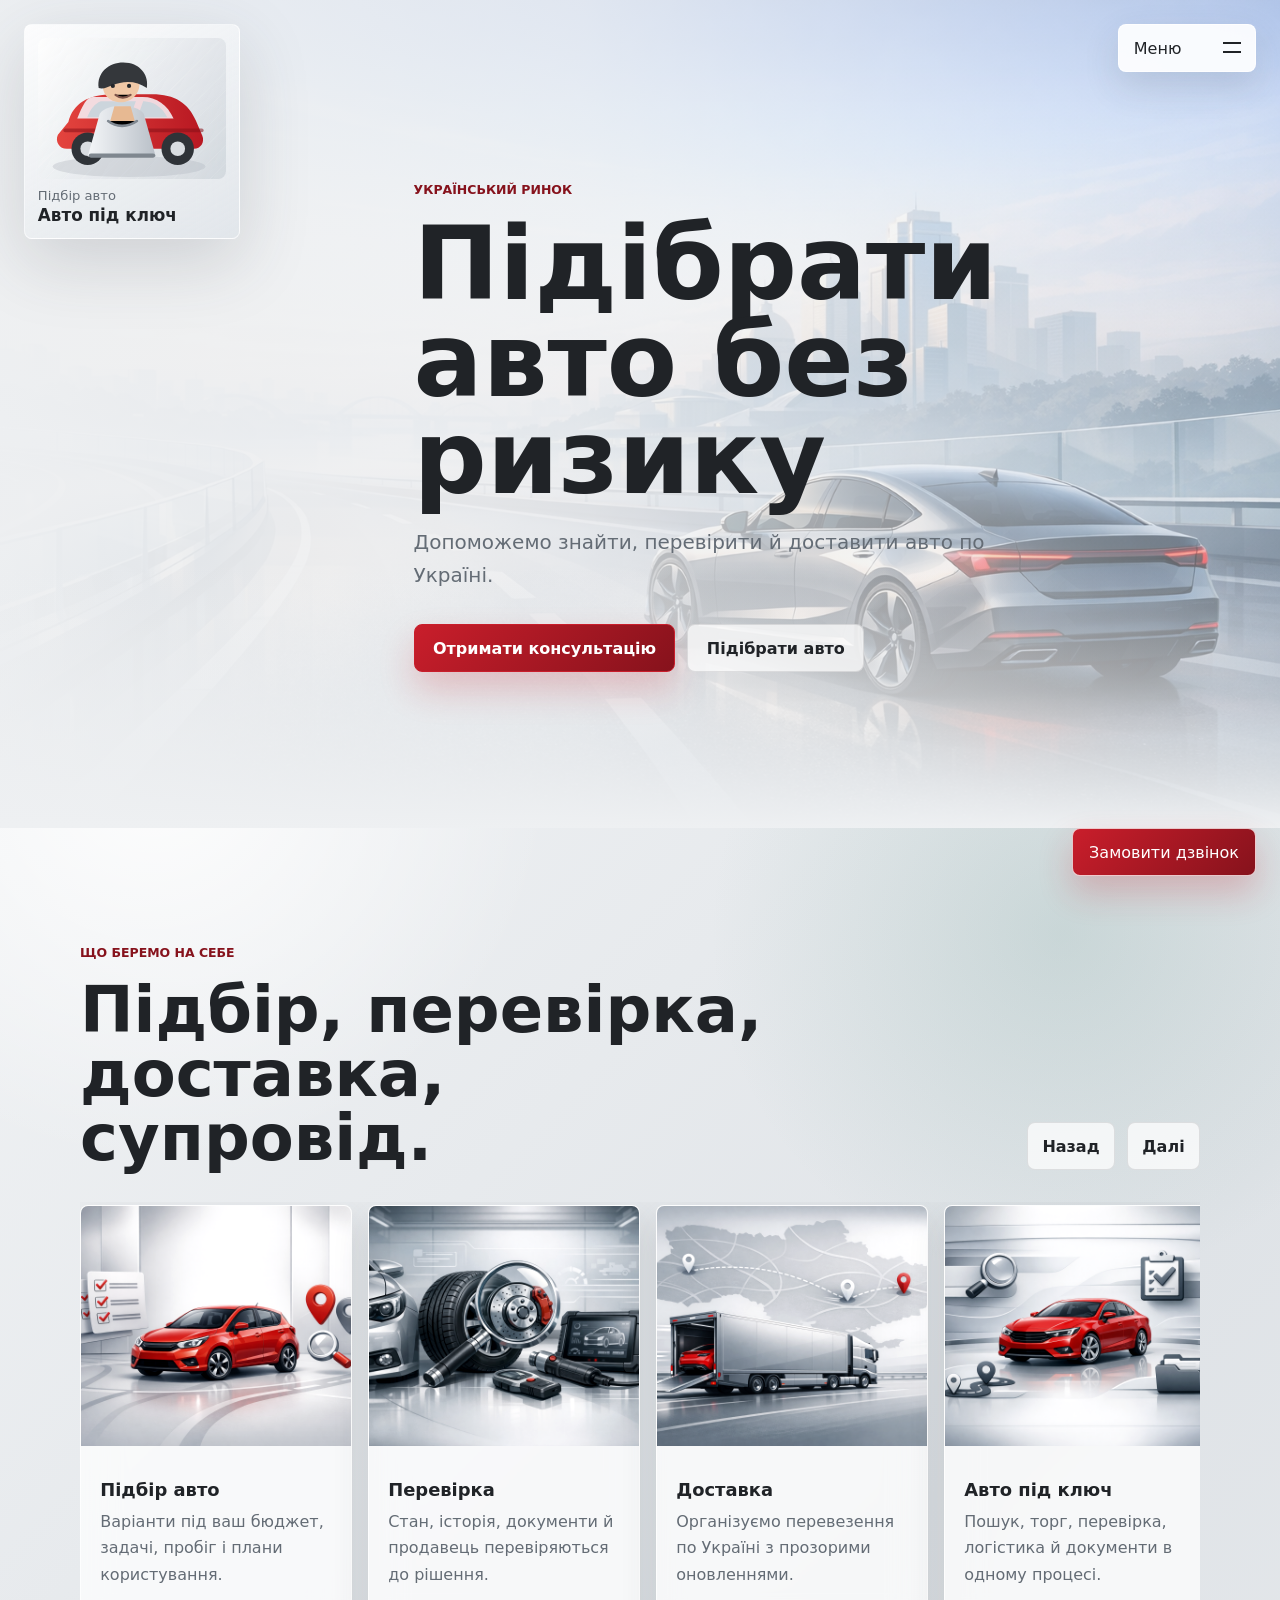
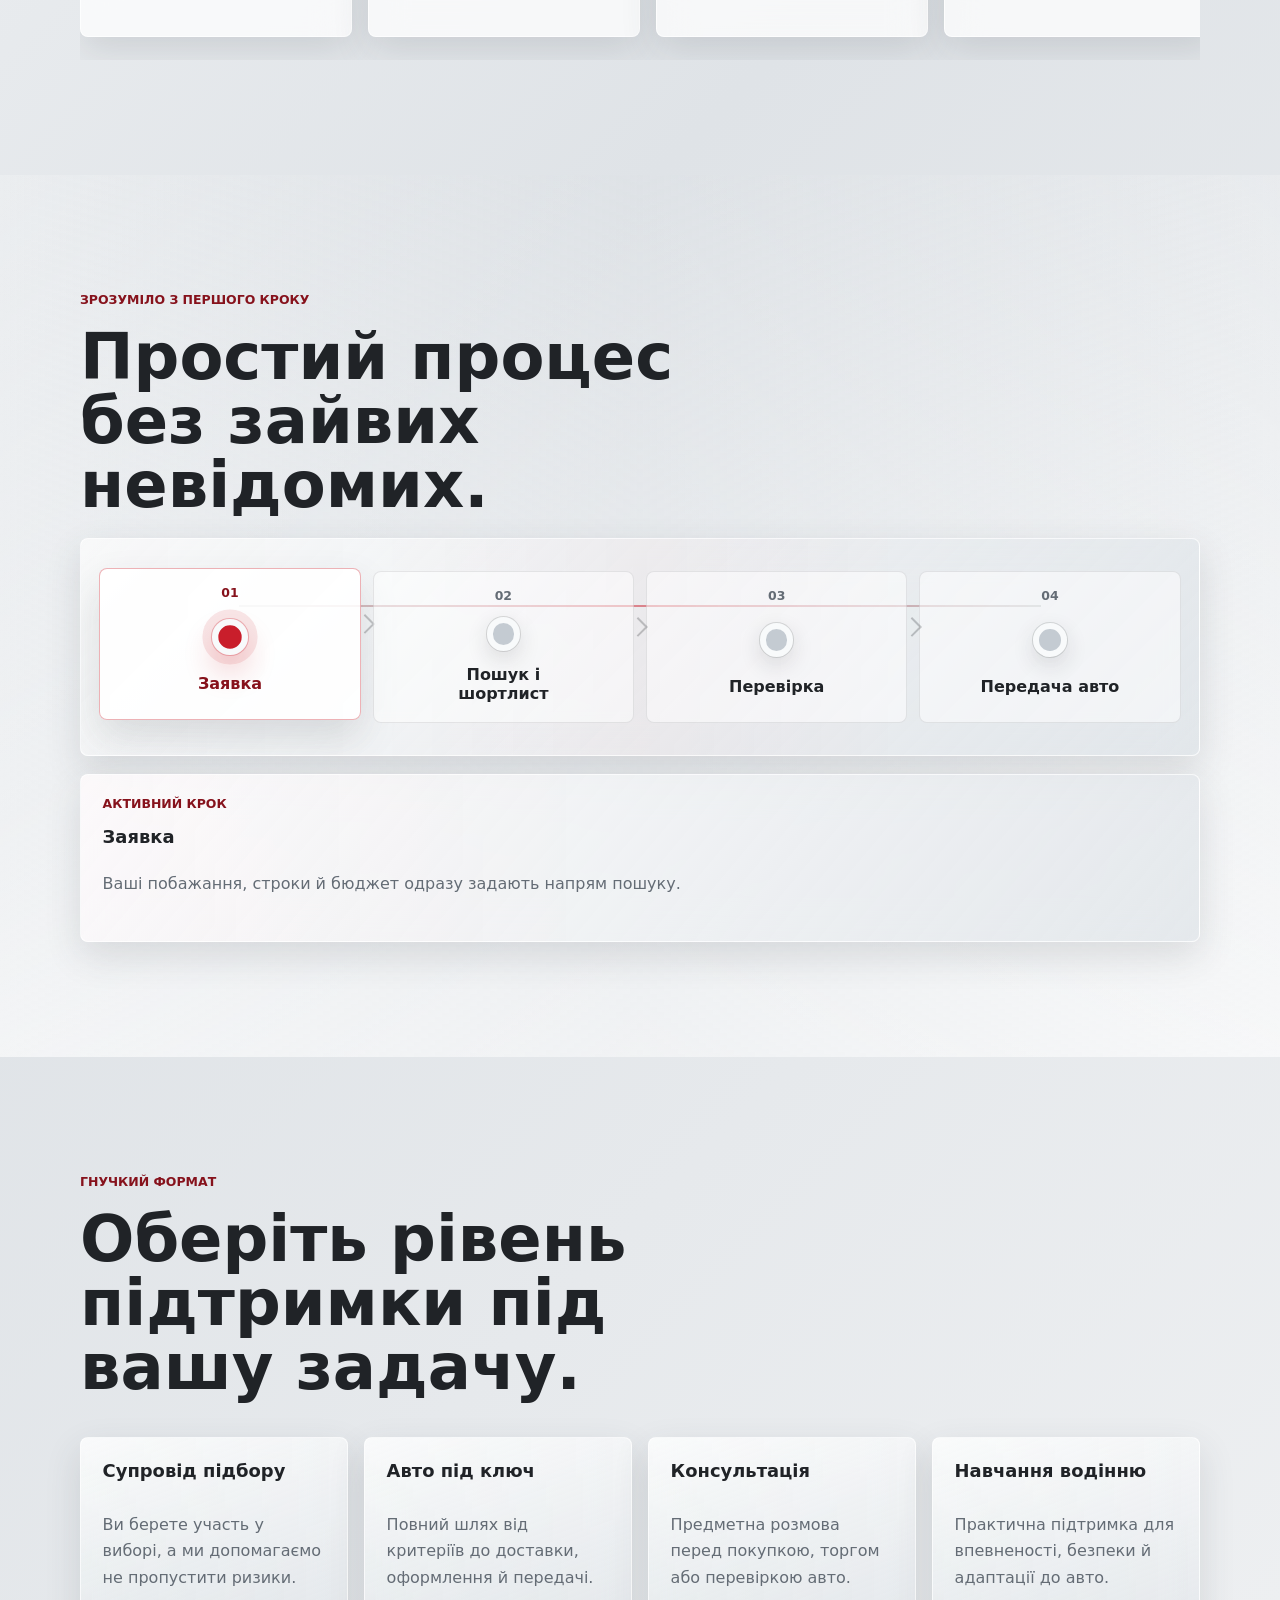
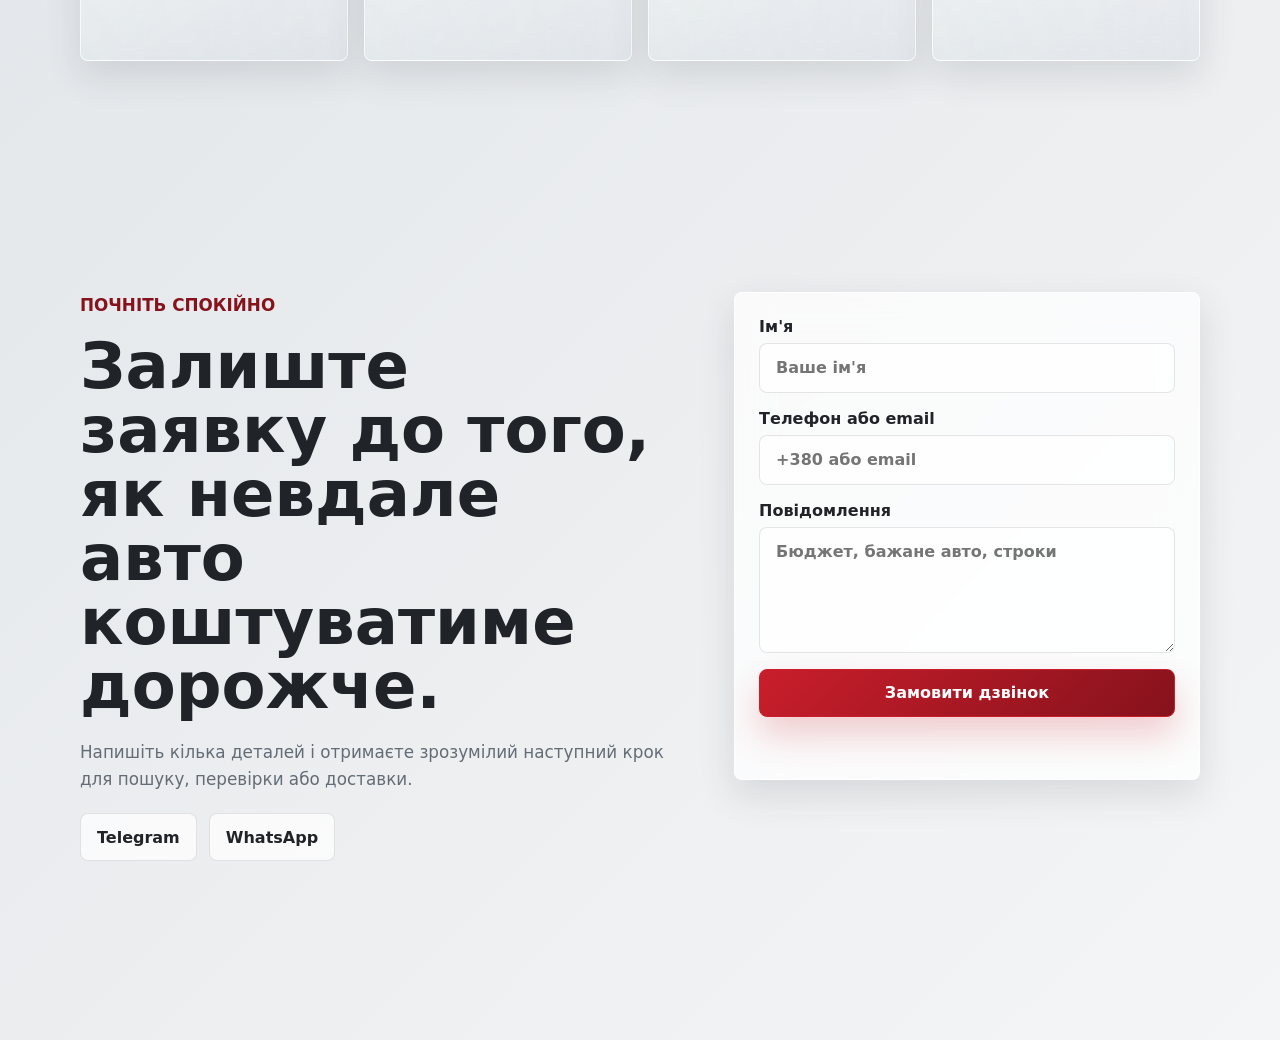
==== index.html @ 9ed70c47 "s1-images | Replaced all linked images on rendered images." ====
<!DOCTYPE html>
<html lang="uk">
  <head>
    <meta charset="UTF-8" />
    <meta name="viewport" content="width=device-width, initial-scale=1.0" />
    <title>Підбір авто під ключ</title>
    <link rel="stylesheet" href="styles.css" />
  </head>
  <body>
    <a class="skip-link" href="#main">До основного вмісту</a>

    <header class="corner-header" aria-label="Шапка сайту">
      <aside class="avatar-block" aria-label="Асистент з підбору авто">
        <div class="avatar-scene" aria-hidden="true">
          <svg viewBox="0 0 360 270" role="img" aria-label="Ілюстрований асистент із червоним авто">
            <defs>
              <linearGradient id="car-red" x1="0" x2="1">
                <stop offset="0%" stop-color="#e4443e" />
                <stop offset="100%" stop-color="#b81822" />
              </linearGradient>
              <linearGradient id="coat" x1="0" x2="1">
                <stop offset="0%" stop-color="#f4f6f8" />
                <stop offset="100%" stop-color="#b9c0c8" />
              </linearGradient>
            </defs>
            <ellipse cx="174" cy="238" rx="146" ry="20" fill="#aeb5bc" opacity=".35" />
            <path
              d="M58 153c9-35 37-53 87-53h73c44 0 69 17 84 51l12 28c5 12-3 25-16 25H55c-14 0-23-14-17-27l20-24Z"
              fill="url(#car-red)"
            />
            <path d="M105 105h95c27 0 47 15 59 41H75c10-25 18-41 30-41Z" fill="#f8fbff" opacity=".84" />
            <path d="M120 113h67l-11 31H94c6-16 14-26 26-31Z" fill="#ccd5dc" />
            <path d="M202 113c20 1 35 11 45 31h-57l11-31Z" fill="#ccd5dc" />
            <path d="M52 169h261" stroke="#881018" stroke-width="7" stroke-linecap="round" opacity=".55" />
            <circle cx="95" cy="204" r="31" fill="#2f3338" />
            <circle cx="95" cy="204" r="14" fill="#d9dde1" />
            <circle cx="267" cy="204" r="31" fill="#2f3338" />
            <circle cx="267" cy="204" r="14" fill="#d9dde1" />
            <path d="M125 74c7-28 51-32 65-8 10 18 0 43-23 48-25 6-49-13-42-40Z" fill="#f0c8a6" />
            <path
              d="M116 88c-5-33 26-54 58-48 24 5 38 25 34 48-19-14-44-15-67-5-6 2-16 8-25 5Z"
              fill="#34373b"
            />
            <path d="M118 137c14-20 69-20 84 0l23 82H95l23-82Z" fill="url(#coat)" />
            <path d="M146 123h31l8 28c-15 10-32 10-47 0l8-28Z" fill="#e7b992" />
            <path d="M134 151c15 12 37 13 55 0" stroke="#818992" stroke-width="5" stroke-linecap="round" />
            <path d="M101 217h119" stroke="#7f878f" stroke-width="8" stroke-linecap="round" />
            <circle cx="143" cy="84" r="4" fill="#23262a" />
            <circle cx="174" cy="84" r="4" fill="#23262a" />
            <path d="M148 101c9 7 19 7 29 0" stroke="#7e554a" stroke-width="4" stroke-linecap="round" />
          </svg>
        </div>
        <div class="avatar-copy">
          <span>Підбір авто</span>
          <strong>Авто під ключ</strong>
        </div>
      </aside>

      <nav class="corner-menu" aria-label="Навігація розділами">
        <button class="menu-toggle" type="button" aria-expanded="false" aria-controls="anchor-menu">
          <span>Меню</span>
          <span class="menu-icon" aria-hidden="true"></span>
        </button>
        <div class="menu-panel" id="anchor-menu">
          <a href="#home">Головна</a>
          <a href="#services">Послуги</a>
          <a href="#process">Процес</a>
          <a href="#options">Формати</a>
          <a href="#contact">Контакти</a>
        </div>
      </nav>
    </header>

    <main id="main">
      <section class="hero-section" id="home" aria-labelledby="hero-title">
        <div class="hero-image" aria-hidden="true"></div>
        <div class="section-inner hero-content">
          <p class="eyebrow">Український ринок</p>
          <h1 id="hero-title">Підібрати авто без ризику</h1>
          <p class="hero-subtext">
            Допоможемо знайти, перевірити й доставити авто по Україні.
          </p>
          <div class="hero-actions" aria-label="Основні дії">
            <a class="button button-primary" href="#contact">Отримати консультацію</a>
            <a class="button button-secondary" href="#services">Підібрати авто</a>
          </div>
        </div>
      </section>

      <section class="section-block services-section" id="services" aria-labelledby="services-title">
        <div class="section-inner section-heading-row">
          <div>
            <p class="eyebrow">Що беремо на себе</p>
            <h2 id="services-title">Підбір, перевірка, доставка, супровід.</h2>
          </div>
          <div class="carousel-actions" aria-label="Керування каруселлю послуг">
            <button class="icon-button" type="button" data-carousel="prev" aria-label="Попередня послуга">Назад</button>
            <button class="icon-button" type="button" data-carousel="next" aria-label="Наступна послуга">Далі</button>
          </div>
        </div>
        <div class="section-inner carousel-shell">
          <div class="services-carousel" tabindex="0" aria-label="Карусель послуг">
            <article class="service-card">
              <img
                src="assets/service-selection.png"
                alt="Стилізована ілюстрація підбору авто"
                loading="lazy"
              />
              <div>
                <h3>Підбір авто</h3>
                <p>Варіанти під ваш бюджет, задачі, пробіг і плани користування.</p>
              </div>
            </article>
            <article class="service-card">
              <img
                src="assets/service-inspection.png"
                alt="Стилізована ілюстрація перевірки авто"
                loading="lazy"
              />
              <div>
                <h3>Перевірка</h3>
                <p>Стан, історія, документи й продавець перевіряються до рішення.</p>
              </div>
            </article>
            <article class="service-card">
              <img
                src="assets/service-delivery.png"
                alt="Стилізована ілюстрація доставки авто"
                loading="lazy"
              />
              <div>
                <h3>Доставка</h3>
                <p>Організуємо перевезення по Україні з прозорими оновленнями.</p>
              </div>
            </article>
            <article class="service-card">
              <img
                src="assets/service-turnkey.png"
                alt="Стилізована ілюстрація послуги авто під ключ"
                loading="lazy"
              />
              <div>
                <h3>Авто під ключ</h3>
                <p>Пошук, торг, перевірка, логістика й документи в одному процесі.</p>
              </div>
            </article>
          </div>
        </div>
      </section>

      <section class="section-block process-section" id="process" aria-labelledby="process-title">
        <div class="section-inner">
          <p class="eyebrow">Зрозуміло з першого кроку</p>
          <h2 id="process-title">Простий процес без зайвих невідомих.</h2>
          <div class="service-flow process-flow" aria-label="Інтерактивні кроки процесу">
            <div class="flow-track" role="list">
              <button
                class="flow-step is-active"
                type="button"
                role="listitem"
                aria-pressed="true"
                data-step-title="Заявка"
                data-step-text="Ваші побажання, строки й бюджет одразу задають напрям пошуку."
              >
                <span class="flow-number">01</span>
                <span class="flow-node" aria-hidden="true"></span>
                <span class="flow-title">Заявка</span>
              </button>
              <button
                class="flow-step"
                type="button"
                role="listitem"
                aria-pressed="false"
                data-step-title="Пошук і шортлист"
                data-step-text="Відсіюємо слабкі варіанти до того, як вони заберуть ваш час."
              >
                <span class="flow-number">02</span>
                <span class="flow-node" aria-hidden="true"></span>
                <span class="flow-title">Пошук і шортлист</span>
              </button>
              <button
                class="flow-step"
                type="button"
                role="listitem"
                aria-pressed="false"
                data-step-title="Перевірка"
                data-step-text="Авто, документи, продавець і ризики перевіряються до покупки."
              >
                <span class="flow-number">03</span>
                <span class="flow-node" aria-hidden="true"></span>
                <span class="flow-title">Перевірка</span>
              </button>
              <button
                class="flow-step"
                type="button"
                role="listitem"
                aria-pressed="false"
                data-step-title="Передача авто"
                data-step-text="Доставка, оплата й документи доводяться до спокійної передачі авто."
              >
                <span class="flow-number">04</span>
                <span class="flow-node" aria-hidden="true"></span>
                <span class="flow-title">Передача авто</span>
              </button>
            </div>
            <article class="flow-detail" aria-live="polite">
              <span class="detail-kicker">Активний крок</span>
              <h3>Заявка</h3>
              <p>Ваші побажання, строки й бюджет одразу задають напрям пошуку.</p>
            </article>
          </div>
        </div>
      </section>

      <section class="section-block options-section" id="options" aria-labelledby="options-title">
        <div class="section-inner">
          <div class="section-heading">
            <p class="eyebrow">Гнучкий формат</p>
            <h2 id="options-title">Оберіть рівень підтримки під вашу задачу.</h2>
          </div>
          <div class="options-grid">
            <article class="option-block">
              <h3>Супровід підбору</h3>
              <p>Ви берете участь у виборі, а ми допомагаємо не пропустити ризики.</p>
            </article>
            <article class="option-block">
              <h3>Авто під ключ</h3>
              <p>Повний шлях від критеріїв до доставки, оформлення й передачі.</p>
            </article>
            <article class="option-block">
              <h3>Консультація</h3>
              <p>Предметна розмова перед покупкою, торгом або перевіркою авто.</p>
            </article>
            <article class="option-block">
              <h3>Навчання водінню</h3>
              <p>Практична підтримка для впевненості, безпеки й адаптації до авто.</p>
            </article>
          </div>
        </div>
      </section>

      <section class="section-block contact-section" id="contact" aria-labelledby="contact-title">
        <div class="section-inner contact-layout">
          <div class="contact-copy">
            <p class="eyebrow">Почніть спокійно</p>
            <h2 id="contact-title">Залиште заявку до того, як невдале авто коштуватиме дорожче.</h2>
            <p>
              Напишіть кілька деталей і отримаєте зрозумілий наступний крок для пошуку, перевірки або доставки.
            </p>
            <div class="messenger-links" aria-label="Посилання на месенджери">
              <a href="https://t.me/" target="_blank" rel="noreferrer">Telegram</a>
              <a href="https://www.whatsapp.com/" target="_blank" rel="noreferrer">WhatsApp</a>
            </div>
          </div>
          <form class="contact-form" aria-label="Форма заявки на дзвінок">
            <label>
              Ім'я
              <input type="text" name="name" autocomplete="name" placeholder="Ваше ім'я" required />
            </label>
            <label>
              Телефон або email
              <input type="text" name="contact" autocomplete="email" placeholder="+380 або email" required />
            </label>
            <label>
              Повідомлення
              <textarea name="message" rows="5" placeholder="Бюджет, бажане авто, строки"></textarea>
            </label>
            <button class="button button-primary" type="submit">Замовити дзвінок</button>
            <p class="form-status" role="status" aria-live="polite"></p>
          </form>
        </div>
      </section>
    </main>

    <a class="sticky-cta" href="#contact">Замовити дзвінок</a>

    <script src="script.js"></script>
  </body>
</html>
---- styles.css ----
:root {
  color-scheme: light;
  --bg: #eef0f2;
  --bg-bright: #fbfcfd;
  --ink: #202327;
  --muted: #646c75;
  --line: rgba(41, 45, 50, 0.12);
  --glass: rgba(255, 255, 255, 0.72);
  --glass-strong: rgba(255, 255, 255, 0.9);
  --metal: #c4cbd2;
  --accent: #c91e2b;
  --accent-dark: #86121c;
  --cool: #6b9b93;
  --shadow: 0 22px 70px rgba(56, 63, 70, 0.18);
  --soft-shadow: 0 14px 36px rgba(56, 63, 70, 0.14);
  --radius: 8px;
  font-family: Inter, ui-sans-serif, system-ui, -apple-system, BlinkMacSystemFont, "Segoe UI", sans-serif;
}

* {
  box-sizing: border-box;
}

html {
  scroll-behavior: smooth;
}

body {
  min-width: 320px;
  margin: 0;
  color: var(--ink);
  background:
    radial-gradient(circle at 12% 18%, rgba(255, 255, 255, 0.9), transparent 25rem),
    radial-gradient(circle at 83% 22%, rgba(107, 155, 147, 0.22), transparent 22rem),
    linear-gradient(135deg, #f8f9fa 0%, #dfe3e7 44%, #f4f5f6 100%);
  overflow-x: hidden;
}

body::before {
  position: fixed;
  inset: 0;
  z-index: -1;
  pointer-events: none;
  content: "";
  background-image:
    linear-gradient(rgba(255, 255, 255, 0.42) 1px, transparent 1px),
    linear-gradient(90deg, rgba(255, 255, 255, 0.42) 1px, transparent 1px);
  background-size: 58px 58px;
  mask-image: linear-gradient(to bottom, rgba(0, 0, 0, 0.32), transparent 70%);
}

img,
svg {
  display: block;
  max-width: 100%;
}

a {
  color: inherit;
  text-decoration: none;
}

button,
input,
textarea {
  font: inherit;
}

.skip-link {
  position: fixed;
  top: 1rem;
  left: 1rem;
  z-index: 20;
  transform: translateY(-160%);
  border-radius: var(--radius);
  padding: 0.7rem 1rem;
  background: var(--ink);
  color: #fff;
}

.skip-link:focus {
  transform: translateY(0);
}

.corner-header,
.sticky-cta {
  position: fixed;
  z-index: 10;
}

.corner-header {
  top: 0;
  right: 0;
  left: 0;
  height: 0;
  pointer-events: none;
}

.avatar-block {
  position: absolute;
  left: clamp(0.7rem, 2vw, 1.5rem);
  top: clamp(0.8rem, 2.2vw, 1.5rem);
  width: min(13.5rem, 30vw);
  border: 1px solid rgba(255, 255, 255, 0.64);
  border-radius: var(--radius);
  padding: 0.8rem;
  background: linear-gradient(150deg, rgba(255, 255, 255, 0.82), rgba(218, 224, 230, 0.64));
  box-shadow: var(--shadow);
  backdrop-filter: blur(18px);
  animation: avatar-float 5s ease-in-out infinite;
  pointer-events: auto;
}

.avatar-scene {
  overflow: hidden;
  border-radius: var(--radius);
  background:
    linear-gradient(120deg, rgba(255, 255, 255, 0.6), rgba(189, 197, 205, 0.48)),
    repeating-linear-gradient(135deg, rgba(255, 255, 255, 0.28) 0 1px, transparent 1px 13px);
}

.avatar-scene svg {
  width: 100%;
  transform: translateY(4px);
  transition: transform 0.28s ease;
}

.avatar-block:hover .avatar-scene svg {
  transform: translateY(0) scale(1.02);
}

.avatar-copy {
  display: grid;
  gap: 0.2rem;
  margin-top: 0.55rem;
  letter-spacing: 0;
}

.avatar-copy span {
  color: var(--muted);
  font-size: 0.82rem;
}

.avatar-copy strong {
  font-size: 1.05rem;
  line-height: 1.15;
}

.corner-menu {
  position: absolute;
  top: clamp(0.8rem, 2.2vw, 1.5rem);
  right: clamp(0.8rem, 2.2vw, 1.5rem);
  pointer-events: auto;
}

.menu-toggle,
.menu-panel,
.sticky-cta {
  border: 1px solid rgba(255, 255, 255, 0.76);
  border-radius: var(--radius);
  background: var(--glass-strong);
  box-shadow: var(--soft-shadow);
  backdrop-filter: blur(18px);
}

.menu-toggle {
  display: flex;
  align-items: center;
  justify-content: space-between;
  width: 8.6rem;
  min-height: 3rem;
  padding: 0 0.9rem;
  color: var(--ink);
  cursor: pointer;
}

.menu-icon {
  position: relative;
  width: 1.1rem;
  height: 0.7rem;
}

.menu-icon::before,
.menu-icon::after {
  position: absolute;
  left: 0;
  width: 100%;
  height: 2px;
  content: "";
  background: var(--ink);
  transition: transform 0.2s ease, top 0.2s ease;
}

.menu-icon::before {
  top: 0;
}

.menu-icon::after {
  top: 0.55rem;
}

.corner-menu.is-open .menu-icon::before {
  top: 0.28rem;
  transform: rotate(42deg);
}

.corner-menu.is-open .menu-icon::after {
  top: 0.28rem;
  transform: rotate(-42deg);
}

.menu-panel {
  position: absolute;
  top: calc(100% + 0.55rem);
  right: 0;
  display: grid;
  width: 12rem;
  padding: 0.45rem;
  opacity: 0;
  pointer-events: none;
  transform: translateY(-0.7rem);
  transition: opacity 0.22s ease, transform 0.22s ease;
}

.corner-menu.is-open .menu-panel {
  opacity: 1;
  pointer-events: auto;
  transform: translateY(0);
}

.menu-panel a {
  border-radius: 6px;
  padding: 0.75rem 0.85rem;
  color: var(--muted);
  transition: background 0.2s ease, color 0.2s ease;
}

.menu-panel a:hover,
.menu-panel a:focus-visible {
  background: rgba(201, 30, 43, 0.1);
  color: var(--accent-dark);
  outline: 0;
}

main {
  position: relative;
}

.section-inner {
  width: min(1120px, calc(100% - 2rem));
  margin: 0 auto;
}

.hero-section {
  scroll-margin-top: 6rem;
}

.section-block {
  scroll-margin-top: 15rem;
}

.hero-section {
  position: relative;
  display: grid;
  min-height: 92vh;
  align-items: center;
  padding: 9.5rem 0 8rem;
  overflow: hidden;
}

.hero-image {
  position: absolute;
  inset: 0;
  z-index: -1;
  background:
    linear-gradient(90deg, rgba(238, 240, 242, 0.98) 0%, rgba(238, 240, 242, 0.84) 45%, rgba(238, 240, 242, 0.35) 100%),
    url("assets/hero-car-service.png") center right / cover;
}

.hero-image::after {
  position: absolute;
  inset: auto 0 0;
  height: 32%;
  content: "";
  background: linear-gradient(to bottom, transparent, var(--bg));
}

.hero-content {
  max-width: 760px;
  padding-left: clamp(0rem, 12vw, 10rem);
}

.eyebrow {
  margin: 0 0 0.9rem;
  color: var(--accent-dark);
  font-size: 0.78rem;
  font-weight: 800;
  letter-spacing: 0;
  text-transform: uppercase;
}

h1,
h2,
h3,
p {
  margin-top: 0;
}

h1 {
  max-width: 11ch;
  margin-bottom: 1.2rem;
  font-size: 6.4rem;
  line-height: 0.95;
  letter-spacing: 0;
}

h2 {
  max-width: 16ch;
  margin-bottom: 1.3rem;
  font-size: 4rem;
  line-height: 1;
  letter-spacing: 0;
}

h3 {
  margin-bottom: 0.55rem;
  font-size: 1.12rem;
  line-height: 1.2;
  letter-spacing: 0;
}

p {
  color: var(--muted);
  line-height: 1.65;
}

.hero-subtext {
  max-width: 42rem;
  margin-bottom: 2rem;
  font-size: 1.25rem;
}

.hero-actions,
.messenger-links {
  display: flex;
  flex-wrap: wrap;
  gap: 0.75rem;
}

.button,
.icon-button,
.messenger-links a {
  display: inline-flex;
  align-items: center;
  justify-content: center;
  min-height: 3rem;
  border-radius: var(--radius);
  font-weight: 800;
  transition: transform 0.2s ease, box-shadow 0.2s ease, border-color 0.2s ease, background 0.2s ease;
}

.button {
  padding: 0.85rem 1.15rem;
}

.button:hover,
.icon-button:hover,
.messenger-links a:hover {
  transform: translateY(-2px);
}

.button-primary {
  border: 1px solid var(--accent);
  background: linear-gradient(135deg, var(--accent), var(--accent-dark));
  color: #fff;
  box-shadow: 0 18px 35px rgba(201, 30, 43, 0.22);
}

.button-secondary,
.icon-button,
.messenger-links a {
  border: 1px solid rgba(41, 45, 50, 0.12);
  background: rgba(255, 255, 255, 0.72);
  color: var(--ink);
}

.section-block {
  padding: clamp(4.5rem, 9vw, 8rem) 0;
}

.section-heading-row {
  display: flex;
  align-items: end;
  justify-content: space-between;
  gap: 2rem;
  margin-bottom: 2rem;
}

.section-heading {
  margin-bottom: 2rem;
}

.section-heading-row h2,
.section-heading h2 {
  margin-bottom: 0;
}

.carousel-actions {
  display: flex;
  flex: 0 0 auto;
  flex-wrap: wrap;
  gap: 0.75rem;
}

.icon-button {
  min-width: 4.4rem;
  padding: 0 0.9rem;
  cursor: pointer;
}

.carousel-shell {
  position: relative;
}

.services-carousel {
  display: grid;
  grid-auto-columns: minmax(17rem, 24rem);
  grid-auto-flow: column;
  gap: 1rem;
  overflow-x: auto;
  padding: 0.2rem 0 1.4rem;
  scroll-padding: 1rem;
  scroll-snap-type: x mandatory;
  scrollbar-color: var(--accent) rgba(41, 45, 50, 0.08);
}

.service-card,
.process-step,
.option-block,
.flow-detail,
.contact-form {
  border: 1px solid rgba(255, 255, 255, 0.72);
  border-radius: var(--radius);
  background: var(--glass);
  box-shadow: var(--soft-shadow);
  backdrop-filter: blur(18px);
}

.service-card {
  display: grid;
  min-height: 27rem;
  overflow: hidden;
  scroll-snap-align: start;
}

.service-card img {
  width: 100%;
  height: 15rem;
  object-fit: cover;
  filter: saturate(0.86) contrast(1.04);
}

.service-card div {
  padding: 1.2rem;
}

.service-flow {
  display: grid;
  gap: 1.1rem;
}

.flow-track {
  position: relative;
  display: grid;
  grid-template-columns: repeat(4, minmax(0, 1fr));
  gap: 0.75rem;
  padding: 2rem 1.15rem;
  border: 1px solid rgba(255, 255, 255, 0.72);
  border-radius: var(--radius);
  background:
    linear-gradient(135deg, rgba(255, 255, 255, 0.78), rgba(213, 220, 226, 0.54)),
    linear-gradient(90deg, rgba(32, 35, 39, 0.06), transparent 26%, rgba(201, 30, 43, 0.08), transparent 74%);
  box-shadow: var(--soft-shadow);
  backdrop-filter: blur(18px);
  overflow: hidden;
}

.flow-track::before {
  position: absolute;
  top: 4.12rem;
  left: calc(12.5% + 1.15rem);
  right: calc(12.5% + 1.15rem);
  height: 2px;
  content: "";
  background: linear-gradient(90deg, rgba(32, 35, 39, 0.18), rgba(201, 30, 43, 0.5), rgba(32, 35, 39, 0.18));
}

.flow-step {
  position: relative;
  display: grid;
  justify-items: center;
  gap: 0.7rem;
  min-height: 9.5rem;
  border: 1px solid rgba(41, 45, 50, 0.1);
  border-radius: var(--radius);
  padding: 1rem 0.65rem;
  color: var(--ink);
  background: rgba(255, 255, 255, 0.52);
  cursor: pointer;
  transition: transform 0.2s ease, border-color 0.2s ease, background 0.2s ease, box-shadow 0.2s ease;
}

.flow-step::after {
  position: absolute;
  top: 3rem;
  right: -0.78rem;
  z-index: 2;
  width: 0.76rem;
  height: 0.76rem;
  content: "";
  border-top: 2px solid rgba(32, 35, 39, 0.24);
  border-right: 2px solid rgba(32, 35, 39, 0.24);
  transform: rotate(45deg);
  background: transparent;
}

.flow-step:last-child::after {
  display: none;
}

.flow-step:hover,
.flow-step:focus-visible,
.flow-step.is-active {
  transform: translateY(-3px);
  border-color: rgba(201, 30, 43, 0.34);
  background: rgba(255, 255, 255, 0.86);
  box-shadow: 0 18px 38px rgba(56, 63, 70, 0.15);
  outline: 0;
}

.flow-number {
  color: var(--muted);
  font-size: 0.78rem;
  font-weight: 900;
}

.flow-node {
  position: relative;
  z-index: 1;
  width: 2.1rem;
  height: 2.1rem;
  border: 6px solid #f8fafb;
  border-radius: 50%;
  background: var(--metal);
  box-shadow: 0 0 0 1px rgba(32, 35, 39, 0.14), 0 8px 22px rgba(32, 35, 39, 0.14);
  transition: background 0.2s ease, box-shadow 0.2s ease, transform 0.2s ease;
}

.flow-step.is-active .flow-number,
.flow-step.is-active .flow-title {
  color: var(--accent-dark);
}

.flow-step.is-active .flow-node {
  background: var(--accent);
  box-shadow: 0 0 0 1px rgba(201, 30, 43, 0.28), 0 0 0 9px rgba(201, 30, 43, 0.11), 0 16px 28px rgba(201, 30, 43, 0.22);
  transform: scale(1.06);
}

.flow-title {
  max-width: 10rem;
  font-weight: 900;
  line-height: 1.2;
  text-align: center;
}

.flow-detail {
  display: grid;
  gap: 0.55rem;
  min-height: 10.5rem;
  padding: 1.35rem;
  background:
    linear-gradient(130deg, rgba(255, 255, 255, 0.86), rgba(221, 226, 231, 0.66)),
    linear-gradient(90deg, rgba(201, 30, 43, 0.1), transparent 48%);
  transition: opacity 0.16s ease, transform 0.16s ease;
}

.flow-detail.is-changing {
  opacity: 0.72;
  transform: translateY(3px);
}

.detail-kicker {
  color: var(--accent-dark);
  font-size: 0.78rem;
  font-weight: 900;
  text-transform: uppercase;
}

.process-section {
  background:
    linear-gradient(180deg, rgba(255, 255, 255, 0.22), rgba(255, 255, 255, 0.62)),
    linear-gradient(90deg, transparent, rgba(196, 203, 210, 0.36), transparent);
}

.process-grid,
.options-grid {
  display: grid;
  grid-template-columns: repeat(4, minmax(0, 1fr));
  gap: 1rem;
  margin-top: 2.4rem;
}

.process-step,
.option-block {
  min-height: 14rem;
  padding: 1.35rem;
}

.process-step {
  position: relative;
  overflow: hidden;
}

.process-step::before {
  position: absolute;
  inset: 0 auto 0 0;
  width: 4px;
  content: "";
  background: linear-gradient(var(--accent), transparent);
}

.process-step span {
  display: inline-flex;
  margin-bottom: 2.8rem;
  color: var(--accent-dark);
  font-size: 0.85rem;
  font-weight: 900;
}

.option-block {
  background:
    linear-gradient(160deg, rgba(255, 255, 255, 0.86), rgba(221, 226, 231, 0.66)),
    linear-gradient(90deg, rgba(107, 155, 147, 0.14), transparent);
}

.option-block h3 {
  min-height: 2.7rem;
}

.contact-section {
  padding-bottom: clamp(9rem, 14vw, 12rem);
}

.contact-layout {
  display: grid;
  grid-template-columns: minmax(0, 0.95fr) minmax(18rem, 0.75fr);
  gap: clamp(1.5rem, 5vw, 4rem);
  align-items: start;
}

.contact-copy p {
  max-width: 38rem;
  font-size: 1.05rem;
}

.messenger-links {
  margin-top: 1.2rem;
}

.messenger-links a {
  padding: 0.7rem 1rem;
}

.contact-form {
  display: grid;
  gap: 1rem;
  padding: clamp(1rem, 3vw, 1.5rem);
}

.contact-form label {
  display: grid;
  gap: 0.45rem;
  color: var(--ink);
  font-weight: 800;
}

.contact-form input,
.contact-form textarea {
  width: 100%;
  border: 1px solid var(--line);
  border-radius: var(--radius);
  padding: 0.9rem 1rem;
  background: rgba(255, 255, 255, 0.78);
  color: var(--ink);
  outline: 0;
  transition: border-color 0.2s ease, box-shadow 0.2s ease;
}

.contact-form textarea {
  resize: vertical;
}

.contact-form input:focus,
.contact-form textarea:focus {
  border-color: rgba(201, 30, 43, 0.55);
  box-shadow: 0 0 0 4px rgba(201, 30, 43, 0.1);
}

.contact-form button {
  width: 100%;
  cursor: pointer;
}

.form-status {
  min-height: 1.4rem;
  margin-bottom: 0;
  color: var(--accent-dark);
  font-weight: 800;
}

.sticky-cta {
  right: clamp(0.8rem, 2.2vw, 1.5rem);
  bottom: clamp(0.8rem, 2.2vw, 1.5rem);
  display: inline-flex;
  min-height: 3rem;
  align-items: center;
  justify-content: center;
  padding: 0.78rem 1rem;
  color: #fff;
  background: linear-gradient(135deg, var(--accent), var(--accent-dark));
  box-shadow: 0 16px 34px rgba(201, 30, 43, 0.24);
}

@keyframes avatar-float {
  0%,
  100% {
    transform: translateY(0);
  }

  50% {
    transform: translateY(-7px);
  }
}

@media (max-width: 980px) {
  h1 {
    font-size: 5.1rem;
  }

  h2 {
    font-size: 3.2rem;
  }

  .avatar-block {
    width: 14.4rem;
  }

  .process-grid,
  .options-grid {
    grid-template-columns: repeat(2, minmax(0, 1fr));
  }

  .contact-layout {
    grid-template-columns: 1fr;
  }
}

@media (max-width: 720px) {
  .section-block {
    scroll-margin-top: 7rem;
  }

  h1 {
    font-size: 3.8rem;
  }

  h2 {
    font-size: 2.65rem;
  }

  .hero-subtext {
    font-size: 1.08rem;
  }

  .hero-section {
    min-height: 88vh;
    padding-top: 8rem;
  }

  .section-inner {
    width: min(100% - 1.2rem, 1120px);
  }

  .section-heading-row {
    align-items: start;
    flex-direction: column;
  }

  .services-carousel {
    grid-auto-columns: minmax(16rem, 82vw);
  }

  .hero-content {
    padding-left: 0;
  }

  .flow-track {
    grid-template-columns: 1fr;
    padding: 1rem;
  }

  .flow-track::before {
    top: 2rem;
    bottom: 2rem;
    left: 2.9rem;
    right: auto;
    width: 2px;
    height: auto;
    background: linear-gradient(rgba(32, 35, 39, 0.18), rgba(201, 30, 43, 0.5), rgba(32, 35, 39, 0.18));
  }

  .flow-step {
    grid-template-columns: auto auto 1fr;
    justify-items: start;
    min-height: 4.7rem;
    padding: 0.85rem;
  }

  .flow-step::after {
    display: none;
  }

  .flow-title {
    max-width: none;
    text-align: left;
  }

  .process-grid,
  .options-grid {
    grid-template-columns: 1fr;
  }

  .avatar-block {
    width: 5.3rem;
    padding: 0.45rem;
  }

  .avatar-scene svg {
    transform: translateY(2px);
  }

  .avatar-copy span {
    display: none;
  }

  .avatar-copy strong {
    display: none;
    font-size: 0.86rem;
  }

  .sticky-cta {
    right: 0.7rem;
    bottom: calc(0.7rem + env(safe-area-inset-bottom));
  }
}

@media (max-width: 450px) {
  h1 {
    font-size: 3rem;
  }

  h2 {
    font-size: 2.18rem;
  }

  .corner-menu {
    right: 0.55rem;
  }

  .menu-toggle {
    width: 7.8rem;
  }

  .avatar-block {
    width: 4.8rem;
    padding: 0.36rem;
  }

  .avatar-copy {
    display: none;
  }

  .hero-actions {
    align-items: stretch;
    flex-direction: column;
    max-width: 17rem;
  }
}

@media (prefers-reduced-motion: reduce) {
  *,
  *::before,
  *::after {
    scroll-behavior: auto !important;
    transition-duration: 0.01ms !important;
    animation-duration: 0.01ms !important;
    animation-iteration-count: 1 !important;
  }
}
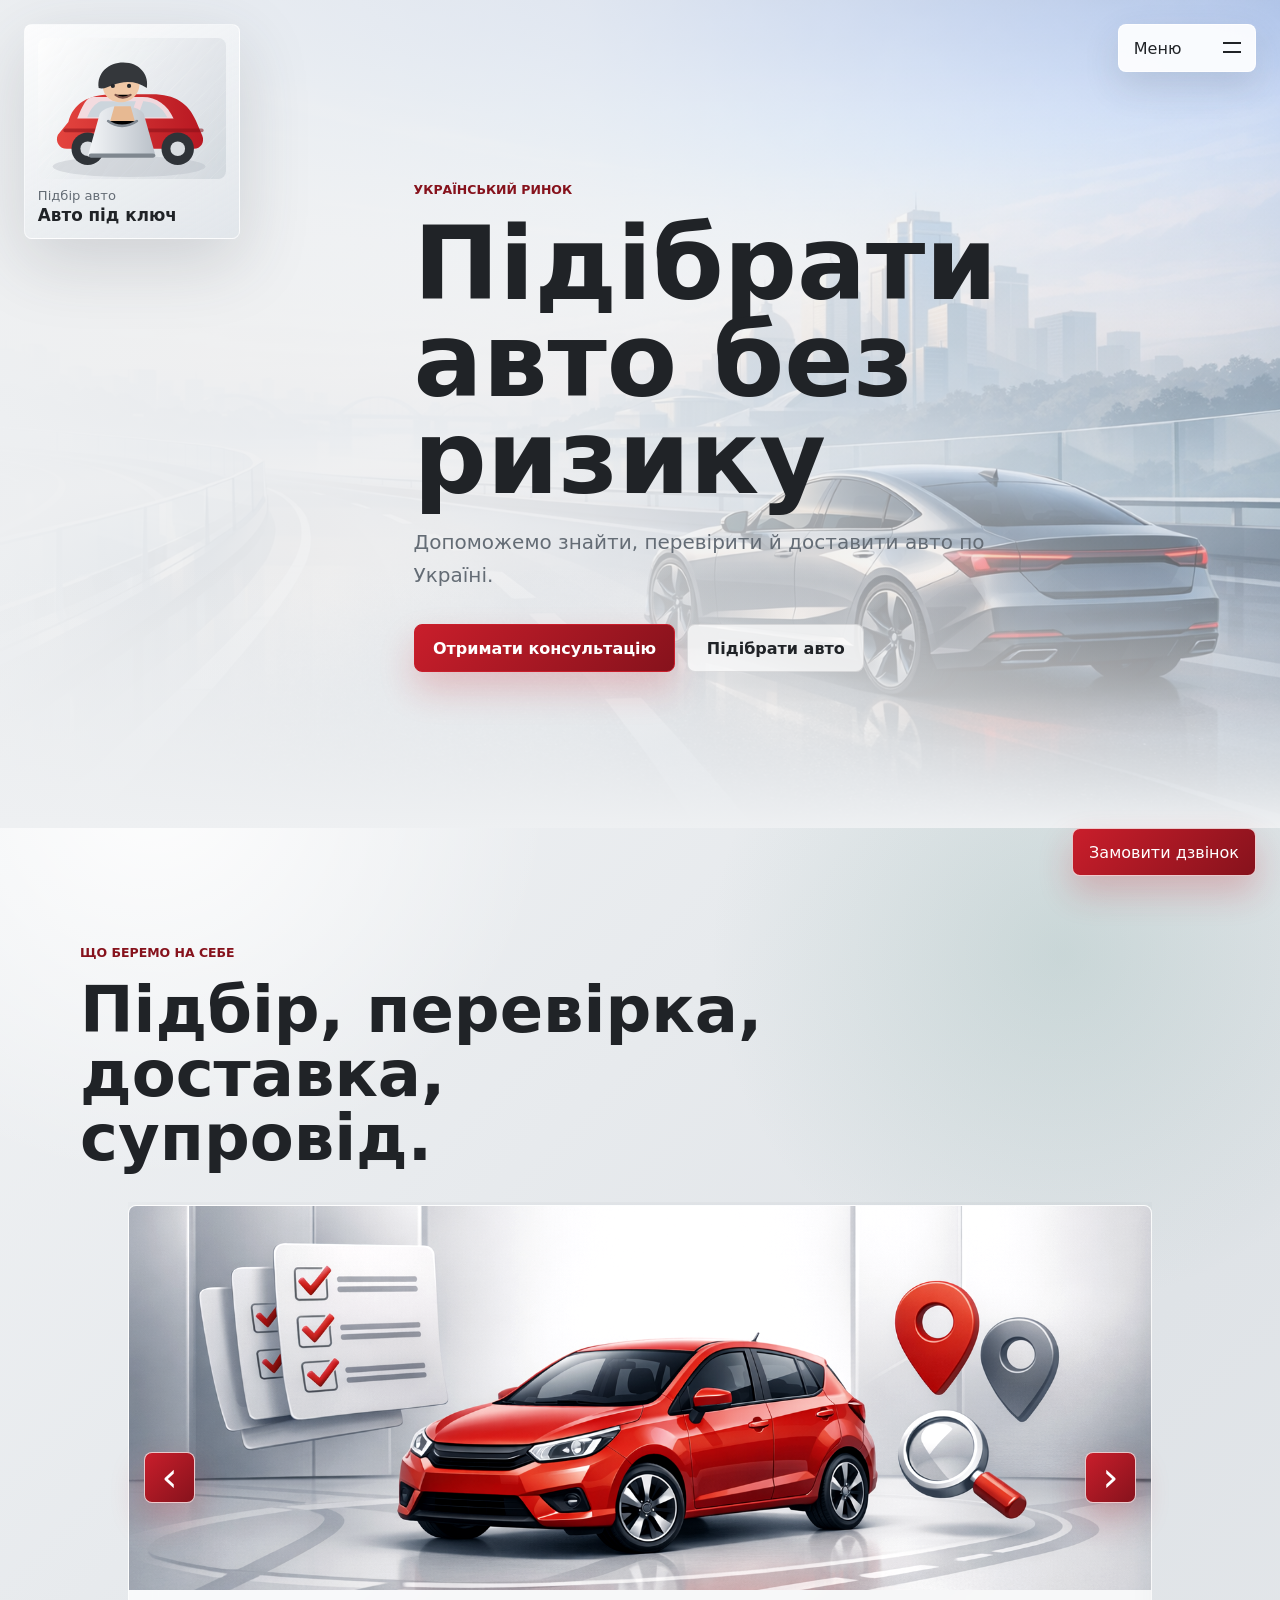
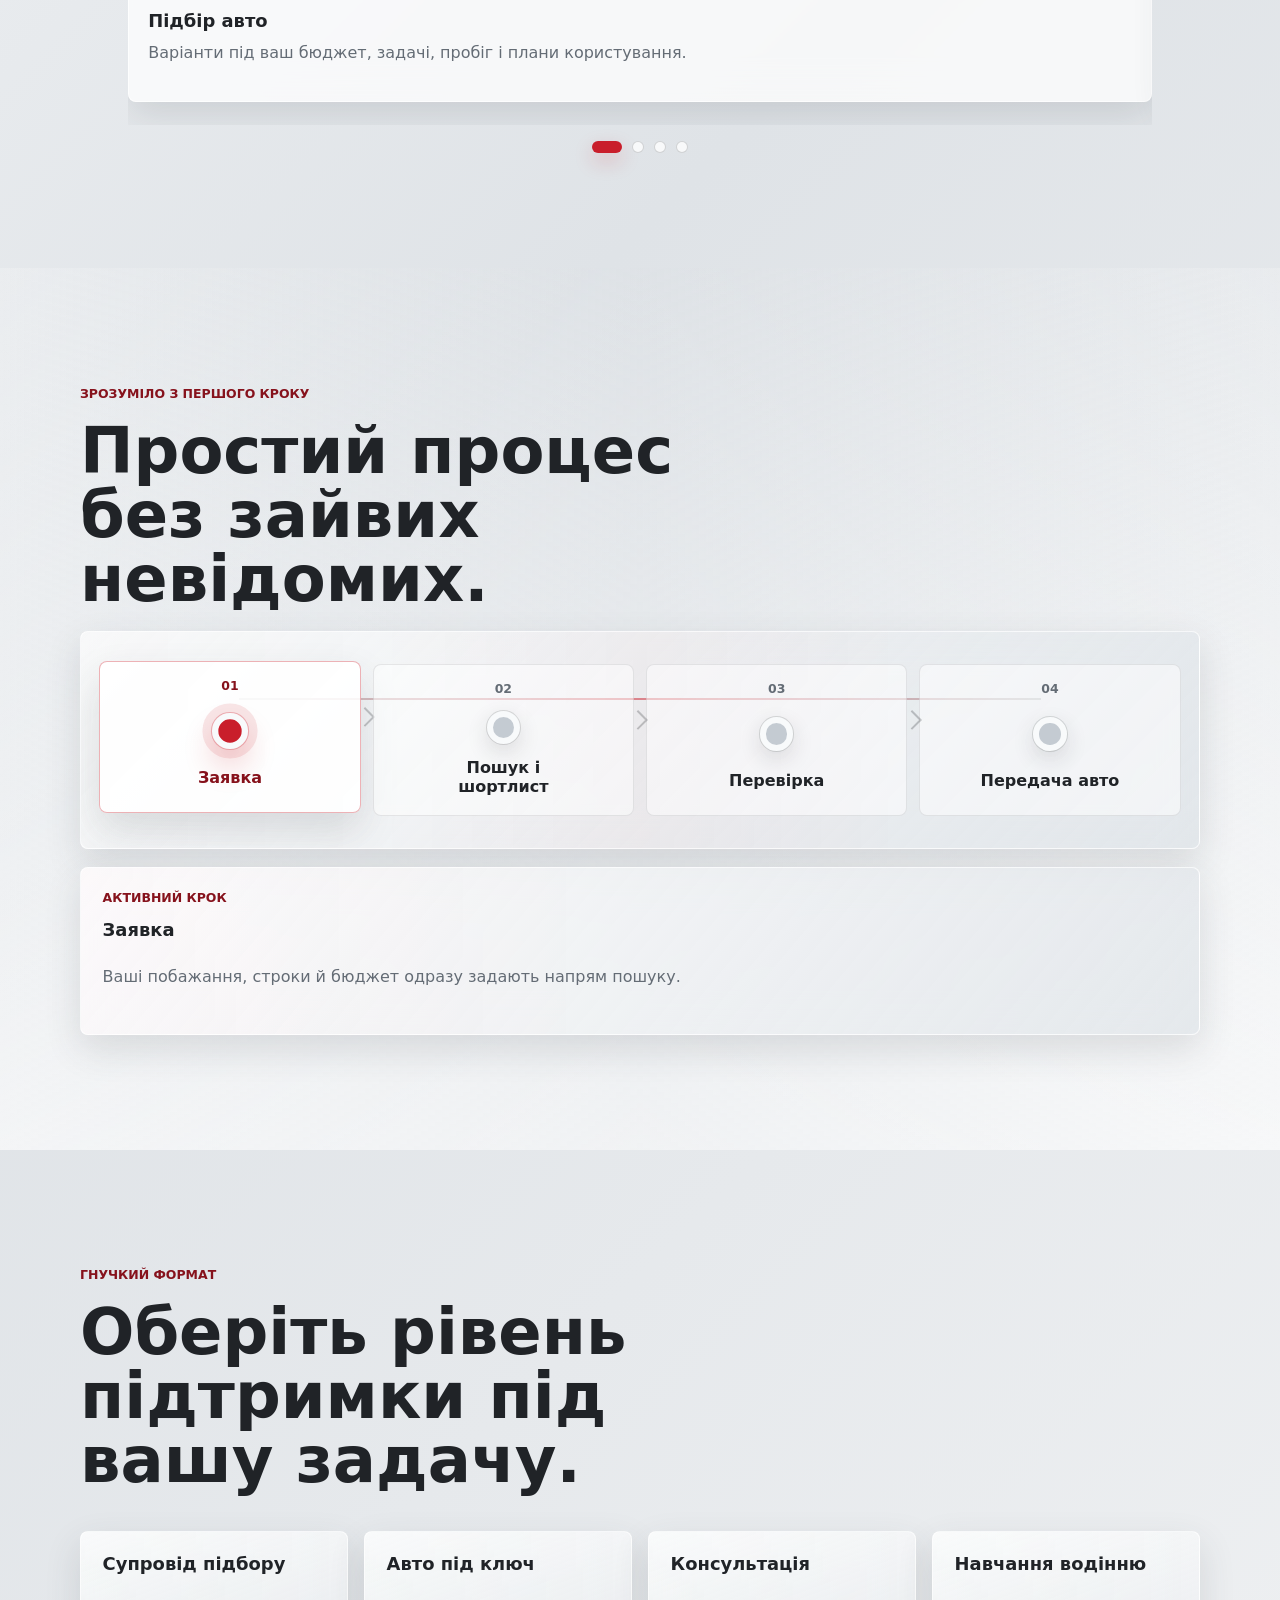
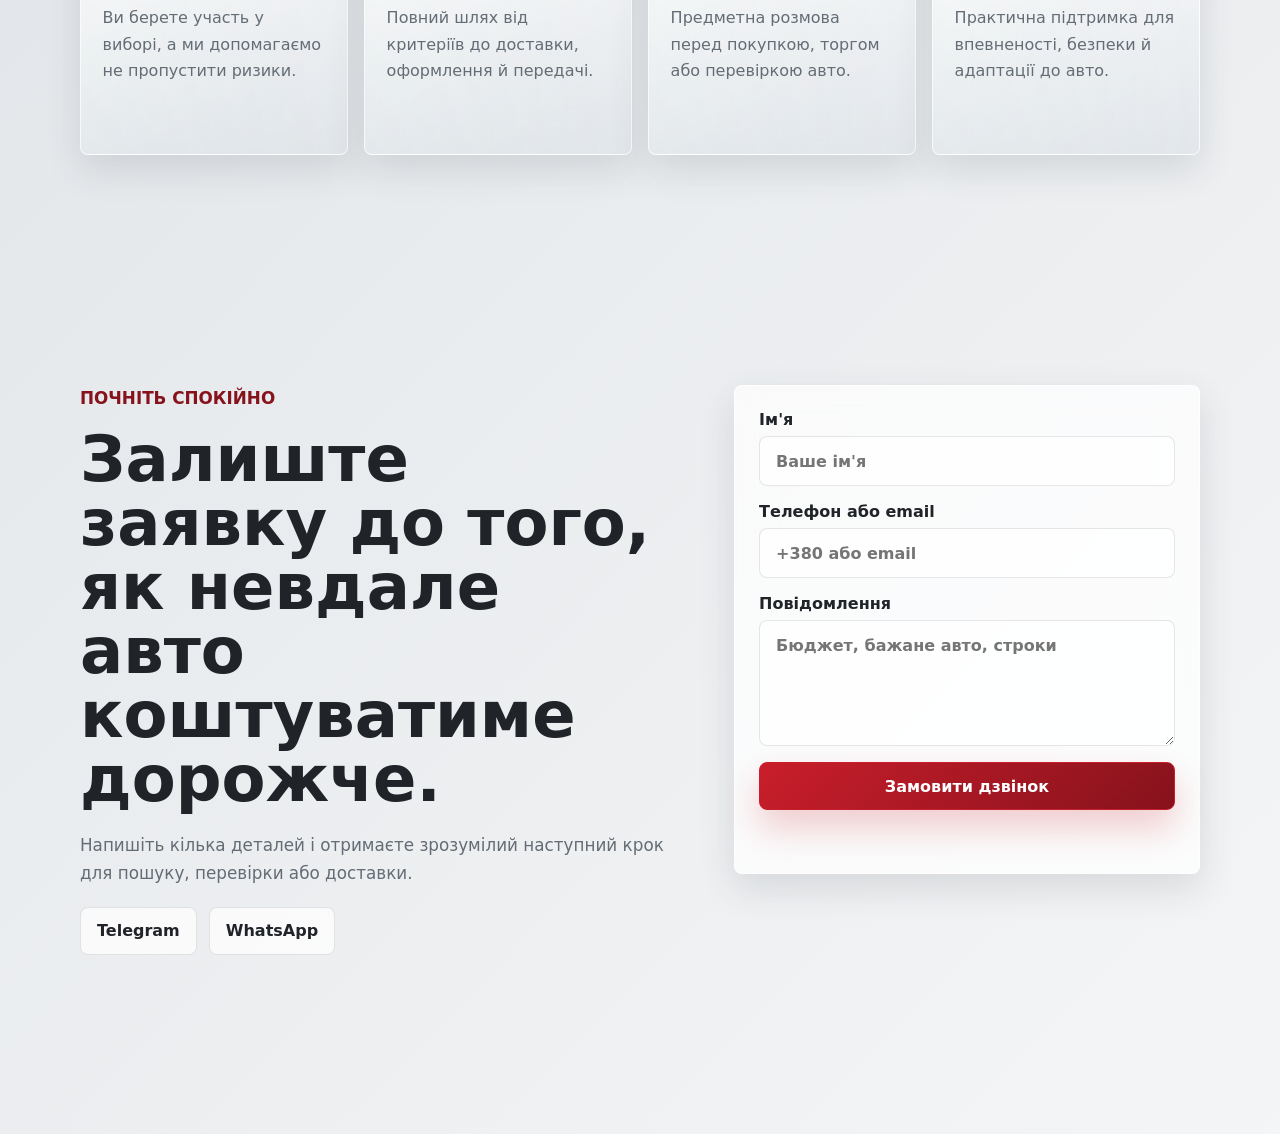
==== commit 54a8b594: "s1-content-changes | Changed services items to slider." ====
--- a/index.html
+++ b/index.html
@@ -93,10 +93,6 @@
             <p class="eyebrow">Що беремо на себе</p>
             <h2 id="services-title">Підбір, перевірка, доставка, супровід.</h2>
           </div>
-          <div class="carousel-actions" aria-label="Керування каруселлю послуг">
-            <button class="icon-button" type="button" data-carousel="prev" aria-label="Попередня послуга">Назад</button>
-            <button class="icon-button" type="button" data-carousel="next" aria-label="Наступна послуга">Далі</button>
-          </div>
         </div>
         <div class="section-inner carousel-shell">
           <div class="services-carousel" tabindex="0" aria-label="Карусель послуг">
@@ -144,6 +140,18 @@
                 <p>Пошук, торг, перевірка, логістика й документи в одному процесі.</p>
               </div>
             </article>
+          </div>
+          <button class="slider-arrow slider-arrow-prev" type="button" data-carousel="prev" aria-label="Попередній слайд">
+            <span aria-hidden="true">‹</span>
+          </button>
+          <button class="slider-arrow slider-arrow-next" type="button" data-carousel="next" aria-label="Наступний слайд">
+            <span aria-hidden="true">›</span>
+          </button>
+          <div class="slider-dots" aria-label="Навігація слайдами">
+            <button class="slider-dot is-active" type="button" data-slide="0" aria-label="Слайд 1" aria-current="true"></button>
+            <button class="slider-dot" type="button" data-slide="1" aria-label="Слайд 2"></button>
+            <button class="slider-dot" type="button" data-slide="2" aria-label="Слайд 3"></button>
+            <button class="slider-dot" type="button" data-slide="3" aria-label="Слайд 4"></button>
           </div>
         </div>
       </section>
--- a/styles.css
+++ b/styles.css
@@ -348,7 +348,6 @@
 }
 
 .button,
-.icon-button,
 .messenger-links a {
   display: inline-flex;
   align-items: center;
@@ -364,7 +363,6 @@
 }
 
 .button:hover,
-.icon-button:hover,
 .messenger-links a:hover {
   transform: translateY(-2px);
 }
@@ -377,7 +375,6 @@
 }
 
 .button-secondary,
-.icon-button,
 .messenger-links a {
   border: 1px solid rgba(41, 45, 50, 0.12);
   background: rgba(255, 255, 255, 0.72);
@@ -405,33 +402,26 @@
   margin-bottom: 0;
 }
 
-.carousel-actions {
-  display: flex;
-  flex: 0 0 auto;
-  flex-wrap: wrap;
-  gap: 0.75rem;
-}
-
-.icon-button {
-  min-width: 4.4rem;
-  padding: 0 0.9rem;
-  cursor: pointer;
-}
-
 .carousel-shell {
   position: relative;
+  max-width: 1024px;
 }
 
 .services-carousel {
   display: grid;
-  grid-auto-columns: minmax(17rem, 24rem);
+  grid-auto-columns: 100%;
   grid-auto-flow: column;
   gap: 1rem;
   overflow-x: auto;
   padding: 0.2rem 0 1.4rem;
-  scroll-padding: 1rem;
+  scroll-padding: 0;
   scroll-snap-type: x mandatory;
   scrollbar-color: var(--accent) rgba(41, 45, 50, 0.08);
+  scrollbar-width: none;
+}
+
+.services-carousel::-webkit-scrollbar {
+  display: none;
 }
 
 .service-card,
@@ -451,17 +441,84 @@
   min-height: 27rem;
   overflow: hidden;
   scroll-snap-align: start;
+  scroll-snap-stop: always;
 }
 
 .service-card img {
   width: 100%;
-  height: 15rem;
+  height: 24rem;
   object-fit: cover;
   filter: saturate(0.86) contrast(1.04);
 }
 
 .service-card div {
   padding: 1.2rem;
+}
+
+.slider-arrow {
+  position: absolute;
+  top: calc(50% - 1.6rem);
+  z-index: 2;
+  display: inline-flex;
+  width: 3.2rem;
+  height: 3.2rem;
+  align-items: center;
+  justify-content: center;
+  border: 1px solid rgba(255, 255, 255, 0.76);
+  border-radius: var(--radius);
+  background: linear-gradient(135deg, var(--accent), var(--accent-dark));
+  color: #fff;
+  box-shadow: 0 16px 34px rgba(201, 30, 43, 0.24);
+  cursor: pointer;
+  transition: transform 0.2s ease, box-shadow 0.2s ease, opacity 0.2s ease;
+}
+
+.slider-arrow:hover,
+.slider-arrow:focus-visible {
+  transform: translateY(-2px);
+  box-shadow: 0 20px 42px rgba(201, 30, 43, 0.3);
+  outline: 0;
+}
+
+.slider-arrow span {
+  display: block;
+  margin-top: -0.12rem;
+  font-size: 2.5rem;
+  line-height: 1;
+}
+
+.slider-arrow-prev {
+  left: 1rem;
+}
+
+.slider-arrow-next {
+  right: 1rem;
+}
+
+.slider-dots {
+  display: flex;
+  justify-content: center;
+  gap: 0.6rem;
+  margin-top: 1rem;
+}
+
+.slider-dot {
+  width: 0.78rem;
+  height: 0.78rem;
+  border: 1px solid rgba(32, 35, 39, 0.18);
+  border-radius: 50%;
+  padding: 0;
+  background: rgba(255, 255, 255, 0.78);
+  cursor: pointer;
+  transition: width 0.2s ease, border-color 0.2s ease, background 0.2s ease, box-shadow 0.2s ease;
+}
+
+.slider-dot.is-active {
+  width: 1.9rem;
+  border-radius: 999px;
+  border-color: rgba(201, 30, 43, 0.38);
+  background: var(--accent);
+  box-shadow: 0 8px 20px rgba(201, 30, 43, 0.22);
 }
 
 .service-flow {
@@ -798,7 +855,29 @@
   }
 
   .services-carousel {
-    grid-auto-columns: minmax(16rem, 82vw);
+    grid-auto-columns: 100%;
+  }
+
+  .service-card img {
+    height: 15rem;
+  }
+
+  .slider-arrow {
+    top: calc(50% - 2.4rem);
+    width: 2.7rem;
+    height: 2.7rem;
+  }
+
+  .slider-arrow span {
+    font-size: 2.1rem;
+  }
+
+  .slider-arrow-prev {
+    left: 0.55rem;
+  }
+
+  .slider-arrow-next {
+    right: 0.55rem;
   }
 
   .hero-content {
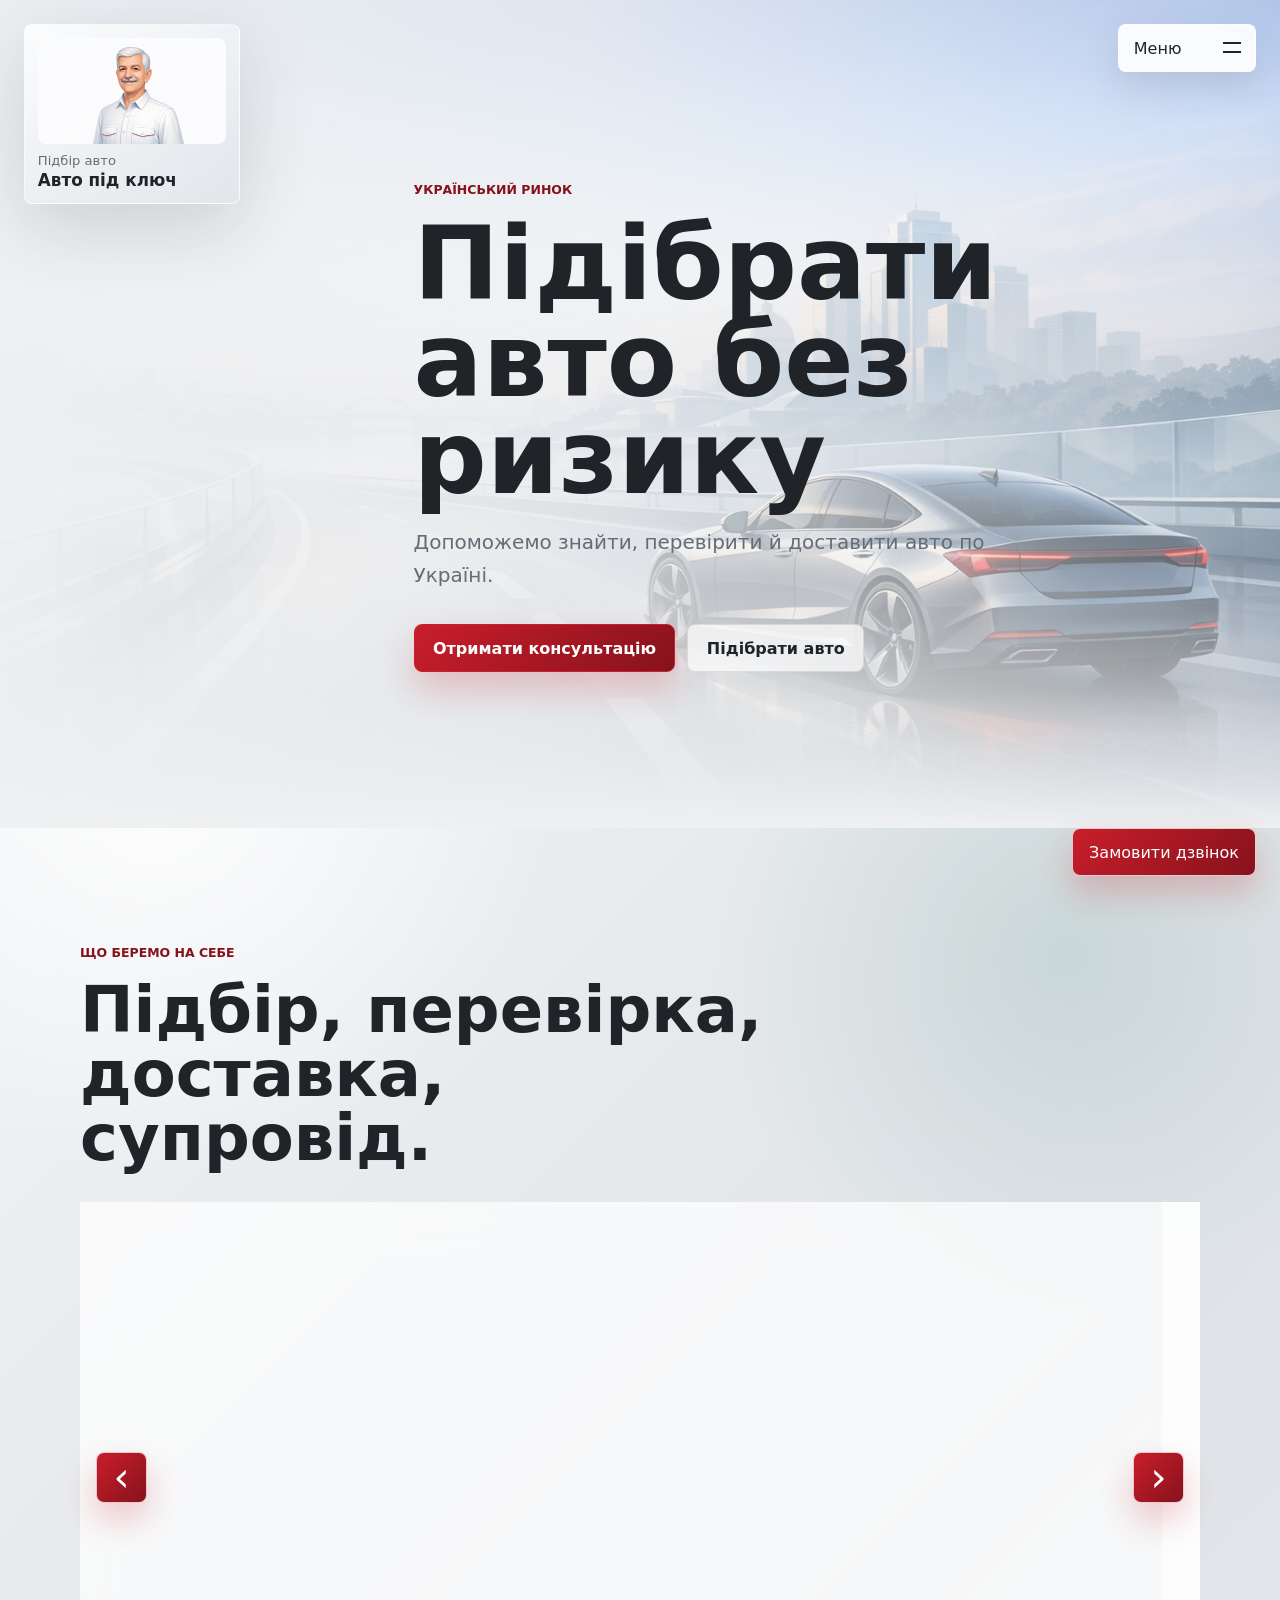
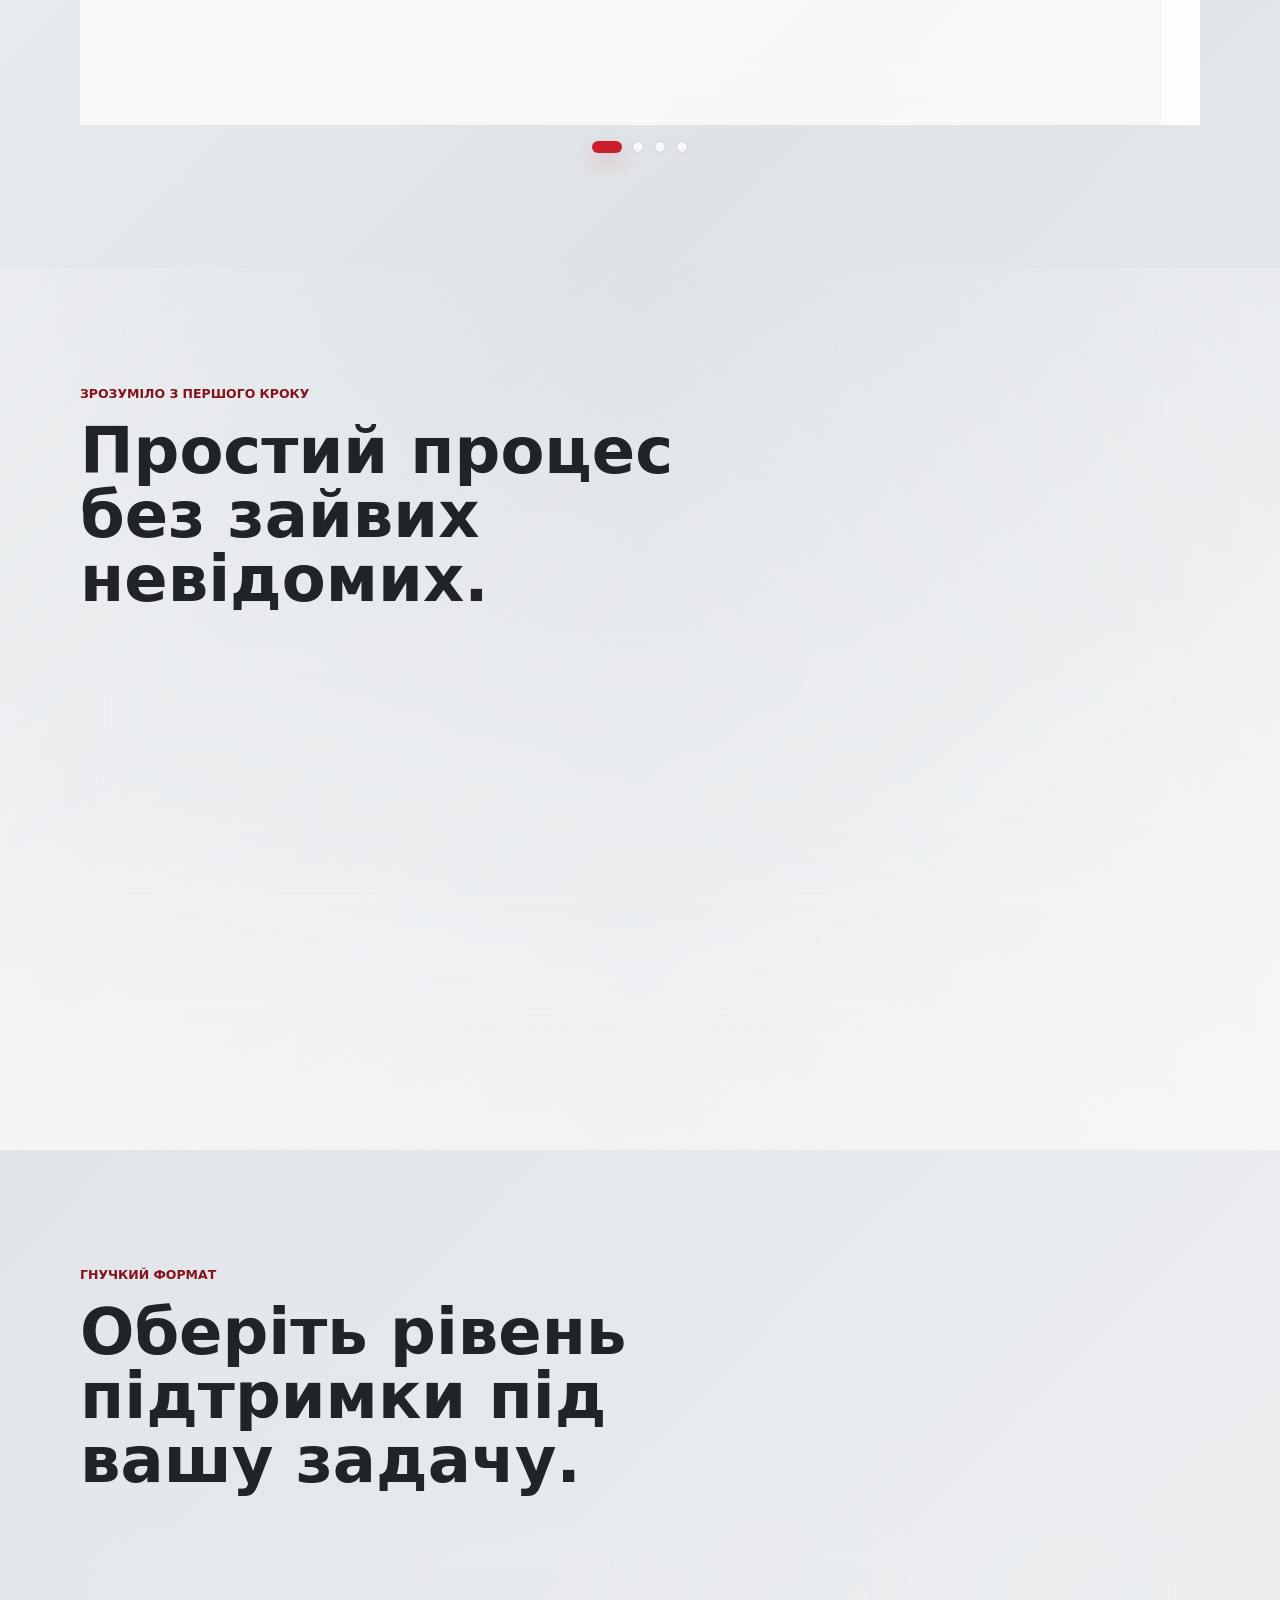
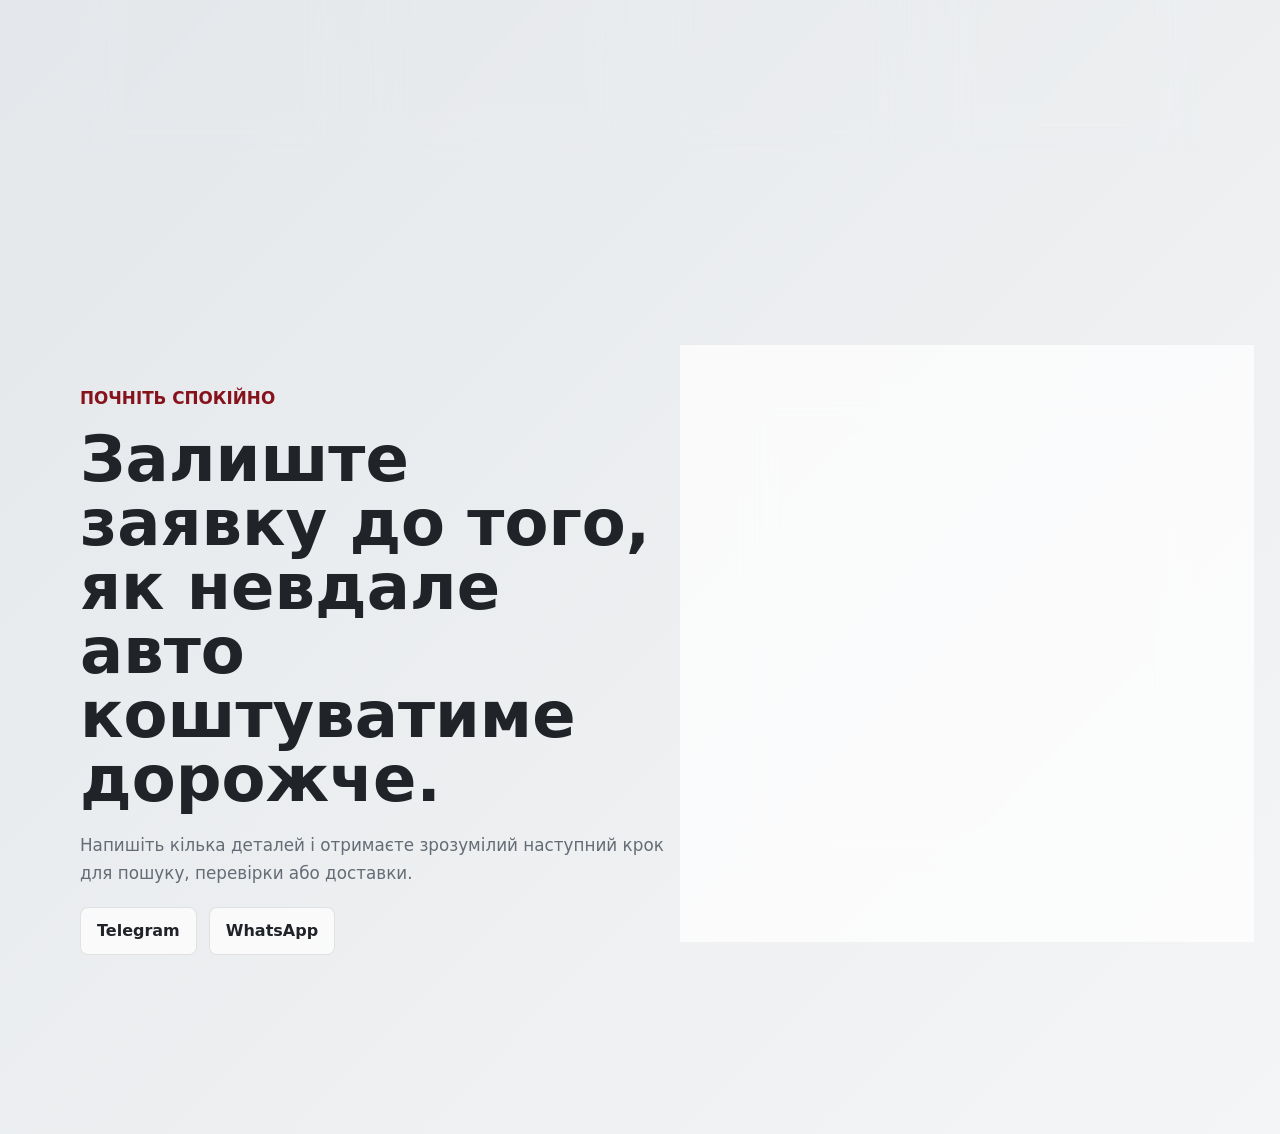
==== commit 111e94c8: "s1-content-changes | Added almost worked avatar." ====
--- a/index.html
+++ b/index.html
@@ -11,44 +11,8 @@
 
     <header class="corner-header" aria-label="Шапка сайту">
       <aside class="avatar-block" aria-label="Асистент з підбору авто">
-        <div class="avatar-scene" aria-hidden="true">
-          <svg viewBox="0 0 360 270" role="img" aria-label="Ілюстрований асистент із червоним авто">
-            <defs>
-              <linearGradient id="car-red" x1="0" x2="1">
-                <stop offset="0%" stop-color="#e4443e" />
-                <stop offset="100%" stop-color="#b81822" />
-              </linearGradient>
-              <linearGradient id="coat" x1="0" x2="1">
-                <stop offset="0%" stop-color="#f4f6f8" />
-                <stop offset="100%" stop-color="#b9c0c8" />
-              </linearGradient>
-            </defs>
-            <ellipse cx="174" cy="238" rx="146" ry="20" fill="#aeb5bc" opacity=".35" />
-            <path
-              d="M58 153c9-35 37-53 87-53h73c44 0 69 17 84 51l12 28c5 12-3 25-16 25H55c-14 0-23-14-17-27l20-24Z"
-              fill="url(#car-red)"
-            />
-            <path d="M105 105h95c27 0 47 15 59 41H75c10-25 18-41 30-41Z" fill="#f8fbff" opacity=".84" />
-            <path d="M120 113h67l-11 31H94c6-16 14-26 26-31Z" fill="#ccd5dc" />
-            <path d="M202 113c20 1 35 11 45 31h-57l11-31Z" fill="#ccd5dc" />
-            <path d="M52 169h261" stroke="#881018" stroke-width="7" stroke-linecap="round" opacity=".55" />
-            <circle cx="95" cy="204" r="31" fill="#2f3338" />
-            <circle cx="95" cy="204" r="14" fill="#d9dde1" />
-            <circle cx="267" cy="204" r="31" fill="#2f3338" />
-            <circle cx="267" cy="204" r="14" fill="#d9dde1" />
-            <path d="M125 74c7-28 51-32 65-8 10 18 0 43-23 48-25 6-49-13-42-40Z" fill="#f0c8a6" />
-            <path
-              d="M116 88c-5-33 26-54 58-48 24 5 38 25 34 48-19-14-44-15-67-5-6 2-16 8-25 5Z"
-              fill="#34373b"
-            />
-            <path d="M118 137c14-20 69-20 84 0l23 82H95l23-82Z" fill="url(#coat)" />
-            <path d="M146 123h31l8 28c-15 10-32 10-47 0l8-28Z" fill="#e7b992" />
-            <path d="M134 151c15 12 37 13 55 0" stroke="#818992" stroke-width="5" stroke-linecap="round" />
-            <path d="M101 217h119" stroke="#7f878f" stroke-width="8" stroke-linecap="round" />
-            <circle cx="143" cy="84" r="4" fill="#23262a" />
-            <circle cx="174" cy="84" r="4" fill="#23262a" />
-            <path d="M148 101c9 7 19 7 29 0" stroke="#7e554a" stroke-width="4" stroke-linecap="round" />
-          </svg>
+        <div class="avatar-scene">
+          <img class="avatar-person" src="assets/avatar/avatar-default.png" alt="Асистент з підбору авто" />
         </div>
         <div class="avatar-copy">
           <span>Підбір авто</span>
--- a/styles.css
+++ b/styles.css
@@ -112,6 +112,9 @@
 }
 
 .avatar-scene {
+  display: grid;
+  aspect-ratio: 16 / 9;
+  align-items: end;
   overflow: hidden;
   border-radius: var(--radius);
   background:
@@ -119,14 +122,31 @@
     repeating-linear-gradient(135deg, rgba(255, 255, 255, 0.28) 0 1px, transparent 1px 13px);
 }
 
-.avatar-scene svg {
+.avatar-person {
   width: 100%;
-  transform: translateY(4px);
-  transition: transform 0.28s ease;
-}
-
-.avatar-block:hover .avatar-scene svg {
+  height: 100%;
+  object-fit: cover;
+  object-position: 50% 50%;
   transform: translateY(0) scale(1.02);
+  transform-origin: 50% 20%;
+  transition: opacity 0.22s ease, transform 0.28s ease;
+}
+
+.avatar-block:hover .avatar-person {
+  transform: translateY(-1px) scale(1.04);
+}
+
+.avatar-person.is-changing {
+  opacity: 0.25;
+  transform: translateY(4px) scale(0.99);
+}
+
+.avatar-person.is-emoting {
+  animation: avatar-pop 0.5s ease;
+}
+
+.avatar-person.is-waving {
+  animation: avatar-wave 0.65s ease-in-out 2;
 }
 
 .avatar-copy {
@@ -404,7 +424,6 @@
 
 .carousel-shell {
   position: relative;
-  max-width: 1024px;
 }
 
 .services-carousel {
@@ -800,6 +819,32 @@
   }
 }
 
+@keyframes avatar-pop {
+  0%,
+  100% {
+    transform: translateY(0) scale(1.02);
+  }
+
+  45% {
+    transform: translateY(-4px) scale(1.06);
+  }
+}
+
+@keyframes avatar-wave {
+  0%,
+  100% {
+    transform: translateX(0) rotate(0deg) scale(1.02);
+  }
+
+  25% {
+    transform: translateX(-2px) rotate(-1.5deg) scale(1.03);
+  }
+
+  70% {
+    transform: translateX(2px) rotate(1.5deg) scale(1.03);
+  }
+}
+
 @media (max-width: 980px) {
   h1 {
     font-size: 5.1rem;
@@ -925,8 +970,8 @@
     padding: 0.45rem;
   }
 
-  .avatar-scene svg {
-    transform: translateY(2px);
+  .avatar-person {
+    transform: translateY(0) scale(1.02);
   }
 
   .avatar-copy span {
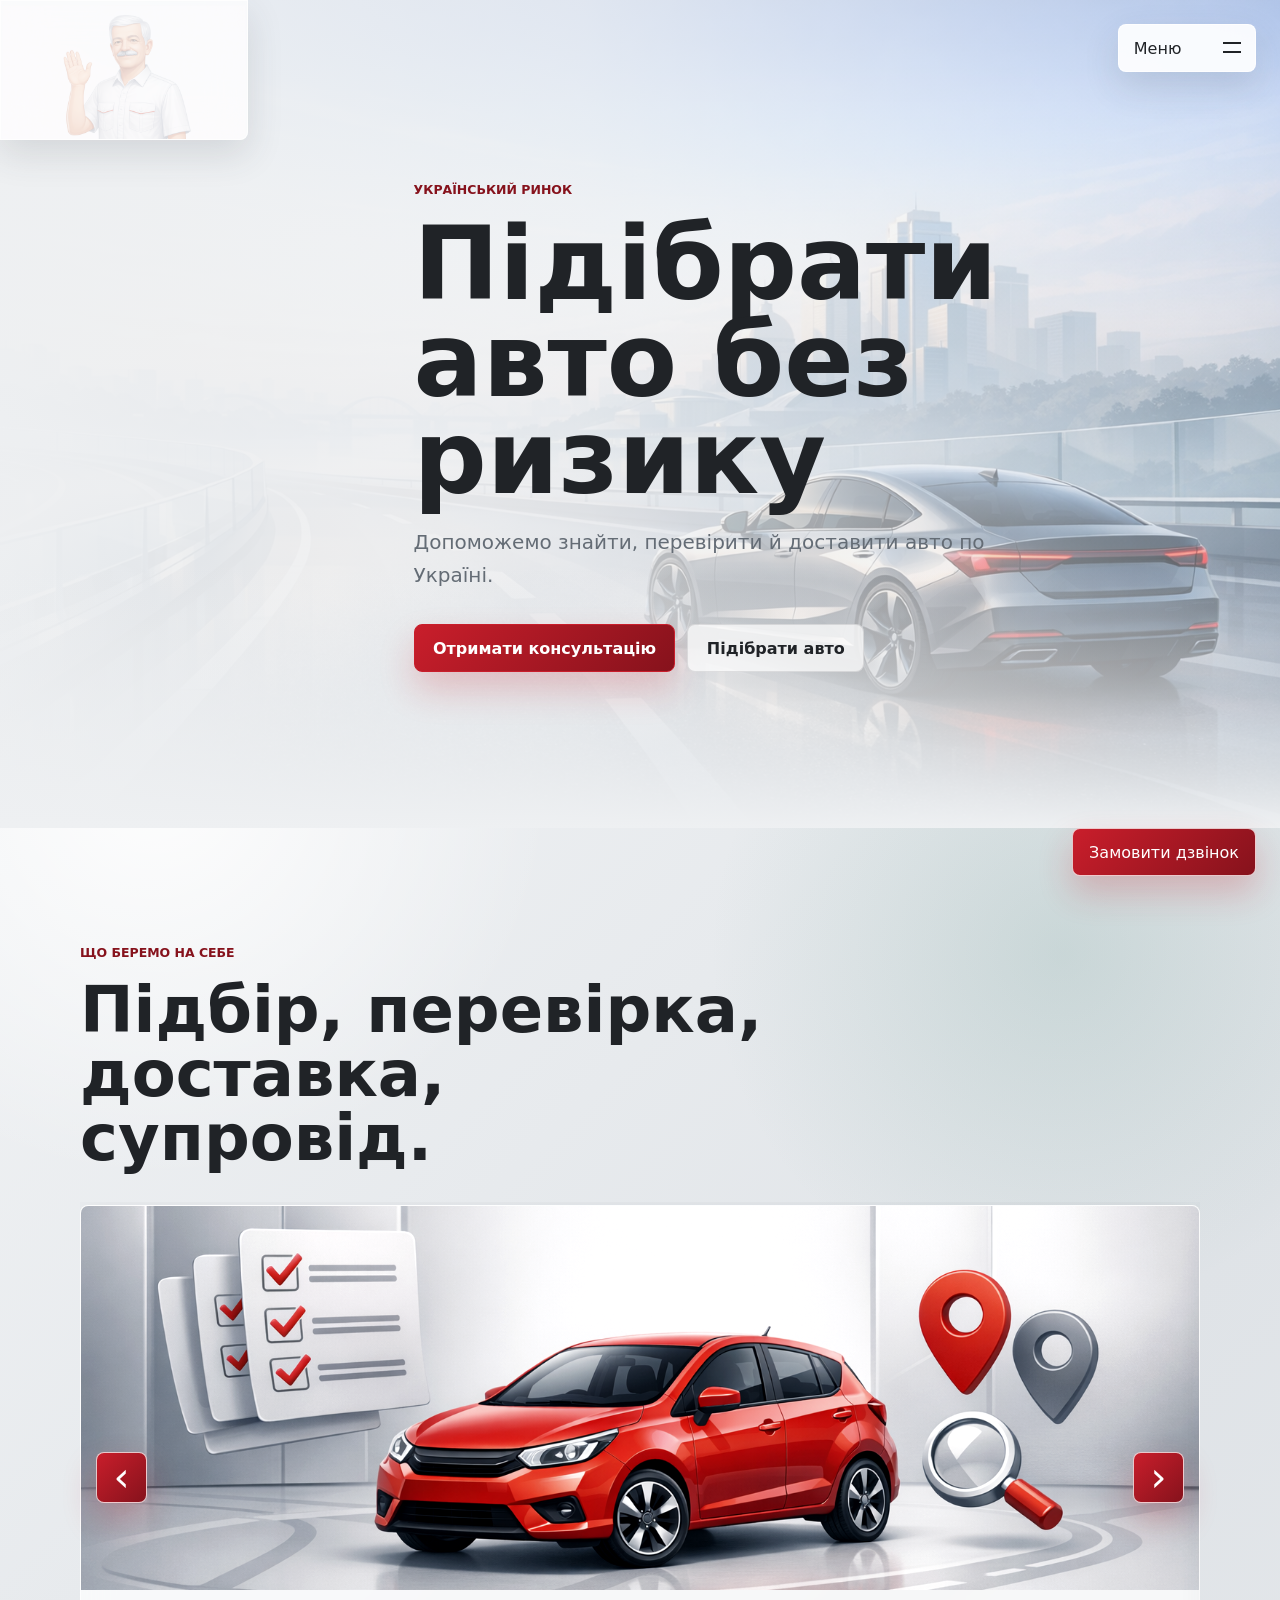
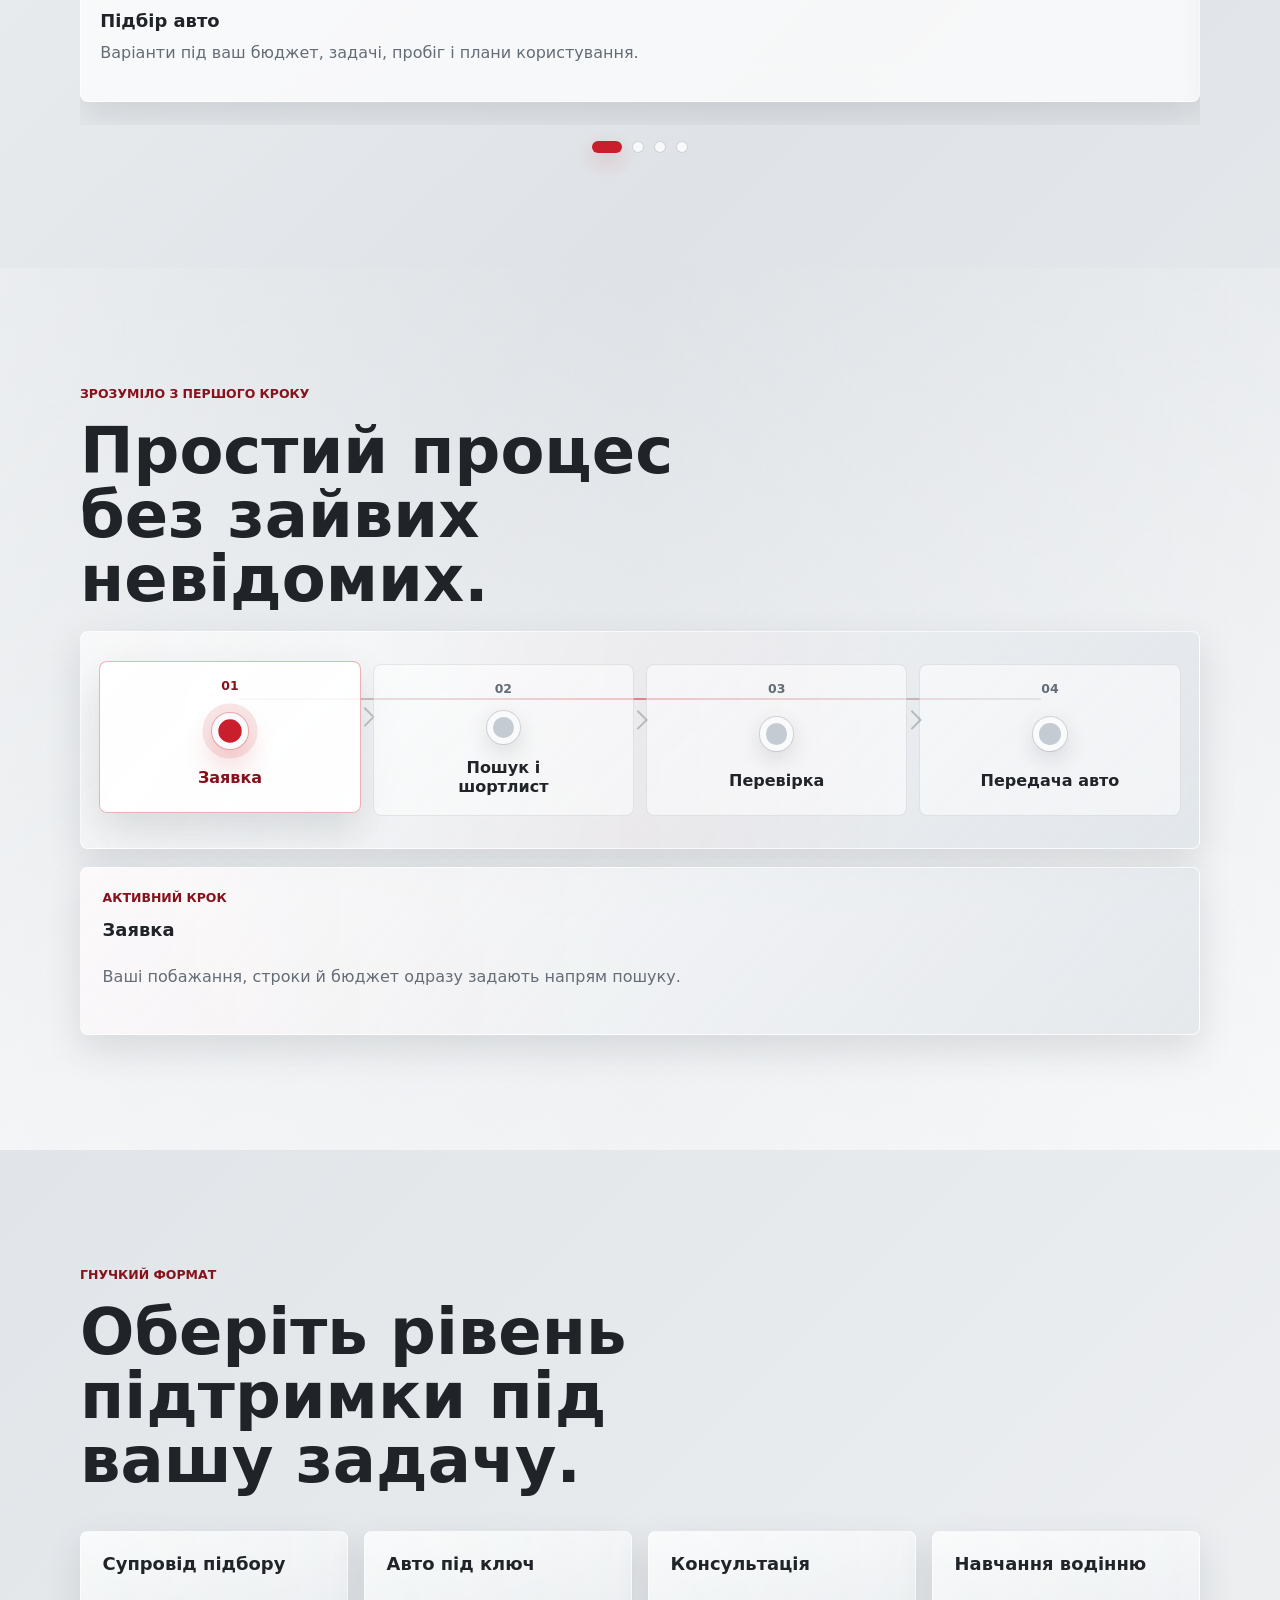
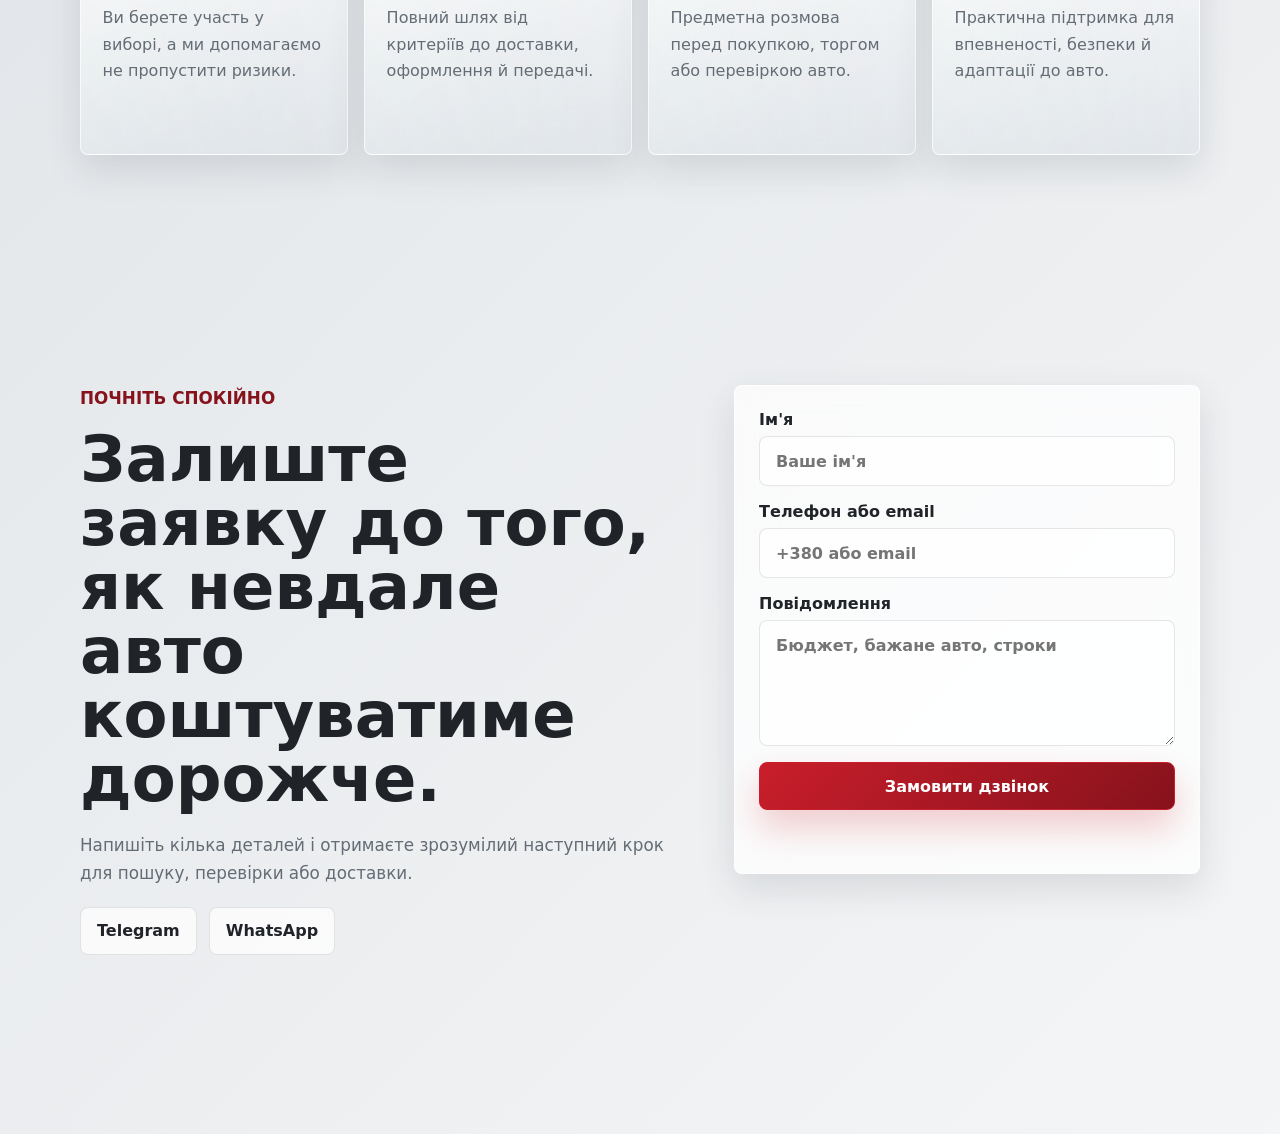
==== commit de256372: "s1-content-changes | Changes for avatar." ====
--- a/index.html
+++ b/index.html
@@ -13,10 +13,6 @@
       <aside class="avatar-block" aria-label="Асистент з підбору авто">
         <div class="avatar-scene">
           <img class="avatar-person" src="assets/avatar/avatar-default.png" alt="Асистент з підбору авто" />
-        </div>
-        <div class="avatar-copy">
-          <span>Підбір авто</span>
-          <strong>Авто під ключ</strong>
         </div>
       </aside>
 
--- a/styles.css
+++ b/styles.css
@@ -98,16 +98,10 @@
 
 .avatar-block {
   position: absolute;
-  left: clamp(0.7rem, 2vw, 1.5rem);
-  top: clamp(0.8rem, 2.2vw, 1.5rem);
-  width: min(13.5rem, 30vw);
-  border: 1px solid rgba(255, 255, 255, 0.64);
-  border-radius: var(--radius);
-  padding: 0.8rem;
-  background: linear-gradient(150deg, rgba(255, 255, 255, 0.82), rgba(218, 224, 230, 0.64));
-  box-shadow: var(--shadow);
-  backdrop-filter: blur(18px);
-  animation: avatar-float 5s ease-in-out infinite;
+  top: 0;
+  left: 0;
+  width: min(15.5rem, 32vw);
+  padding: 0;
   pointer-events: auto;
 }
 
@@ -116,10 +110,11 @@
   aspect-ratio: 16 / 9;
   align-items: end;
   overflow: hidden;
-  border-radius: var(--radius);
-  background:
-    linear-gradient(120deg, rgba(255, 255, 255, 0.6), rgba(189, 197, 205, 0.48)),
-    repeating-linear-gradient(135deg, rgba(255, 255, 255, 0.28) 0 1px, transparent 1px 13px);
+  border: 1px solid rgba(255, 255, 255, 0.72);
+  border-radius: 0 0 var(--radius) 0;
+  background: rgba(255, 255, 255, 0.74);
+  box-shadow: var(--soft-shadow);
+  backdrop-filter: blur(18px);
 }
 
 .avatar-person {
@@ -149,21 +144,8 @@
   animation: avatar-wave 0.65s ease-in-out 2;
 }
 
-.avatar-copy {
-  display: grid;
-  gap: 0.2rem;
-  margin-top: 0.55rem;
-  letter-spacing: 0;
-}
-
-.avatar-copy span {
-  color: var(--muted);
-  font-size: 0.82rem;
-}
-
-.avatar-copy strong {
-  font-size: 1.05rem;
-  line-height: 1.15;
+.avatar-person.is-nodding {
+  animation: avatar-nod 0.85s ease-in-out;
 }
 
 .corner-menu {
@@ -845,6 +827,23 @@
   }
 }
 
+@keyframes avatar-nod {
+  0%,
+  100% {
+    transform: translateY(0) scale(1.02);
+  }
+
+  18%,
+  58% {
+    transform: translateY(4px) scale(1.02);
+  }
+
+  34%,
+  74% {
+    transform: translateY(-1px) scale(1.02);
+  }
+}
+
 @media (max-width: 980px) {
   h1 {
     font-size: 5.1rem;
@@ -855,7 +854,7 @@
   }
 
   .avatar-block {
-    width: 14.4rem;
+    width: 12.5rem;
   }
 
   .process-grid,
@@ -966,21 +965,11 @@
   }
 
   .avatar-block {
-    width: 5.3rem;
-    padding: 0.45rem;
+    width: 5.8rem;
   }
 
   .avatar-person {
     transform: translateY(0) scale(1.02);
-  }
-
-  .avatar-copy span {
-    display: none;
-  }
-
-  .avatar-copy strong {
-    display: none;
-    font-size: 0.86rem;
   }
 
   .sticky-cta {
@@ -1007,12 +996,7 @@
   }
 
   .avatar-block {
-    width: 4.8rem;
-    padding: 0.36rem;
-  }
-
-  .avatar-copy {
-    display: none;
+    width: 5.2rem;
   }
 
   .hero-actions {
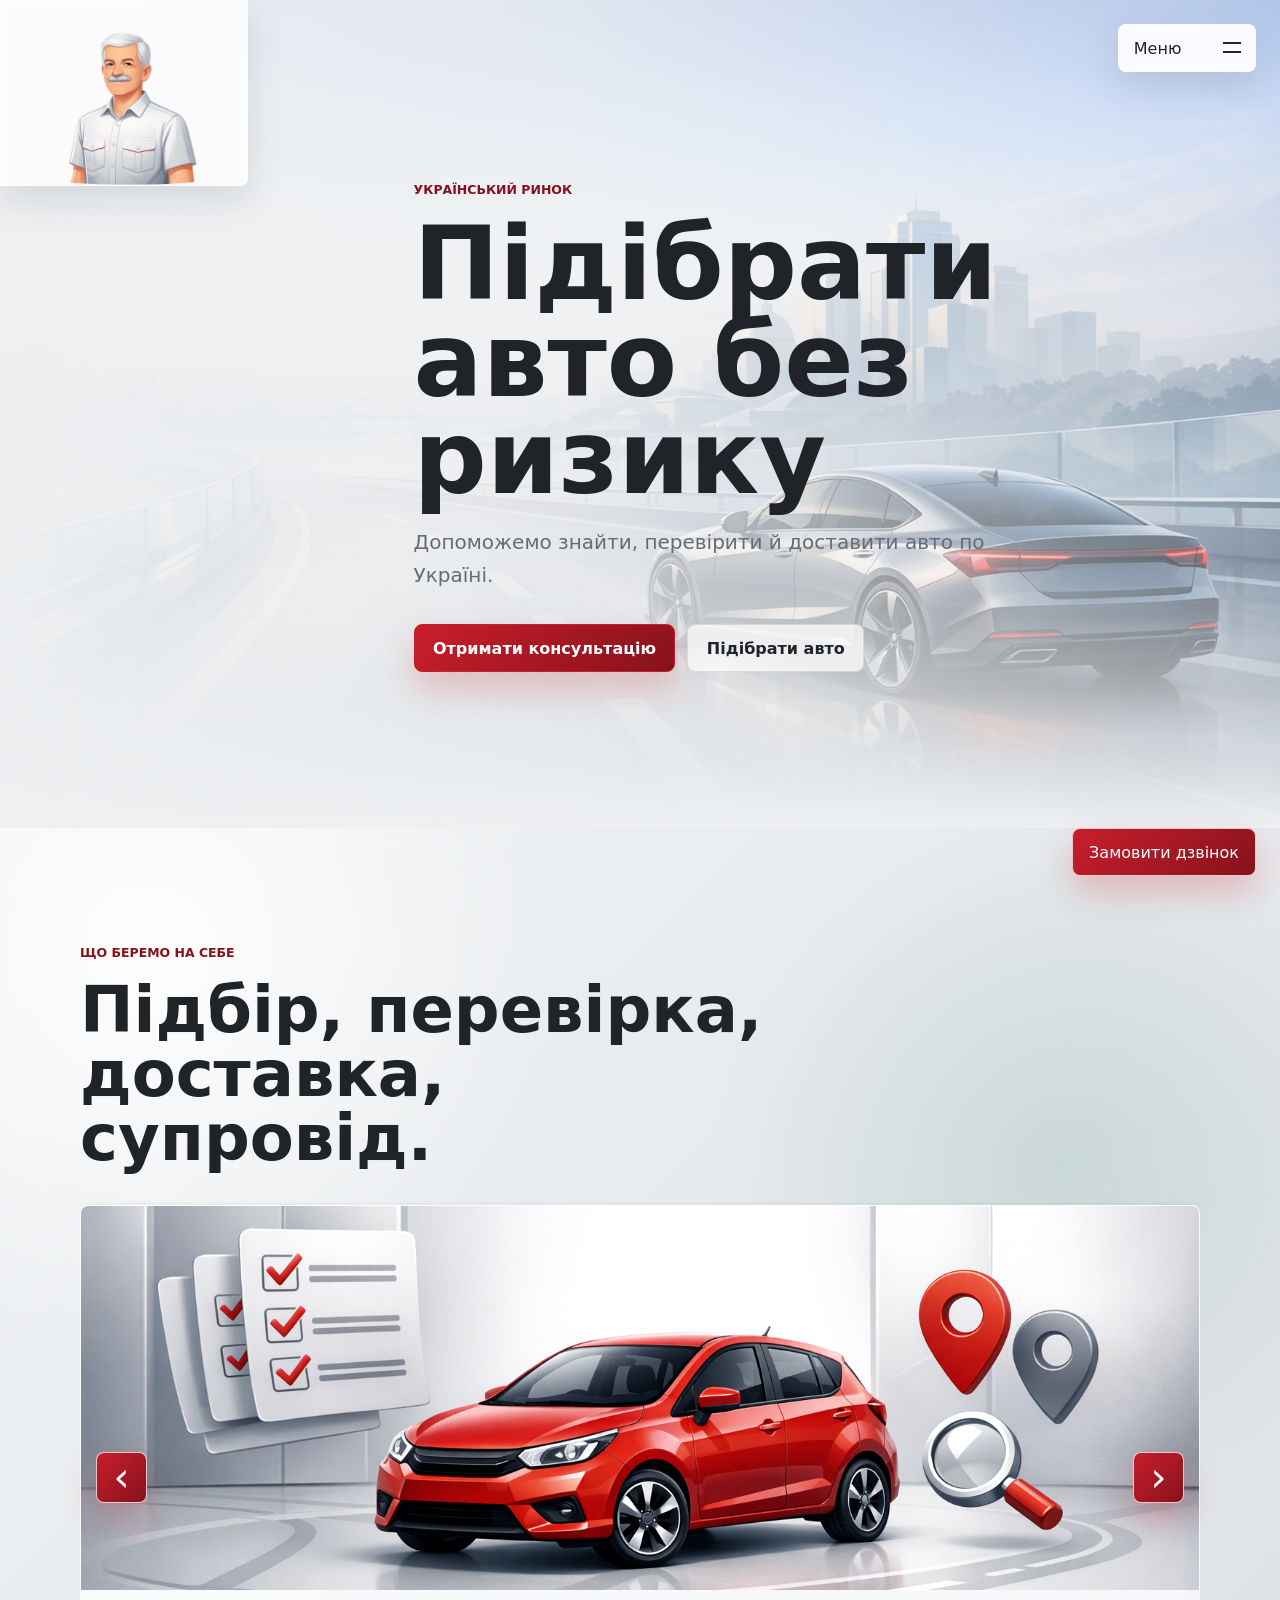
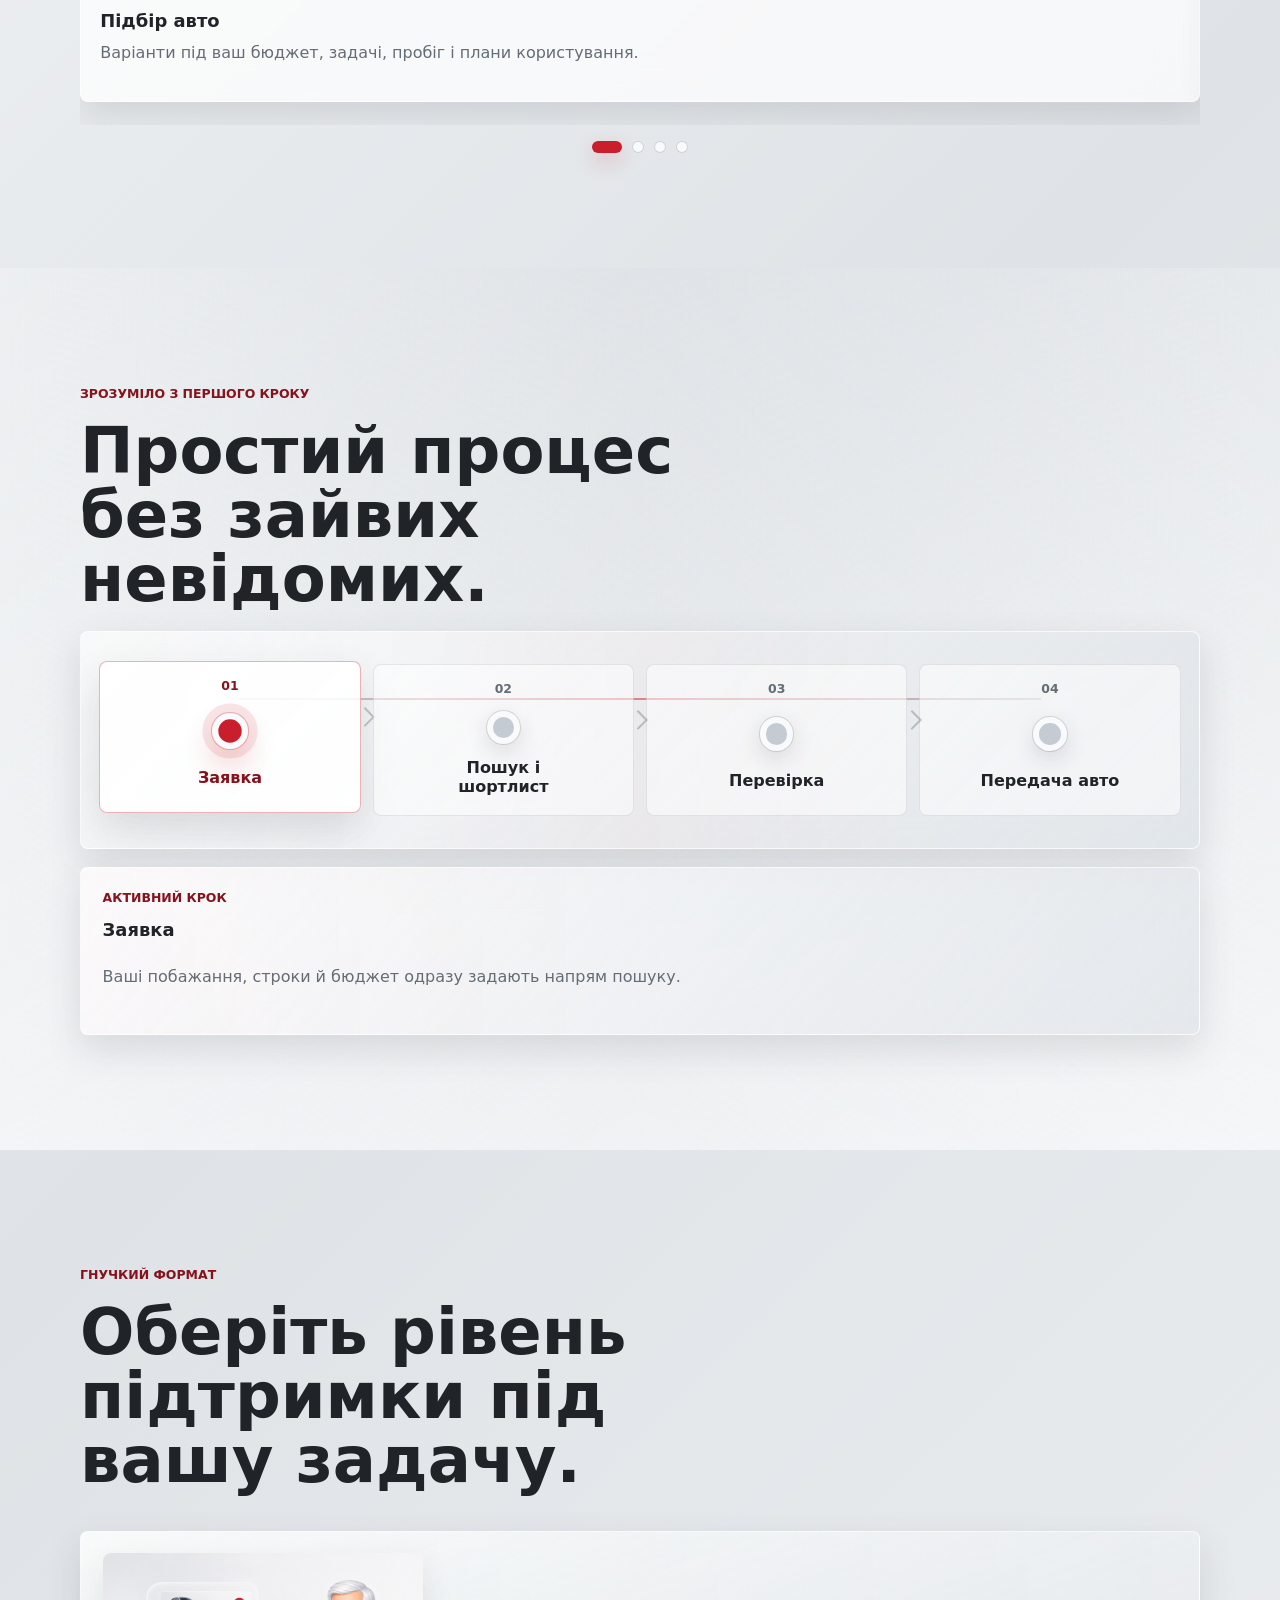
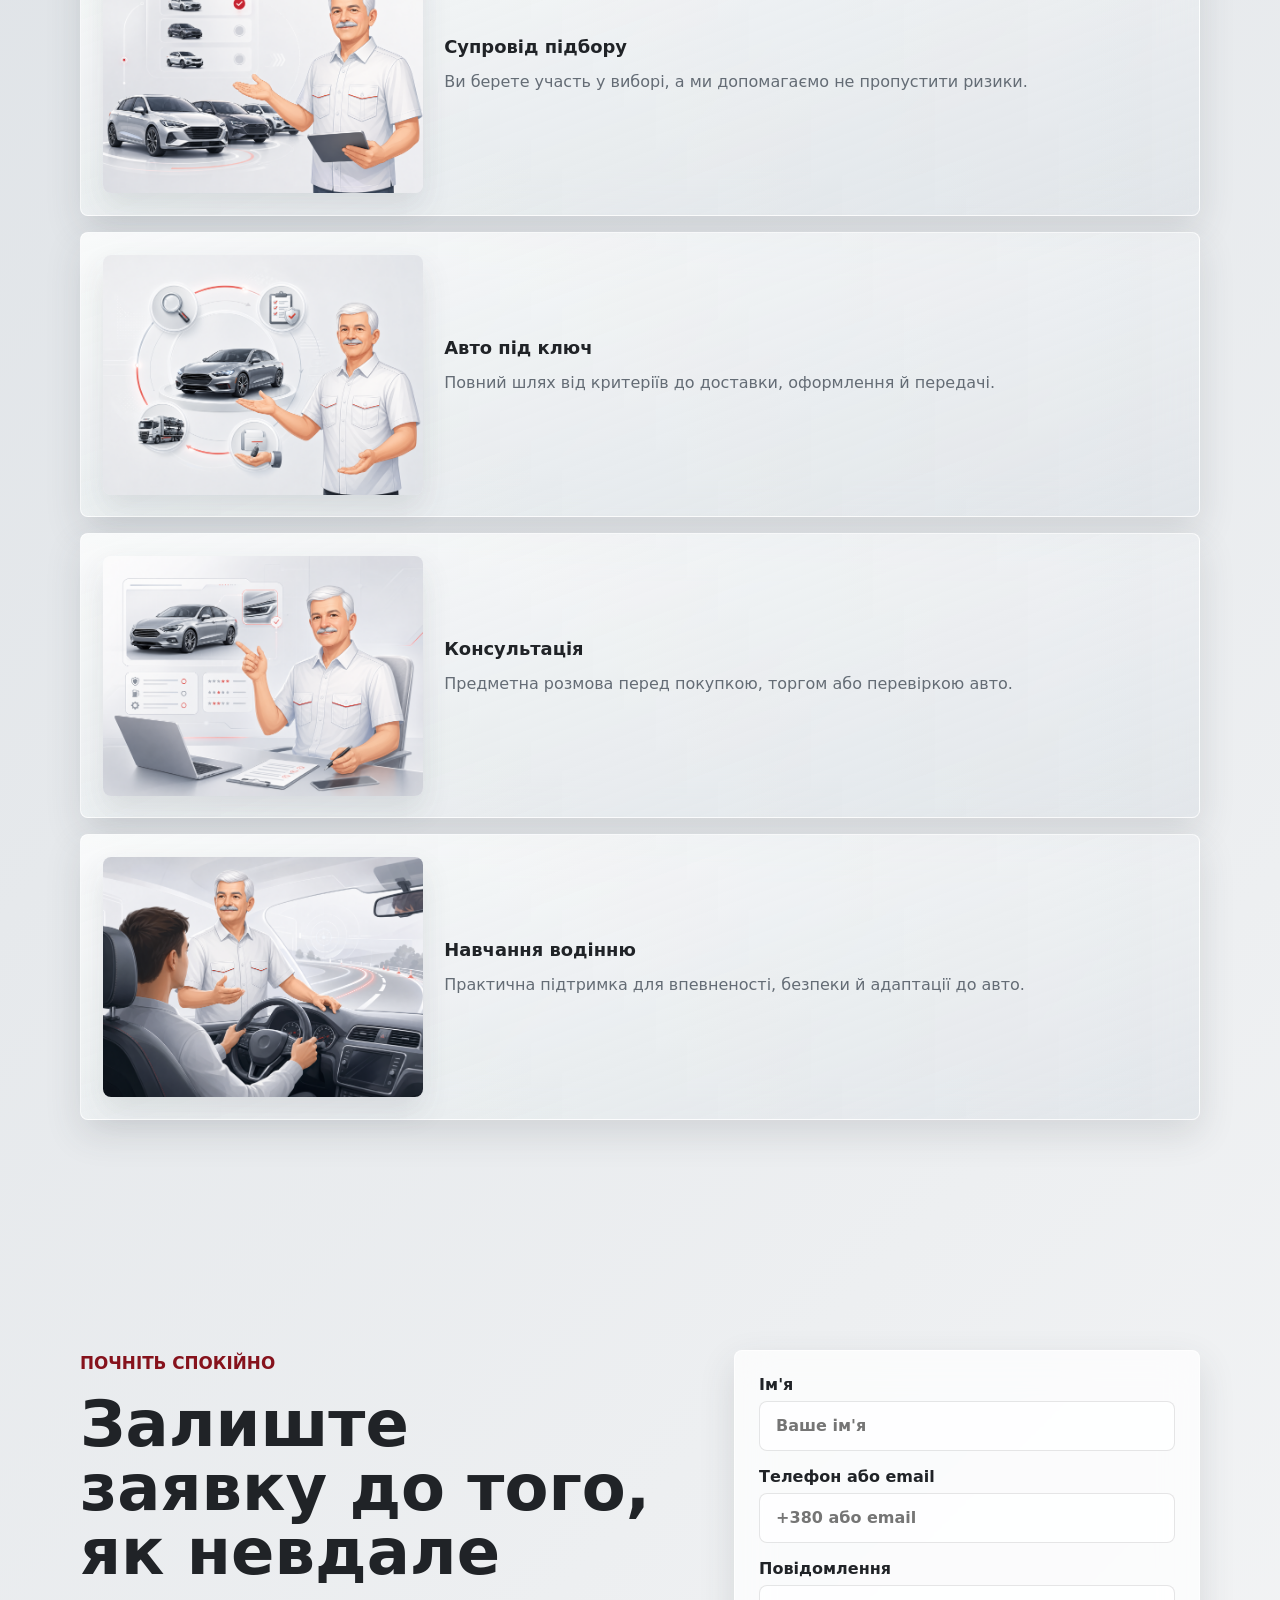
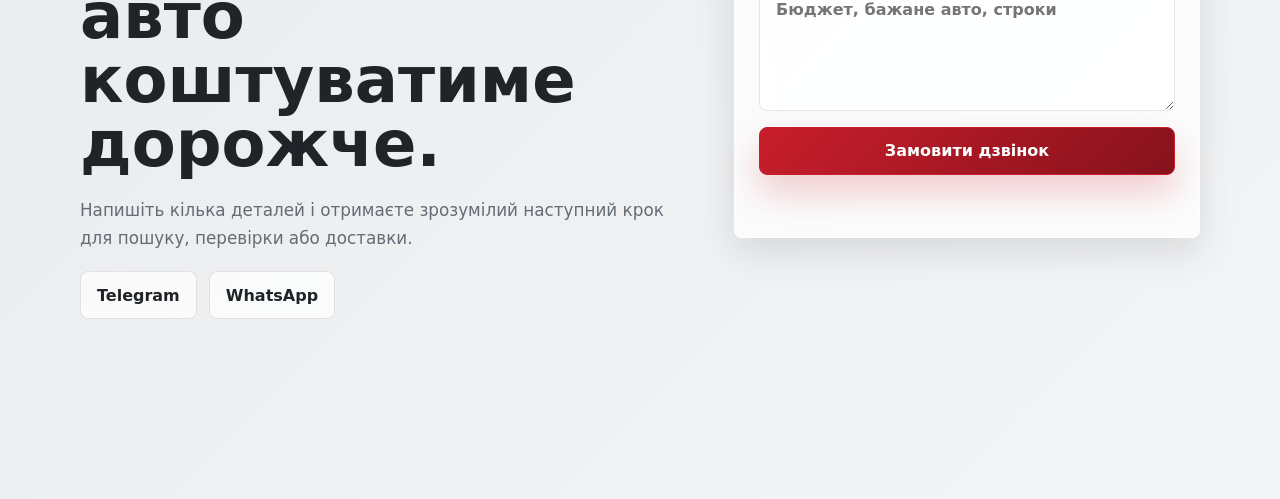
==== commit 65086dc3: "s1-content-changes | Content changes, converted services section to slider." ====
--- a/index.html
+++ b/index.html
@@ -12,7 +12,7 @@
     <header class="corner-header" aria-label="Шапка сайту">
       <aside class="avatar-block" aria-label="Асистент з підбору авто">
         <div class="avatar-scene">
-          <img class="avatar-person" src="assets/avatar/avatar-default.png" alt="Асистент з підбору авто" />
+          <div class="avatar-person" role="img" aria-label="Асистент з підбору авто"></div>
         </div>
       </aside>
 
@@ -188,20 +188,32 @@
           </div>
           <div class="options-grid">
             <article class="option-block">
-              <h3>Супровід підбору</h3>
-              <p>Ви берете участь у виборі, а ми допомагаємо не пропустити ризики.</p>
-            </article>
-            <article class="option-block">
-              <h3>Авто під ключ</h3>
-              <p>Повний шлях від критеріїв до доставки, оформлення й передачі.</p>
-            </article>
-            <article class="option-block">
-              <h3>Консультація</h3>
-              <p>Предметна розмова перед покупкою, торгом або перевіркою авто.</p>
-            </article>
-            <article class="option-block">
-              <h3>Навчання водінню</h3>
-              <p>Практична підтримка для впевненості, безпеки й адаптації до авто.</p>
+              <img src="assets/options/option-guided-selection.png" alt="Ілюстрація супроводу підбору авто" loading="lazy" />
+              <div class="option-copy">
+                <h3>Супровід підбору</h3>
+                <p>Ви берете участь у виборі, а ми допомагаємо не пропустити ризики.</p>
+              </div>
+            </article>
+            <article class="option-block">
+              <img src="assets/options/option-turnkey-service.png" alt="Ілюстрація послуги авто під ключ" loading="lazy" />
+              <div class="option-copy">
+                <h3>Авто під ключ</h3>
+                <p>Повний шлях від критеріїв до доставки, оформлення й передачі.</p>
+              </div>
+            </article>
+            <article class="option-block">
+              <img src="assets/options/option-consultation.png" alt="Ілюстрація консультації перед покупкою авто" loading="lazy" />
+              <div class="option-copy">
+                <h3>Консультація</h3>
+                <p>Предметна розмова перед покупкою, торгом або перевіркою авто.</p>
+              </div>
+            </article>
+            <article class="option-block">
+              <img src="assets/options/option-driving-training.png" alt="Ілюстрація навчання водінню" loading="lazy" />
+              <div class="option-copy">
+                <h3>Навчання водінню</h3>
+                <p>Практична підтримка для впевненості, безпеки й адаптації до авто.</p>
+              </div>
             </article>
           </div>
         </div>
--- a/styles.css
+++ b/styles.css
@@ -107,7 +107,7 @@
 
 .avatar-scene {
   display: grid;
-  aspect-ratio: 16 / 9;
+  aspect-ratio: 4 / 3;
   align-items: end;
   overflow: hidden;
   border: 1px solid rgba(255, 255, 255, 0.72);
@@ -120,8 +120,10 @@
 .avatar-person {
   width: 100%;
   height: 100%;
-  object-fit: cover;
-  object-position: 50% 50%;
+  background-image: url("assets/avatar/avatar-spritesheet.png");
+  background-repeat: no-repeat;
+  background-position: 0 0;
+  background-size: 500% 400%;
   transform: translateY(0) scale(1.02);
   transform-origin: 50% 20%;
   transition: opacity 0.22s ease, transform 0.28s ease;
@@ -664,7 +666,7 @@
 .process-grid,
 .options-grid {
   display: grid;
-  grid-template-columns: repeat(4, minmax(0, 1fr));
+  grid-template-columns: 1fr;
   gap: 1rem;
   margin-top: 2.4rem;
 }
@@ -697,13 +699,30 @@
 }
 
 .option-block {
+  display: grid;
+  grid-template-columns: minmax(14rem, 20rem) minmax(0, 1fr);
+  align-items: center;
+  gap: 1.35rem;
   background:
     linear-gradient(160deg, rgba(255, 255, 255, 0.86), rgba(221, 226, 231, 0.66)),
     linear-gradient(90deg, rgba(107, 155, 147, 0.14), transparent);
 }
 
+.option-block img {
+  width: 100%;
+  aspect-ratio: 4 / 3;
+  border-radius: var(--radius);
+  object-fit: cover;
+  box-shadow: 0 14px 30px rgba(56, 63, 70, 0.12);
+}
+
+.option-copy {
+  max-width: 42rem;
+}
+
 .option-block h3 {
-  min-height: 2.7rem;
+  min-height: 0;
+  margin-bottom: 0.7rem;
 }
 
 .contact-section {
@@ -858,10 +877,6 @@
   }
 
   .process-grid,
-  .options-grid {
-    grid-template-columns: repeat(2, minmax(0, 1fr));
-  }
-
   .contact-layout {
     grid-template-columns: 1fr;
   }
@@ -964,6 +979,11 @@
     grid-template-columns: 1fr;
   }
 
+  .option-block {
+    grid-template-columns: 1fr;
+    align-items: start;
+  }
+
   .avatar-block {
     width: 5.8rem;
   }
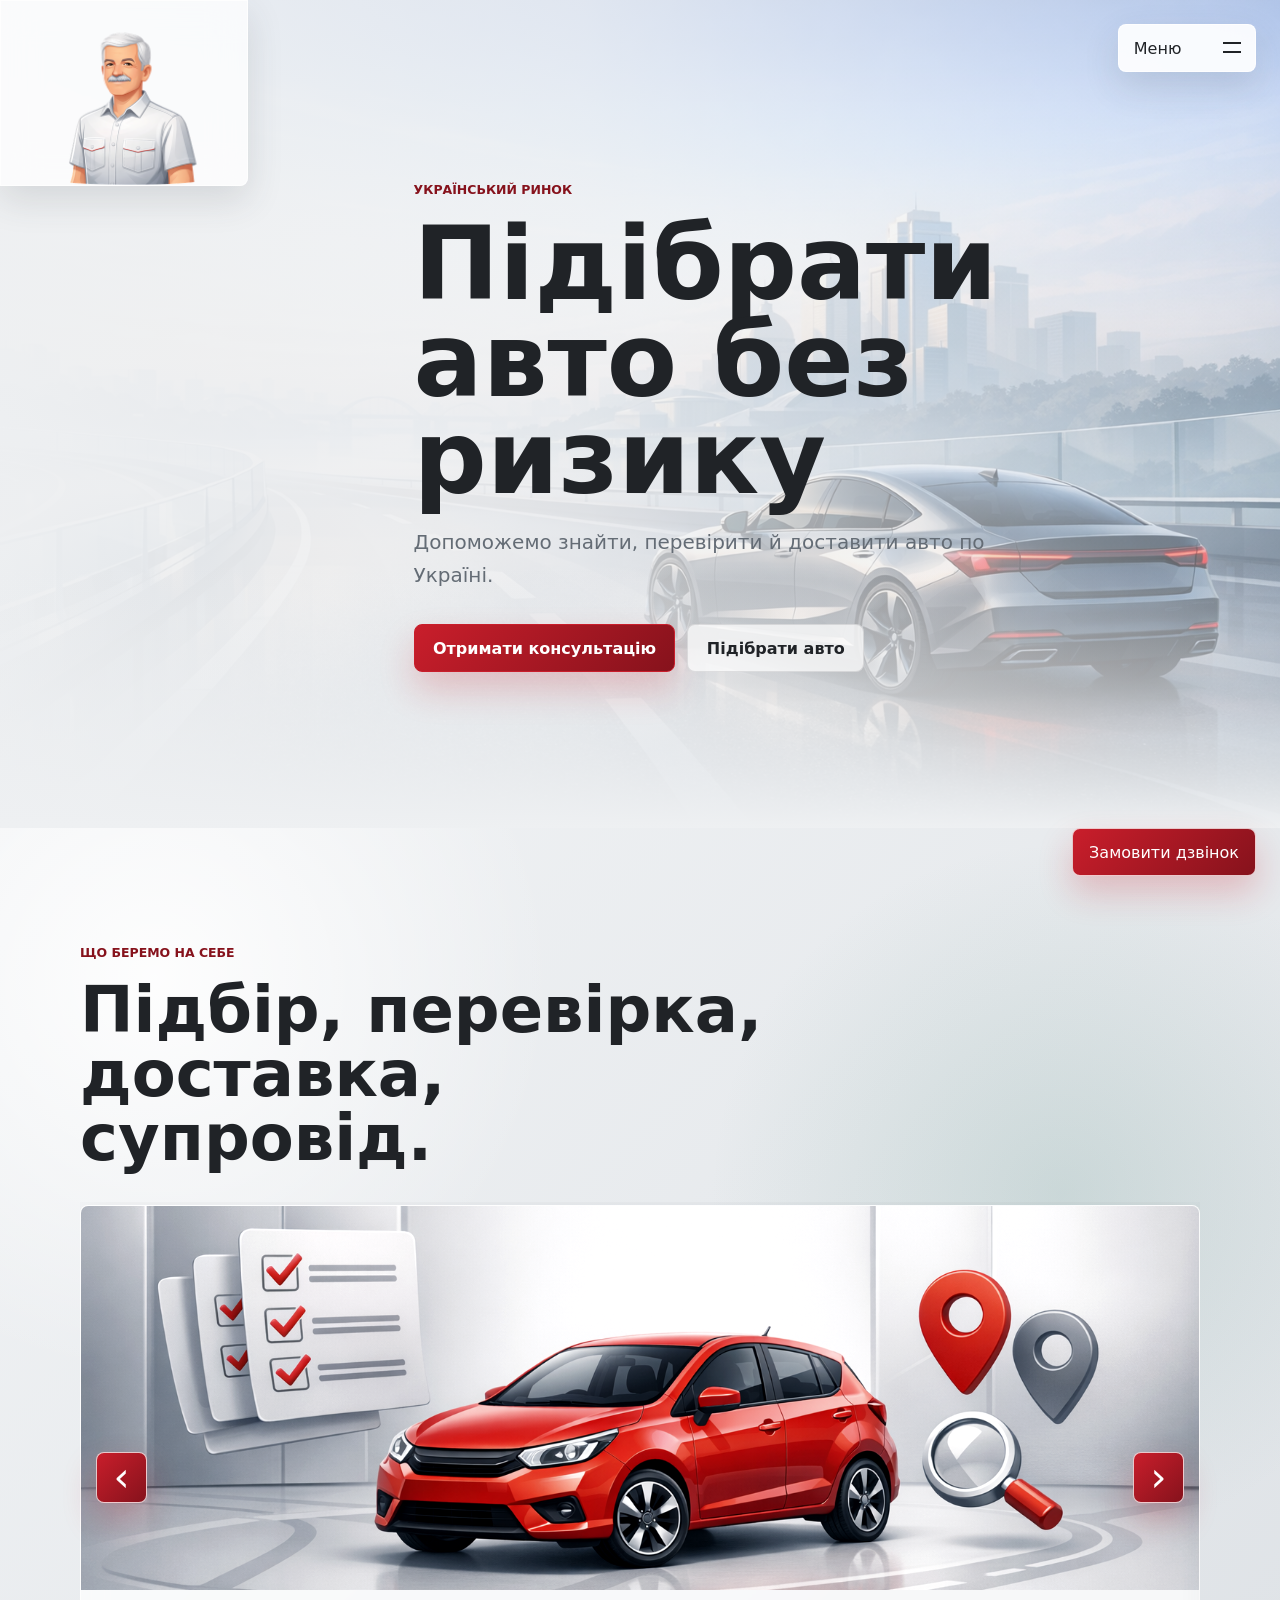
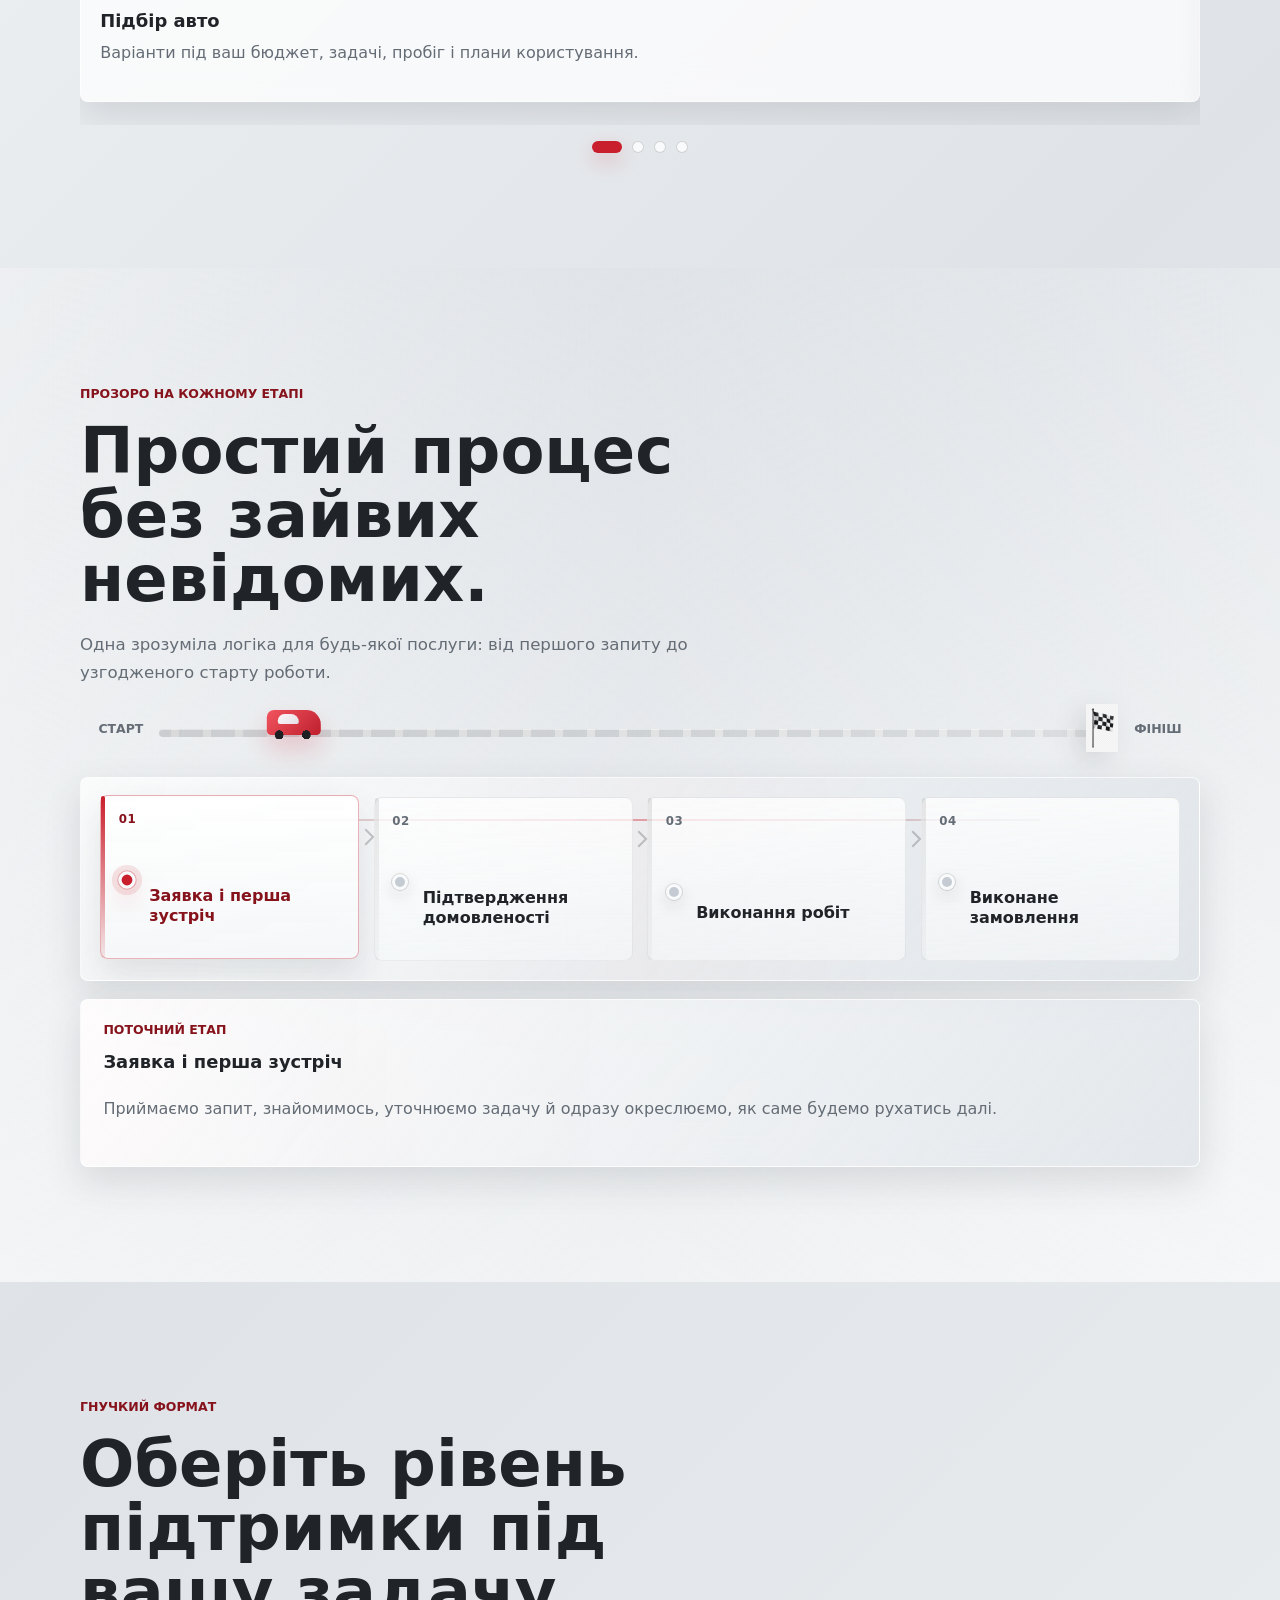
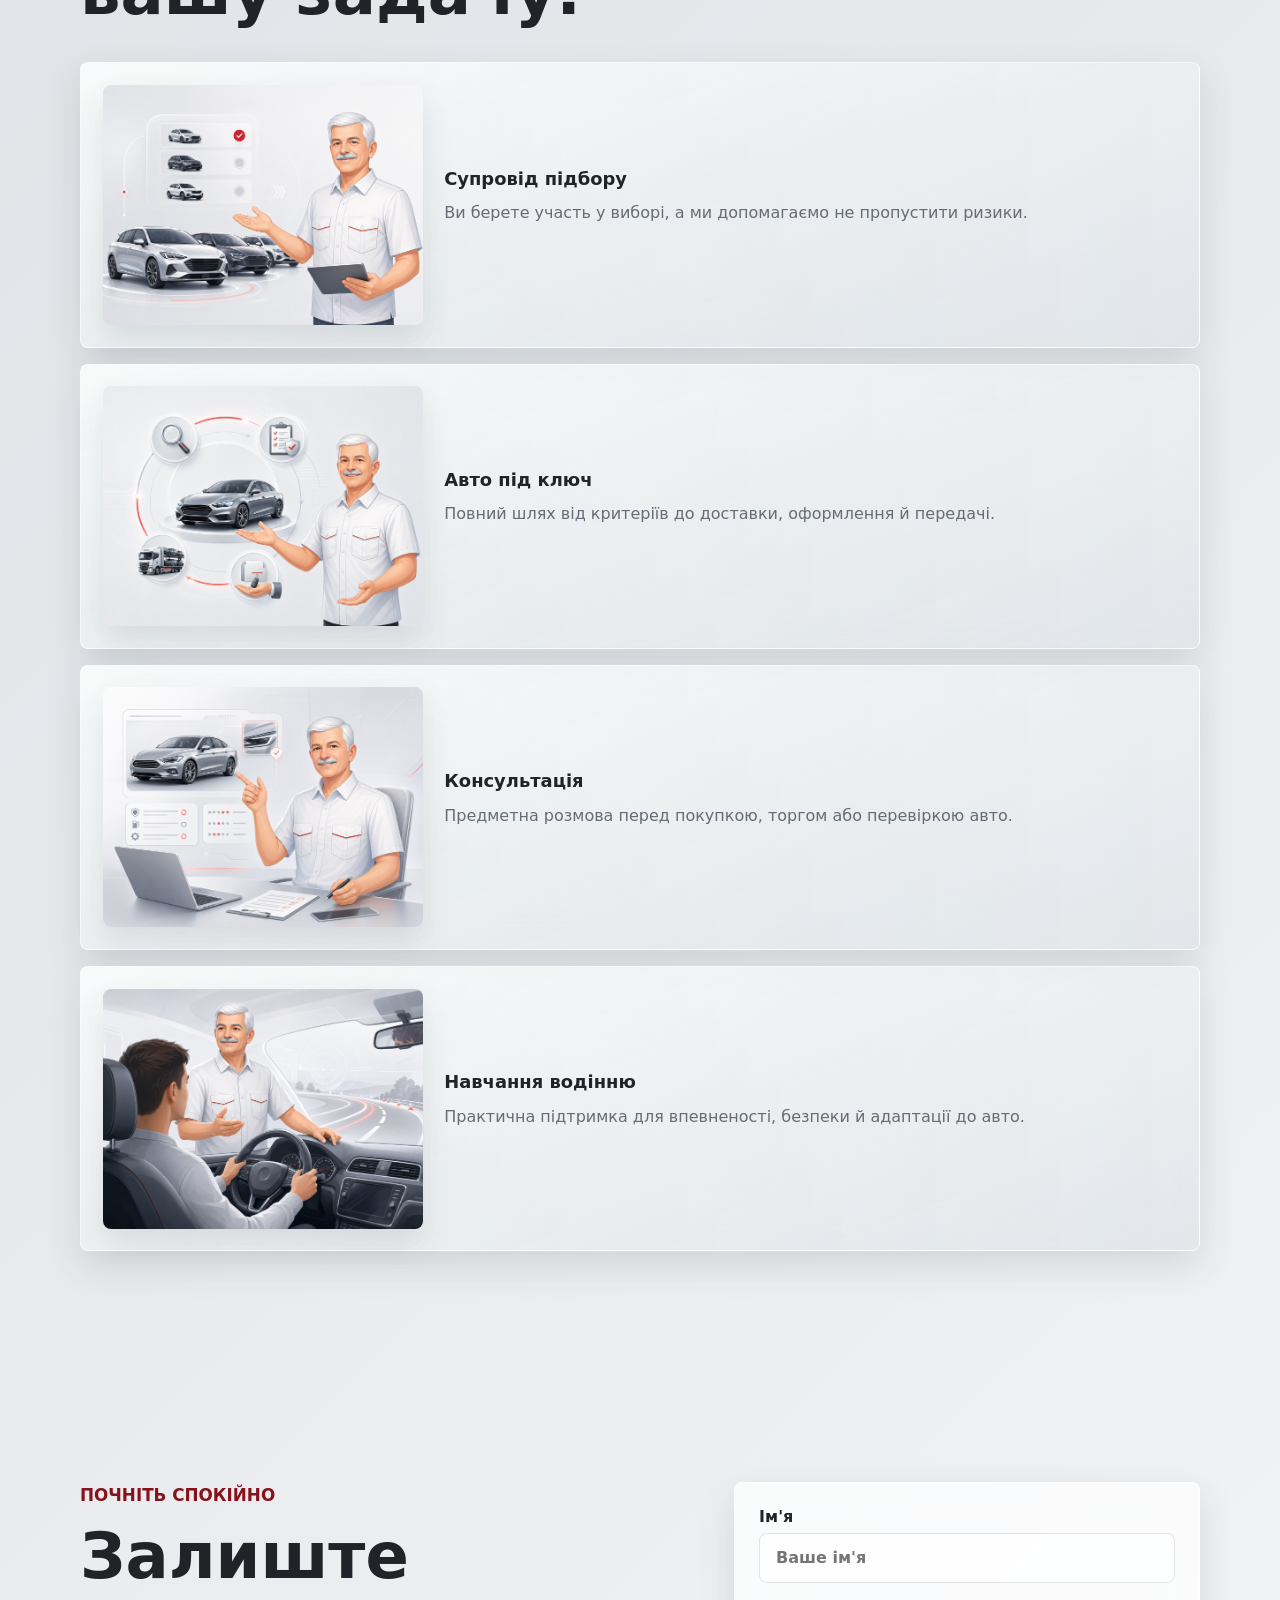
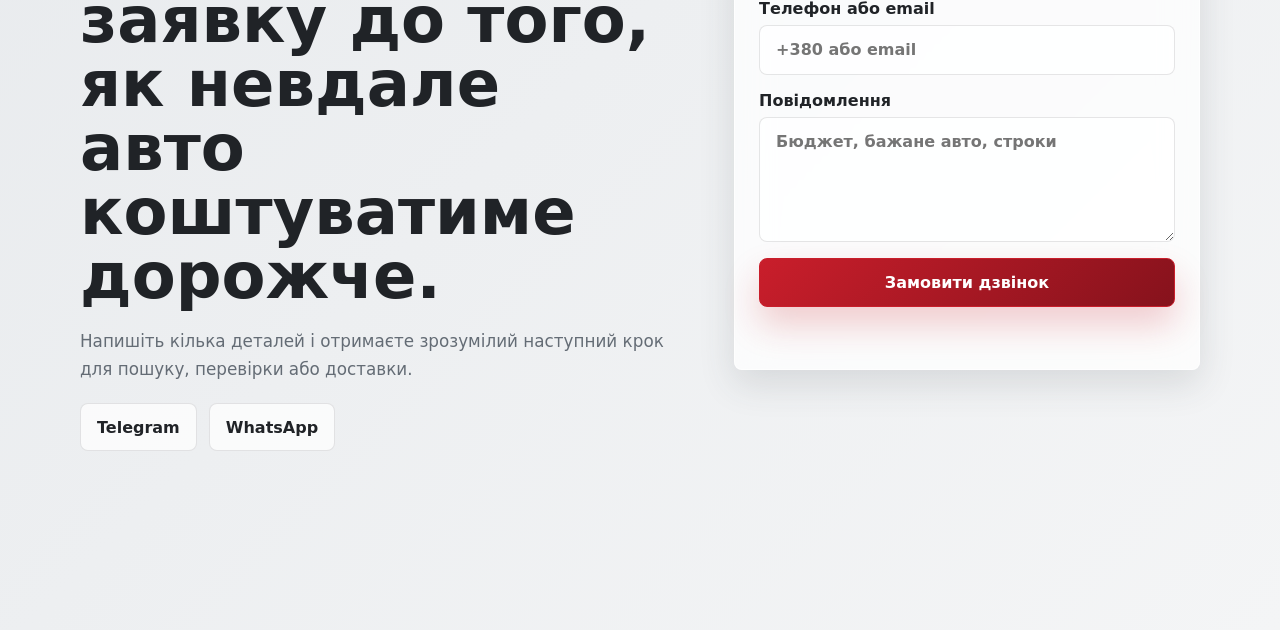
==== commit 8598f792: "s1-content-changes | Redo processes section." ====
--- a/index.html
+++ b/index.html
@@ -118,63 +118,78 @@
 
       <section class="section-block process-section" id="process" aria-labelledby="process-title">
         <div class="section-inner">
-          <p class="eyebrow">Зрозуміло з першого кроку</p>
+          <p class="eyebrow">Прозоро на кожному етапі</p>
           <h2 id="process-title">Простий процес без зайвих невідомих.</h2>
+          <p class="process-intro">
+            Одна зрозуміла логіка для будь-якої послуги: від першого запиту до узгодженого старту роботи.
+          </p>
           <div class="service-flow process-flow" aria-label="Інтерактивні кроки процесу">
+            <div class="flow-progress" aria-hidden="true" style="--track-progress: 14%;">
+              <span class="flow-progress-label flow-progress-label-start">Старт</span>
+              <span class="flow-progress-road">
+                <span class="flow-progress-car"></span>
+                <span class="flow-progress-finish"></span>
+              </span>
+              <span class="flow-progress-label flow-progress-label-finish">Фініш</span>
+            </div>
             <div class="flow-track" role="list">
               <button
                 class="flow-step is-active"
                 type="button"
                 role="listitem"
                 aria-pressed="true"
-                data-step-title="Заявка"
-                data-step-text="Ваші побажання, строки й бюджет одразу задають напрям пошуку."
+                data-step-title="Заявка і перша зустріч"
+                data-step-text="Приймаємо запит, знайомимось, уточнюємо задачу й одразу окреслюємо, як саме будемо рухатись далі."
+                data-step-progress="14%"
               >
                 <span class="flow-number">01</span>
                 <span class="flow-node" aria-hidden="true"></span>
-                <span class="flow-title">Заявка</span>
+                <span class="flow-title">Заявка і перша зустріч</span>
               </button>
               <button
                 class="flow-step"
                 type="button"
                 role="listitem"
                 aria-pressed="false"
-                data-step-title="Пошук і шортлист"
-                data-step-text="Відсіюємо слабкі варіанти до того, як вони заберуть ваш час."
+                data-step-title="Підтвердження домовленості"
+                data-step-text="Погоджуємо формат співпраці, обсяг робіт, строки, бюджет і всі важливі деталі без сірих зон."
+                data-step-progress="46%"
               >
                 <span class="flow-number">02</span>
                 <span class="flow-node" aria-hidden="true"></span>
-                <span class="flow-title">Пошук і шортлист</span>
+                <span class="flow-title">Підтвердження домовленості</span>
               </button>
               <button
                 class="flow-step"
                 type="button"
                 role="listitem"
                 aria-pressed="false"
-                data-step-title="Перевірка"
-                data-step-text="Авто, документи, продавець і ризики перевіряються до покупки."
+                data-step-title="Виконання робіт"
+                data-step-text="Переходимо до практичної частини: підбору, перевірки, супроводу або навчання залежно від обраної послуги."
+                data-step-progress="76%"
               >
                 <span class="flow-number">03</span>
                 <span class="flow-node" aria-hidden="true"></span>
-                <span class="flow-title">Перевірка</span>
+                <span class="flow-title">Виконання робіт</span>
               </button>
               <button
                 class="flow-step"
                 type="button"
                 role="listitem"
                 aria-pressed="false"
-                data-step-title="Передача авто"
-                data-step-text="Доставка, оплата й документи доводяться до спокійної передачі авто."
+                data-step-title="Виконане замовлення"
+                data-step-text="Фіналізуємо результат, передаємо виконану роботу й закриваємо замовлення спокійно та прозоро."
+                data-step-progress="102%"
               >
                 <span class="flow-number">04</span>
                 <span class="flow-node" aria-hidden="true"></span>
-                <span class="flow-title">Передача авто</span>
+                <span class="flow-title">Виконане замовлення</span>
               </button>
             </div>
             <article class="flow-detail" aria-live="polite">
-              <span class="detail-kicker">Активний крок</span>
-              <h3>Заявка</h3>
-              <p>Ваші побажання, строки й бюджет одразу задають напрям пошуку.</p>
+              <span class="detail-kicker">Поточний етап</span>
+              <h3>Заявка і перша зустріч</h3>
+              <p>Приймаємо запит, знайомимось, уточнюємо задачу й одразу окреслюємо, як саме будемо рухатись далі.</p>
             </article>
           </div>
         </div>
--- a/styles.css
+++ b/styles.css
@@ -529,17 +529,111 @@
   gap: 1.1rem;
 }
 
+.process-intro {
+  max-width: 44rem;
+  margin: 1rem 0 0;
+  color: var(--muted);
+  font-size: 1.04rem;
+}
+
+.flow-progress {
+  display: grid;
+  grid-template-columns: auto minmax(0, 1fr) auto;
+  align-items: center;
+  gap: 1rem;
+  padding: 1rem 1.15rem 0.25rem;
+}
+
+.flow-progress-label {
+  color: var(--muted);
+  font-size: 0.78rem;
+  font-weight: 900;
+  text-transform: uppercase;
+}
+
+.flow-progress-road {
+  position: relative;
+  height: 3.3rem;
+}
+
+.flow-progress-road::before {
+  position: absolute;
+  top: 1.65rem;
+  left: 0;
+  right: 0;
+  height: 8px;
+  content: "";
+  border-radius: 999px;
+  background:
+    linear-gradient(90deg, rgba(32, 35, 39, 0.16), rgba(32, 35, 39, 0.08)),
+    repeating-linear-gradient(
+      90deg,
+      transparent 0 12px,
+      rgba(255, 255, 255, 0.86) 12px 20px,
+      transparent 20px 32px
+    );
+  box-shadow: inset 0 1px 0 rgba(255, 255, 255, 0.44);
+}
+
+.flow-progress-car {
+  position: absolute;
+  top: 0.5rem;
+  left: var(--track-progress, 14%);
+  z-index: 1;
+  width: 3.4rem;
+  height: 1.55rem;
+  border-radius: 0.45rem 0.9rem 0.28rem 0.28rem;
+  background: linear-gradient(135deg, #f1545f, #bf1f2d);
+  box-shadow: 0 14px 24px rgba(201, 30, 43, 0.2);
+  transform: translateX(-50%);
+  transition: left 0.3s ease, transform 0.2s ease, box-shadow 0.2s ease;
+}
+
+.flow-progress-car::before {
+  position: absolute;
+  top: 0.22rem;
+  left: 0.72rem;
+  width: 1.3rem;
+  height: 0.62rem;
+  content: "";
+  border-radius: 0.55rem 0.65rem 0.18rem 0.18rem;
+  background: linear-gradient(135deg, rgba(255, 255, 255, 0.96), rgba(227, 234, 239, 0.94));
+}
+
+.flow-progress-car::after {
+  position: absolute;
+  left: 0.5rem;
+  bottom: -0.28rem;
+  width: 2.25rem;
+  height: 0.62rem;
+  content: "";
+  border-radius: 999px;
+  background:
+    radial-gradient(circle at 0.26rem 0.3rem, #1d1f23 0 0.28rem, transparent 0.29rem),
+    radial-gradient(circle at 1.98rem 0.3rem, #1d1f23 0 0.28rem, transparent 0.29rem);
+}
+
+.flow-progress-finish {
+  position: absolute;
+  top: 0.12rem;
+  right: -0.05rem;
+  width: 2.15rem;
+  height: 3rem;
+  background: url("assets/finish-flag.png") center / contain no-repeat;
+  filter: drop-shadow(-8px 8px 12px rgba(32, 35, 39, 0.12));
+}
+
 .flow-track {
   position: relative;
   display: grid;
   grid-template-columns: repeat(4, minmax(0, 1fr));
-  gap: 0.75rem;
-  padding: 2rem 1.15rem;
+  gap: 0.9rem;
+  padding: 1.2rem;
   border: 1px solid rgba(255, 255, 255, 0.72);
   border-radius: var(--radius);
   background:
-    linear-gradient(135deg, rgba(255, 255, 255, 0.78), rgba(213, 220, 226, 0.54)),
-    linear-gradient(90deg, rgba(32, 35, 39, 0.06), transparent 26%, rgba(201, 30, 43, 0.08), transparent 74%);
+    linear-gradient(135deg, rgba(255, 255, 255, 0.82), rgba(213, 220, 226, 0.58)),
+    linear-gradient(90deg, rgba(32, 35, 39, 0.04), transparent 30%, rgba(201, 30, 43, 0.07), transparent 72%);
   box-shadow: var(--soft-shadow);
   backdrop-filter: blur(18px);
   overflow: hidden;
@@ -547,36 +641,48 @@
 
 .flow-track::before {
   position: absolute;
-  top: 4.12rem;
-  left: calc(12.5% + 1.15rem);
-  right: calc(12.5% + 1.15rem);
+  top: 2.55rem;
+  left: calc(12.5% + 1.2rem);
+  right: calc(12.5% + 1.2rem);
   height: 2px;
   content: "";
-  background: linear-gradient(90deg, rgba(32, 35, 39, 0.18), rgba(201, 30, 43, 0.5), rgba(32, 35, 39, 0.18));
+  background: linear-gradient(90deg, rgba(32, 35, 39, 0.1), rgba(201, 30, 43, 0.38), rgba(32, 35, 39, 0.1));
 }
 
 .flow-step {
   position: relative;
   display: grid;
-  justify-items: center;
-  gap: 0.7rem;
-  min-height: 9.5rem;
-  border: 1px solid rgba(41, 45, 50, 0.1);
+  grid-template-columns: auto 1fr;
+  align-items: start;
+  justify-items: start;
+  gap: 0.55rem 0.9rem;
+  min-height: 10.25rem;
+  border: 1px solid rgba(41, 45, 50, 0.08);
   border-radius: var(--radius);
-  padding: 1rem 0.65rem;
+  padding: 1rem 1rem 1rem 1.1rem;
   color: var(--ink);
-  background: rgba(255, 255, 255, 0.52);
+  background: linear-gradient(180deg, rgba(255, 255, 255, 0.76), rgba(247, 249, 250, 0.6));
   cursor: pointer;
   transition: transform 0.2s ease, border-color 0.2s ease, background 0.2s ease, box-shadow 0.2s ease;
 }
 
+.flow-step::before {
+  position: absolute;
+  inset: 0 auto 0 0;
+  width: 4px;
+  content: "";
+  border-radius: 8px;
+  background: linear-gradient(180deg, rgba(32, 35, 39, 0.1), rgba(32, 35, 39, 0.02));
+  transition: background 0.2s ease;
+}
+
 .flow-step::after {
   position: absolute;
-  top: 3rem;
-  right: -0.78rem;
+  top: 2.2rem;
+  right: -0.82rem;
   z-index: 2;
-  width: 0.76rem;
-  height: 0.76rem;
+  width: 0.62rem;
+  height: 0.62rem;
   content: "";
   border-top: 2px solid rgba(32, 35, 39, 0.24);
   border-right: 2px solid rgba(32, 35, 39, 0.24);
@@ -591,28 +697,31 @@
 .flow-step:hover,
 .flow-step:focus-visible,
 .flow-step.is-active {
-  transform: translateY(-3px);
+  transform: translateY(-2px);
   border-color: rgba(201, 30, 43, 0.34);
-  background: rgba(255, 255, 255, 0.86);
-  box-shadow: 0 18px 38px rgba(56, 63, 70, 0.15);
+  background: linear-gradient(180deg, rgba(255, 255, 255, 0.94), rgba(245, 247, 248, 0.88));
+  box-shadow: 0 16px 32px rgba(56, 63, 70, 0.12);
   outline: 0;
 }
 
 .flow-number {
+  grid-column: 1 / -1;
   color: var(--muted);
-  font-size: 0.78rem;
+  font-size: 0.74rem;
   font-weight: 900;
+  letter-spacing: 0.04em;
 }
 
 .flow-node {
   position: relative;
   z-index: 1;
-  width: 2.1rem;
-  height: 2.1rem;
-  border: 6px solid #f8fafb;
+  width: 1rem;
+  height: 1rem;
+  margin-top: 0.18rem;
+  border: 3px solid #f8fafb;
   border-radius: 50%;
   background: var(--metal);
-  box-shadow: 0 0 0 1px rgba(32, 35, 39, 0.14), 0 8px 22px rgba(32, 35, 39, 0.14);
+  box-shadow: 0 0 0 1px rgba(32, 35, 39, 0.14), 0 6px 16px rgba(32, 35, 39, 0.12);
   transition: background 0.2s ease, box-shadow 0.2s ease, transform 0.2s ease;
 }
 
@@ -621,27 +730,34 @@
   color: var(--accent-dark);
 }
 
+.flow-step.is-active::before,
+.flow-step:hover::before,
+.flow-step:focus-visible::before {
+  background: linear-gradient(180deg, var(--accent), rgba(201, 30, 43, 0.08));
+}
+
 .flow-step.is-active .flow-node {
   background: var(--accent);
-  box-shadow: 0 0 0 1px rgba(201, 30, 43, 0.28), 0 0 0 9px rgba(201, 30, 43, 0.11), 0 16px 28px rgba(201, 30, 43, 0.22);
-  transform: scale(1.06);
+  box-shadow: 0 0 0 1px rgba(201, 30, 43, 0.28), 0 0 0 6px rgba(201, 30, 43, 0.11), 0 10px 20px rgba(201, 30, 43, 0.18);
+  transform: scale(1.08);
 }
 
 .flow-title {
-  max-width: 10rem;
+  align-self: center;
+  max-width: 11rem;
   font-weight: 900;
   line-height: 1.2;
-  text-align: center;
+  text-align: left;
 }
 
 .flow-detail {
   display: grid;
   gap: 0.55rem;
   min-height: 10.5rem;
-  padding: 1.35rem;
+  padding: 1.4rem;
   background:
-    linear-gradient(130deg, rgba(255, 255, 255, 0.86), rgba(221, 226, 231, 0.66)),
-    linear-gradient(90deg, rgba(201, 30, 43, 0.1), transparent 48%);
+    linear-gradient(130deg, rgba(255, 255, 255, 0.9), rgba(221, 226, 231, 0.7)),
+    linear-gradient(90deg, rgba(201, 30, 43, 0.08), transparent 52%);
   transition: opacity 0.16s ease, transform 0.16s ease;
 }
 
@@ -943,6 +1059,24 @@
     padding-left: 0;
   }
 
+  .flow-progress {
+    grid-template-columns: 1fr;
+    gap: 0.45rem;
+    padding: 0.8rem 0.2rem 0;
+  }
+
+  .flow-progress-label {
+    font-size: 0.72rem;
+  }
+
+  .flow-progress-label-finish {
+    justify-self: end;
+  }
+
+  .flow-progress-road {
+    order: 3;
+  }
+
   .flow-track {
     grid-template-columns: 1fr;
     padding: 1rem;
@@ -951,22 +1085,26 @@
   .flow-track::before {
     top: 2rem;
     bottom: 2rem;
-    left: 2.9rem;
+    left: 1.98rem;
     right: auto;
     width: 2px;
     height: auto;
-    background: linear-gradient(rgba(32, 35, 39, 0.18), rgba(201, 30, 43, 0.5), rgba(32, 35, 39, 0.18));
+    background: linear-gradient(rgba(32, 35, 39, 0.12), rgba(201, 30, 43, 0.42), rgba(32, 35, 39, 0.12));
   }
 
   .flow-step {
-    grid-template-columns: auto auto 1fr;
+    grid-template-columns: auto 1fr;
     justify-items: start;
-    min-height: 4.7rem;
-    padding: 0.85rem;
+    min-height: 5.2rem;
+    padding: 0.9rem 0.9rem 0.9rem 1rem;
   }
 
   .flow-step::after {
     display: none;
+  }
+
+  .flow-number {
+    grid-column: 1 / -1;
   }
 
   .flow-title {
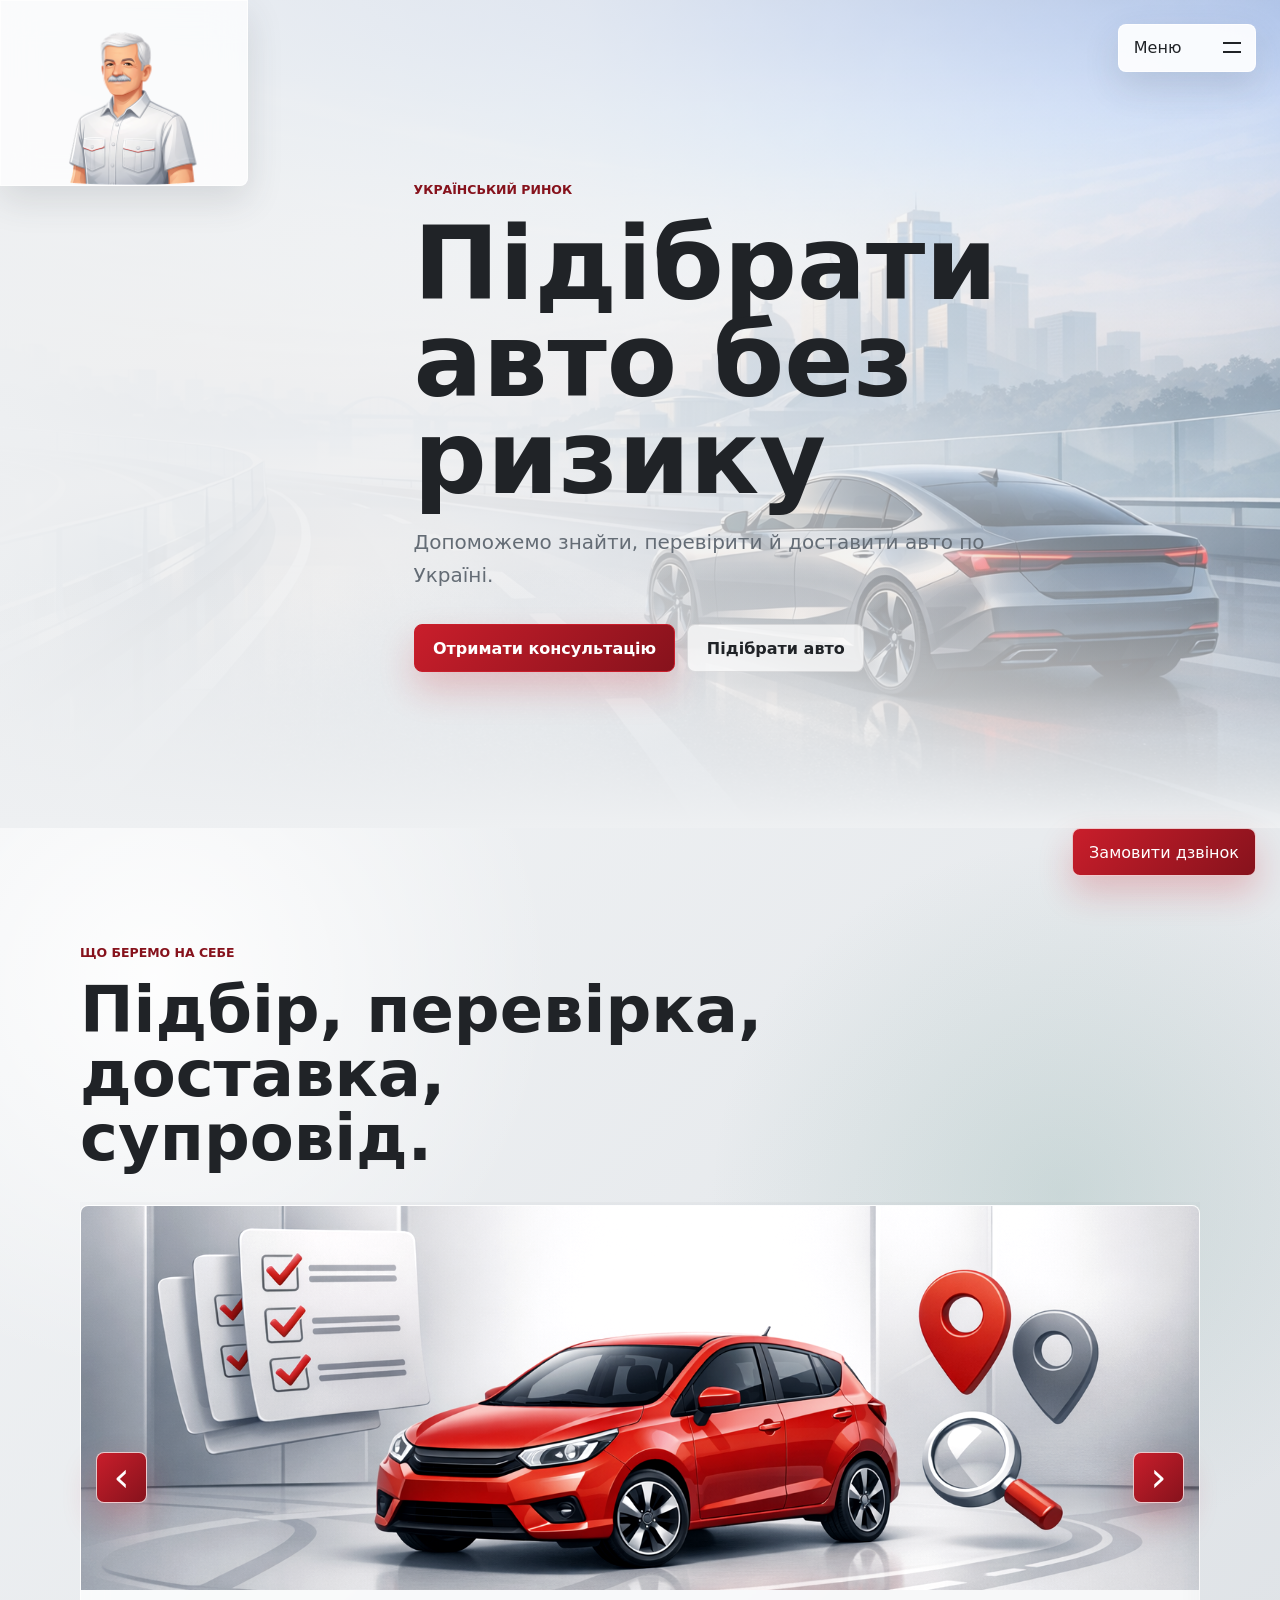
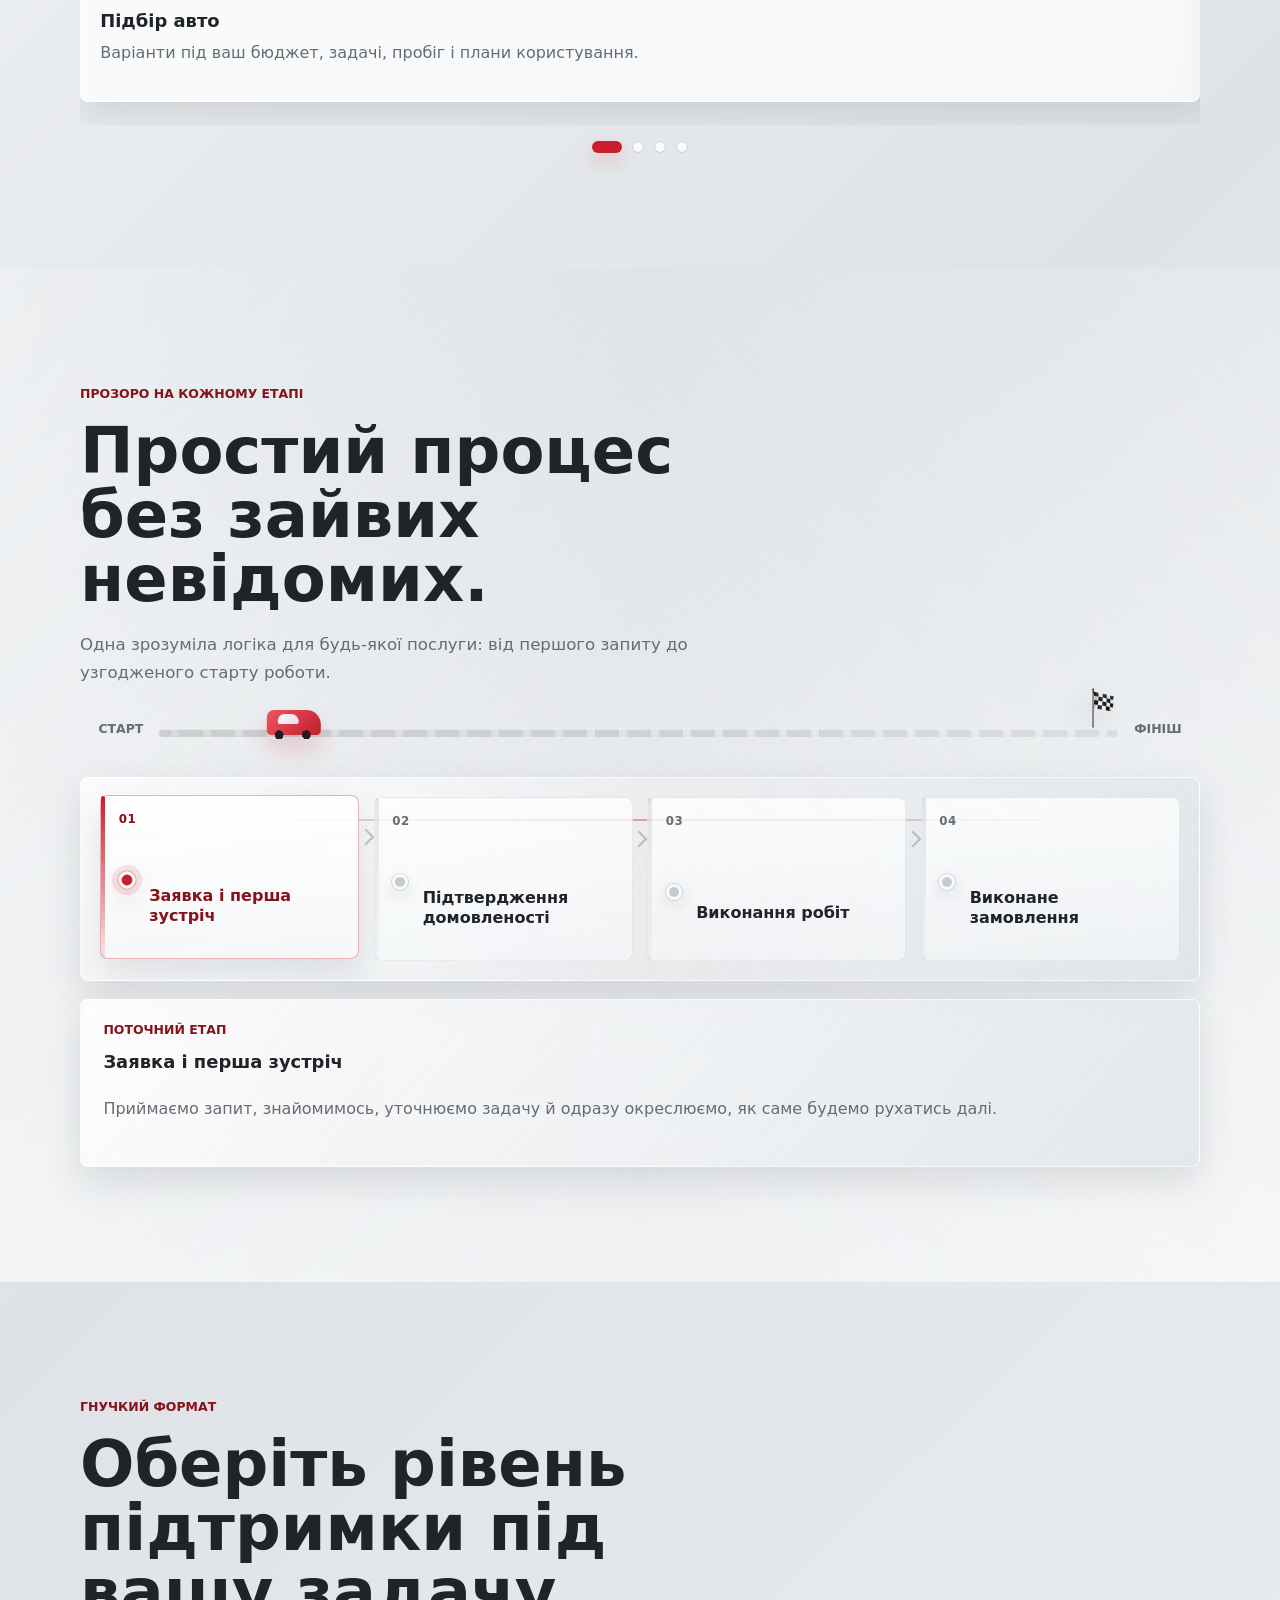
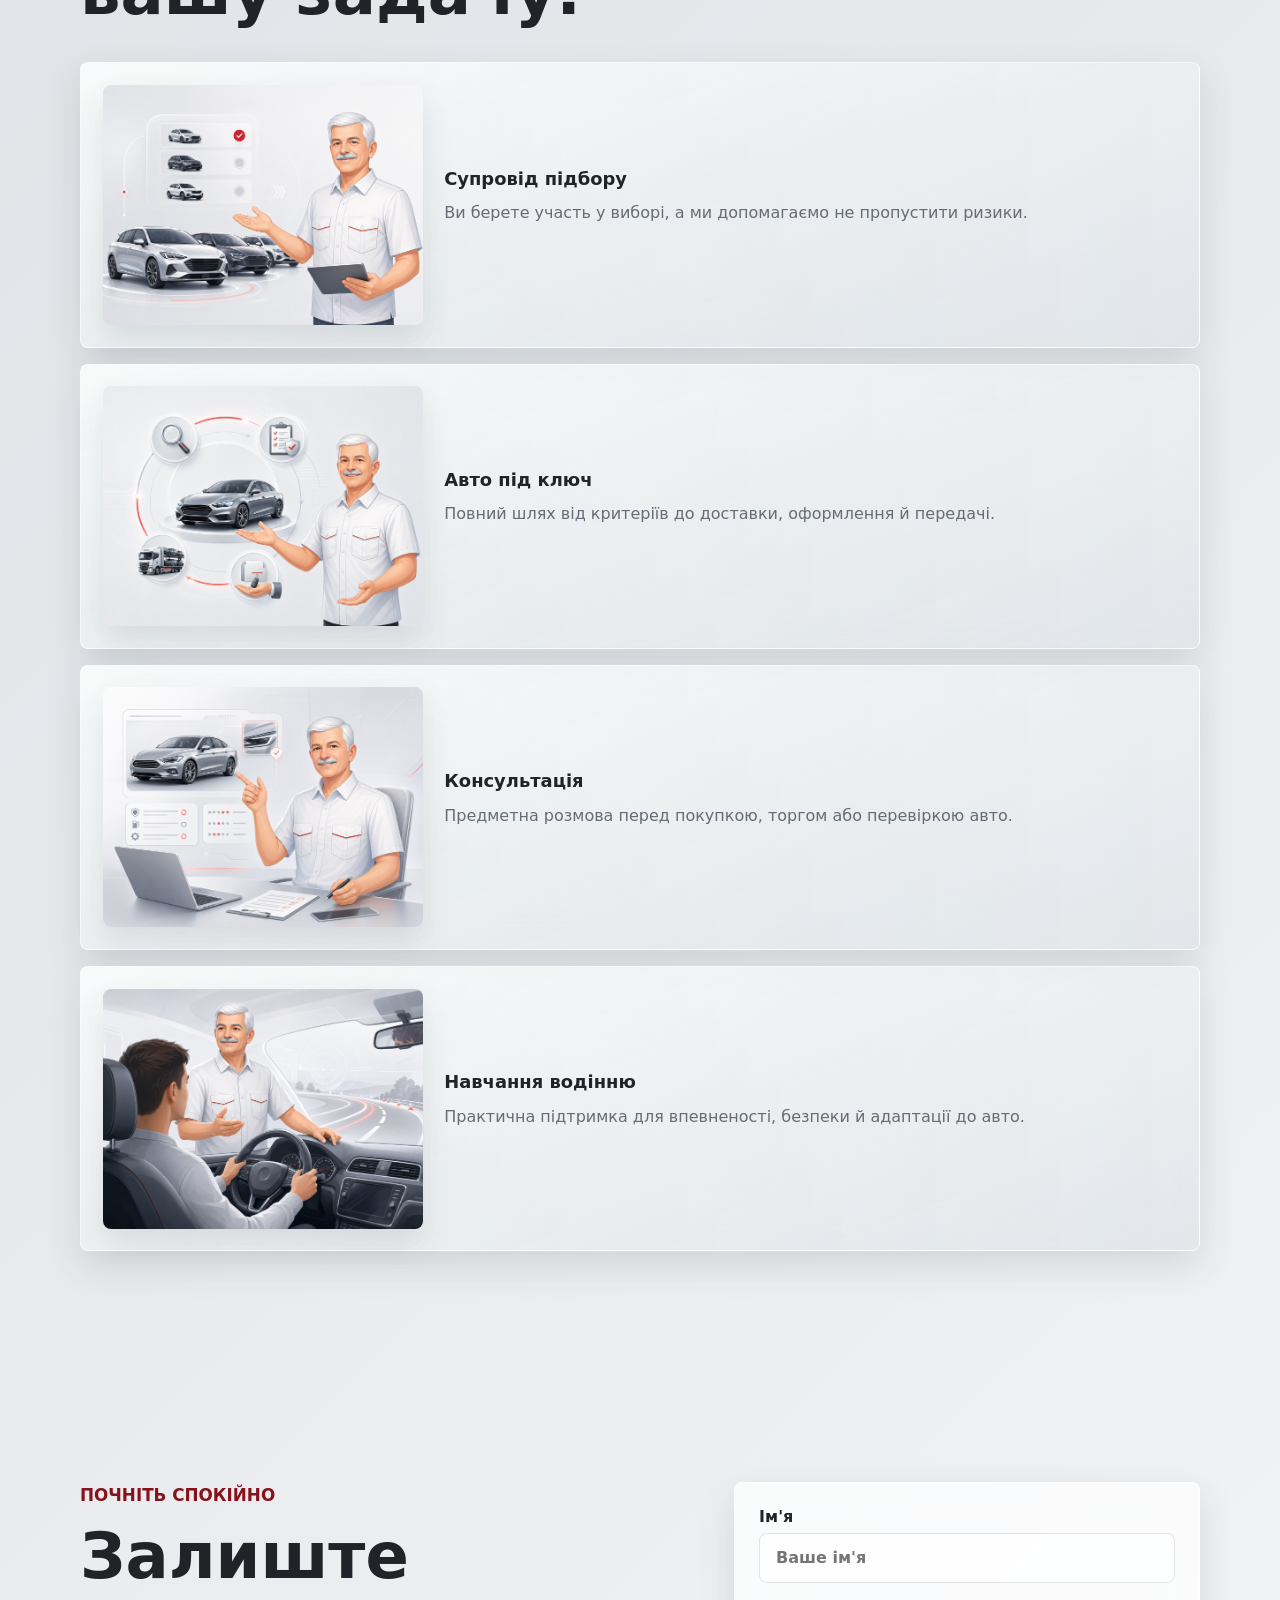
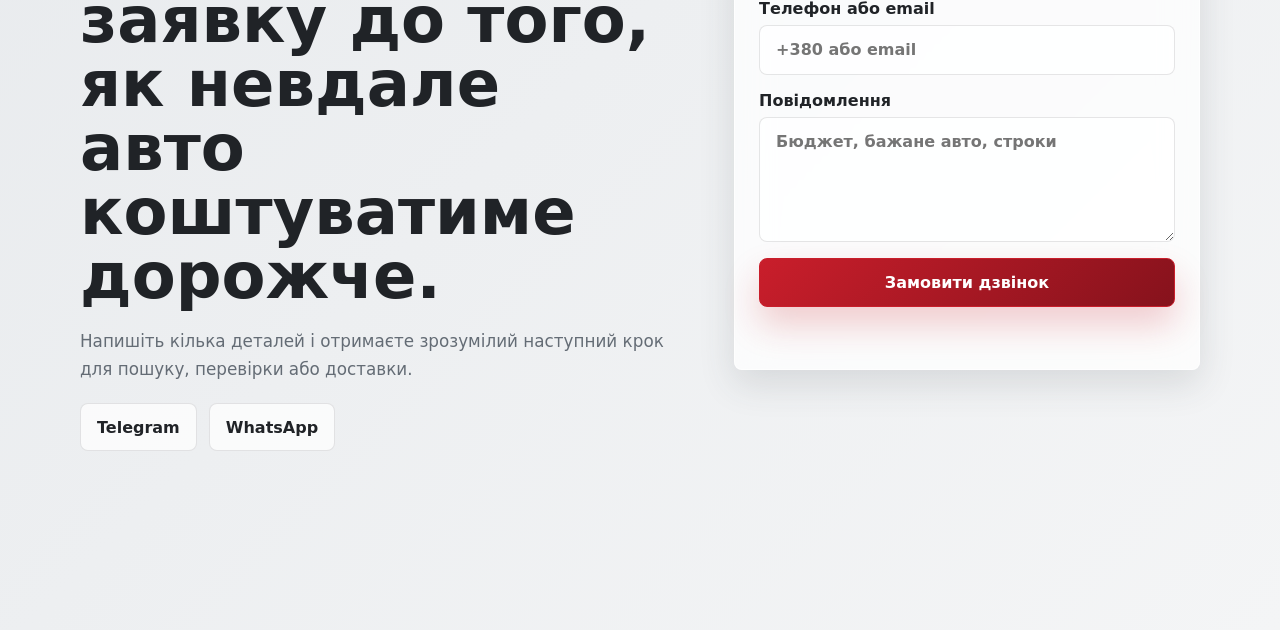
==== commit 38dd4363: "s1-content-changes | Added biography page, changes for menu structure." ====
--- a/index.html
+++ b/index.html
@@ -22,11 +22,19 @@
           <span class="menu-icon" aria-hidden="true"></span>
         </button>
         <div class="menu-panel" id="anchor-menu">
-          <a href="#home">Головна</a>
-          <a href="#services">Послуги</a>
-          <a href="#process">Процес</a>
-          <a href="#options">Формати</a>
-          <a href="#contact">Контакти</a>
+          <div class="menu-group" aria-label="Якорі сторінки">
+            <p class="menu-group-title">Якорі</p>
+            <a href="#home">Головна</a>
+            <a href="#services">Послуги</a>
+            <a href="#process">Процес</a>
+            <a href="#options">Формати</a>
+            <a href="#contact">Контакти</a>
+          </div>
+          <div class="menu-group" aria-label="Живі сторінки">
+            <p class="menu-group-title">Сторінки</p>
+            <a href="index.html" aria-current="page">Головна сторінка</a>
+            <a href="biography.html">Біографія</a>
+          </div>
         </div>
       </nav>
     </header>
--- a/styles.css
+++ b/styles.css
@@ -218,8 +218,10 @@
   top: calc(100% + 0.55rem);
   right: 0;
   display: grid;
-  width: 12rem;
-  padding: 0.45rem;
+  grid-template-columns: repeat(2, minmax(0, 1fr));
+  gap: 0.8rem;
+  width: min(24rem, calc(100vw - 1.4rem));
+  padding: 0.8rem;
   opacity: 0;
   pointer-events: none;
   transform: translateY(-0.7rem);
@@ -230,6 +232,20 @@
   opacity: 1;
   pointer-events: auto;
   transform: translateY(0);
+}
+
+.menu-group {
+  display: grid;
+  align-content: start;
+  gap: 0.2rem;
+}
+
+.menu-group-title {
+  margin: 0 0 0.2rem;
+  color: var(--accent-dark);
+  font-size: 0.72rem;
+  font-weight: 900;
+  text-transform: uppercase;
 }
 
 .menu-panel a {
@@ -240,7 +256,8 @@
 }
 
 .menu-panel a:hover,
-.menu-panel a:focus-visible {
+.menu-panel a:focus-visible,
+.menu-panel a[aria-current="page"] {
   background: rgba(201, 30, 43, 0.1);
   color: var(--accent-dark);
   outline: 0;
@@ -615,11 +632,11 @@
 
 .flow-progress-finish {
   position: absolute;
-  top: 0.12rem;
+  top: -1.15rem;
   right: -0.05rem;
   width: 2.15rem;
   height: 3rem;
-  background: url("assets/finish-flag.png") center / contain no-repeat;
+  background: url("assets/finish-flag-clean.png") center / contain no-repeat;
   filter: drop-shadow(-8px 8px 12px rgba(32, 35, 39, 0.12));
 }
 
@@ -912,6 +929,216 @@
   font-weight: 800;
 }
 
+.script-note {
+  font-family: "Segoe Script", "Lucida Handwriting", "Brush Script MT", cursive;
+  font-weight: 700;
+}
+
+.biography-page {
+  background:
+    radial-gradient(circle at 14% 12%, rgba(255, 252, 244, 0.96), transparent 22rem),
+    radial-gradient(circle at 86% 18%, rgba(191, 31, 45, 0.08), transparent 18rem),
+    linear-gradient(135deg, #f7f0e1 0%, #ede1cf 48%, #f7f3ea 100%);
+}
+
+.biography-page::before {
+  background-image:
+    linear-gradient(rgba(115, 90, 58, 0.06) 1px, transparent 1px),
+    linear-gradient(90deg, rgba(255, 255, 255, 0.2) 1px, transparent 1px);
+  background-size: 100% 2.2rem, 58px 58px;
+  mask-image: none;
+  opacity: 0.82;
+}
+
+.bio-main {
+  padding-top: 7.5rem;
+}
+
+.bio-hero {
+  padding: 3rem 0 4rem;
+}
+
+.bio-hero-layout {
+  display: grid;
+  grid-template-columns: minmax(16rem, 25rem) minmax(0, 1fr);
+  gap: clamp(1.5rem, 4vw, 3.5rem);
+  align-items: center;
+}
+
+.bio-portrait-wrap {
+  position: relative;
+  padding: 1rem;
+  border: 1px solid rgba(126, 94, 56, 0.18);
+  border-radius: 6px;
+  background: linear-gradient(180deg, rgba(255, 251, 245, 0.92), rgba(247, 239, 225, 0.88));
+  box-shadow: 0 18px 34px rgba(104, 78, 49, 0.16);
+  transform: rotate(-1.2deg);
+}
+
+.bio-portrait-wrap::before,
+.bio-portrait-wrap::after {
+  position: absolute;
+  top: -0.7rem;
+  width: 4.5rem;
+  height: 1.1rem;
+  content: "";
+  background: linear-gradient(180deg, rgba(214, 197, 164, 0.8), rgba(194, 173, 138, 0.42));
+  opacity: 0.7;
+}
+
+.bio-portrait-wrap::before {
+  left: 1rem;
+  transform: rotate(-5deg);
+}
+
+.bio-portrait-wrap::after {
+  right: 1rem;
+  transform: rotate(4deg);
+}
+
+.bio-portrait {
+  aspect-ratio: 4 / 5;
+  border-radius: 4px;
+  background: linear-gradient(180deg, rgba(255, 255, 255, 0.16), rgba(255, 255, 255, 0)), #ece7de;
+  overflow: hidden;
+}
+
+.bio-portrait img {
+  width: 100%;
+  height: 100%;
+  object-fit: cover;
+}
+
+.bio-caption {
+  margin-top: 0.9rem;
+  color: #755736;
+  font-size: 1rem;
+}
+
+.bio-title {
+  max-width: 11ch;
+}
+
+.bio-subtitle {
+  max-width: 45rem;
+  margin-bottom: 1.2rem;
+  color: #5f564c;
+  font-size: 1.16rem;
+}
+
+.bio-intro-note {
+  max-width: 42rem;
+  margin-bottom: 0;
+  color: #7a5a34;
+  font-size: 1.18rem;
+}
+
+.bio-paper-section {
+  padding: 0 0 4.5rem;
+}
+
+.journal-sheet {
+  position: relative;
+  width: min(1120px, calc(100% - 2rem));
+  margin: 0 auto;
+  padding: clamp(1.4rem, 3vw, 2rem);
+  border: 1px solid rgba(126, 94, 56, 0.16);
+  border-radius: 6px;
+  background:
+    linear-gradient(180deg, rgba(255, 251, 244, 0.98), rgba(245, 236, 220, 0.96)),
+    repeating-linear-gradient(180deg, transparent 0 2rem, rgba(151, 124, 89, 0.12) 2rem 2.06rem);
+  box-shadow: 0 26px 48px rgba(104, 78, 49, 0.14);
+}
+
+.journal-sheet::before {
+  position: absolute;
+  top: 0;
+  bottom: 0;
+  left: clamp(1.1rem, 3vw, 1.8rem);
+  width: 2px;
+  content: "";
+  background: linear-gradient(180deg, rgba(191, 31, 45, 0.18), rgba(191, 31, 45, 0.08));
+}
+
+.journal-grid {
+  display: grid;
+  grid-template-columns: minmax(0, 1.3fr) minmax(18rem, 0.9fr);
+  gap: clamp(1.4rem, 3vw, 2.4rem);
+  align-items: start;
+}
+
+.journal-column {
+  display: grid;
+  gap: 1rem;
+}
+
+.bio-meta-list,
+.bio-highlights,
+.bio-milestones {
+  display: grid;
+  gap: 0.85rem;
+}
+
+.bio-meta-item,
+.bio-highlight,
+.bio-milestone {
+  padding-left: 1.1rem;
+  border-left: 3px solid rgba(191, 31, 45, 0.2);
+}
+
+.bio-meta-item strong,
+.bio-highlight strong,
+.bio-milestone strong {
+  color: #6e1d25;
+}
+
+.bio-side-note,
+.bio-quote {
+  padding: 1rem 1rem 1rem 1.1rem;
+  border: 1px dashed rgba(126, 94, 56, 0.26);
+  border-radius: 6px;
+  background: rgba(255, 250, 241, 0.72);
+}
+
+.bio-side-note h3,
+.bio-quote h3 {
+  color: #5d4630;
+}
+
+.bio-stats {
+  display: grid;
+  grid-template-columns: repeat(3, minmax(0, 1fr));
+  gap: 1rem;
+  margin-top: 1.6rem;
+}
+
+.bio-stat {
+  padding: 1rem;
+  border: 1px solid rgba(126, 94, 56, 0.16);
+  border-radius: 6px;
+  background: rgba(255, 252, 246, 0.86);
+  box-shadow: 0 10px 24px rgba(104, 78, 49, 0.1);
+}
+
+.bio-stat strong {
+  display: block;
+  margin-bottom: 0.3rem;
+  color: #6e1d25;
+  font-size: 2rem;
+  line-height: 1;
+}
+
+.bio-closing {
+  display: grid;
+  gap: 1rem;
+}
+
+.bio-actions {
+  display: flex;
+  flex-wrap: wrap;
+  gap: 0.75rem;
+}
+
 .sticky-cta {
   right: clamp(0.8rem, 2.2vw, 1.5rem);
   bottom: clamp(0.8rem, 2.2vw, 1.5rem);
@@ -1059,6 +1286,11 @@
     padding-left: 0;
   }
 
+  .menu-panel {
+    grid-template-columns: 1fr;
+    width: min(18rem, calc(100vw - 1rem));
+  }
+
   .flow-progress {
     grid-template-columns: 1fr;
     gap: 0.45rem;
@@ -1117,6 +1349,12 @@
     grid-template-columns: 1fr;
   }
 
+  .bio-hero-layout,
+  .journal-grid,
+  .bio-stats {
+    grid-template-columns: 1fr;
+  }
+
   .option-block {
     grid-template-columns: 1fr;
     align-items: start;
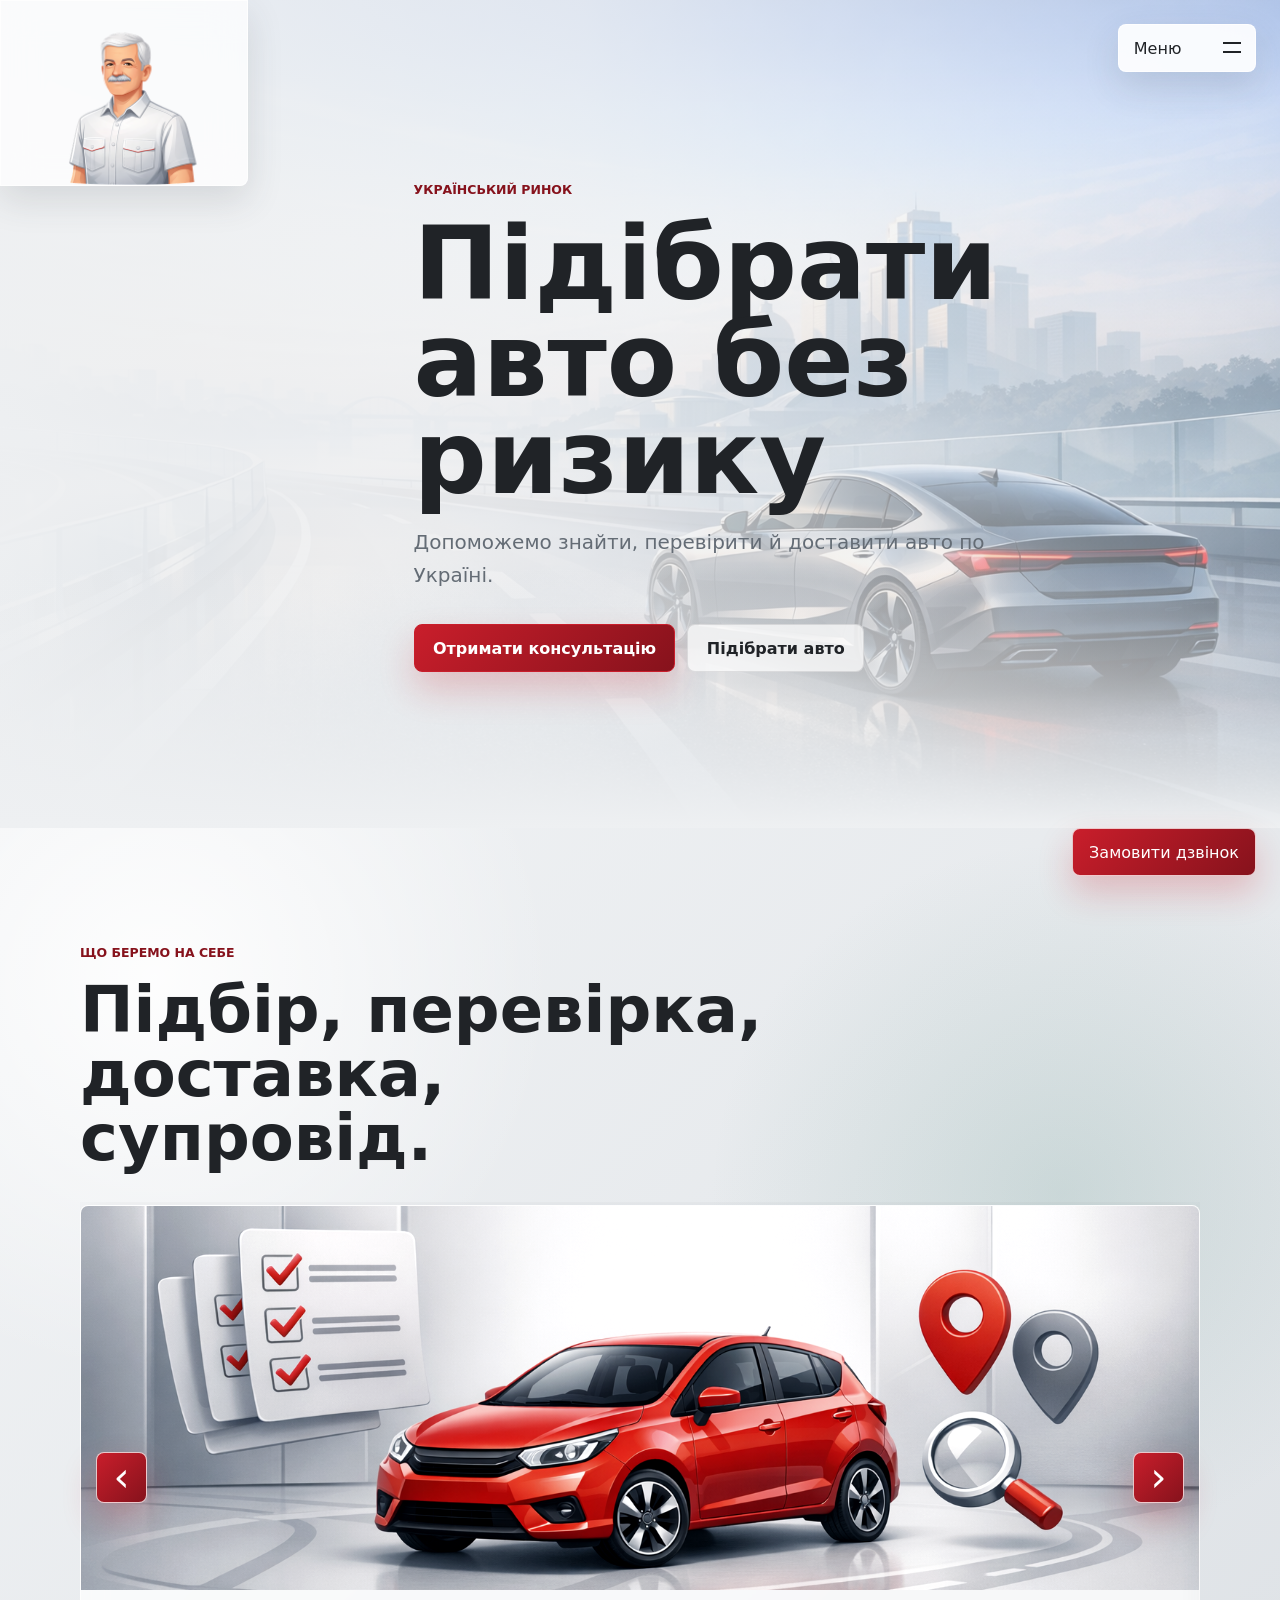
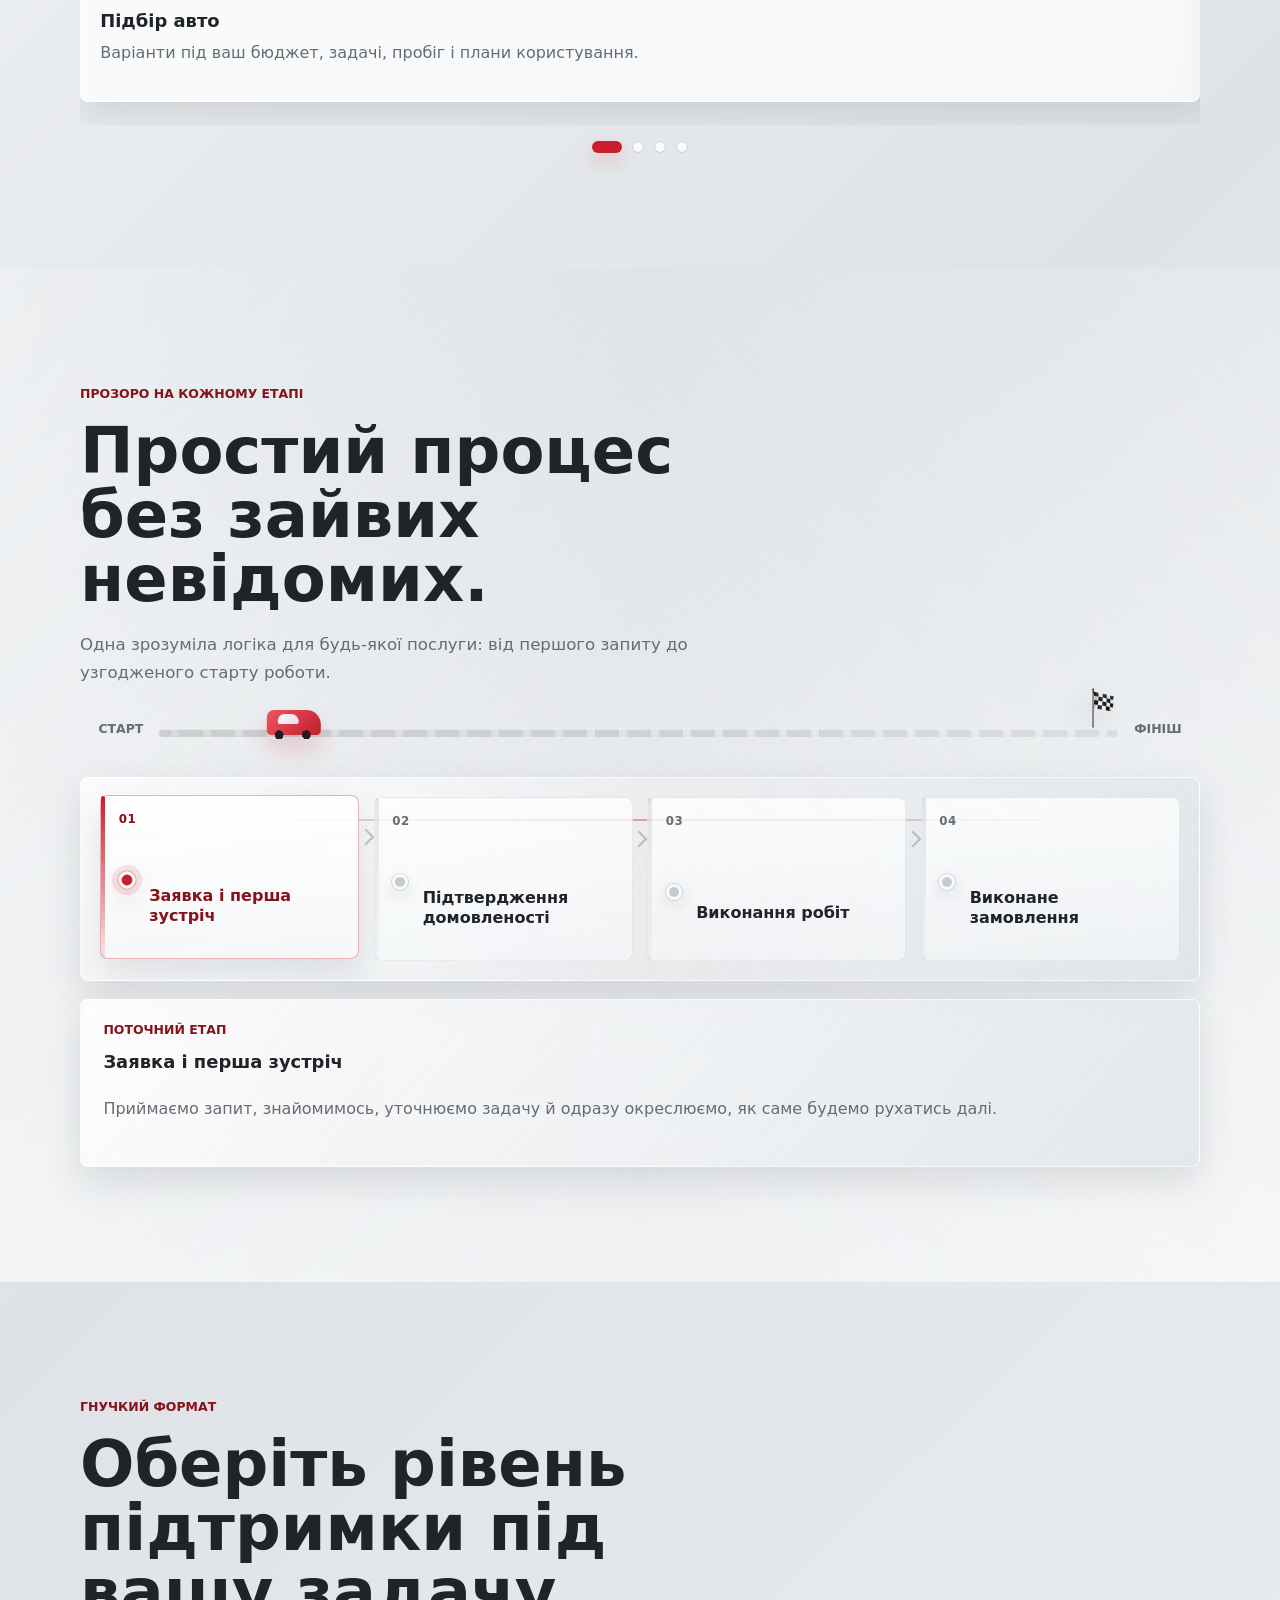
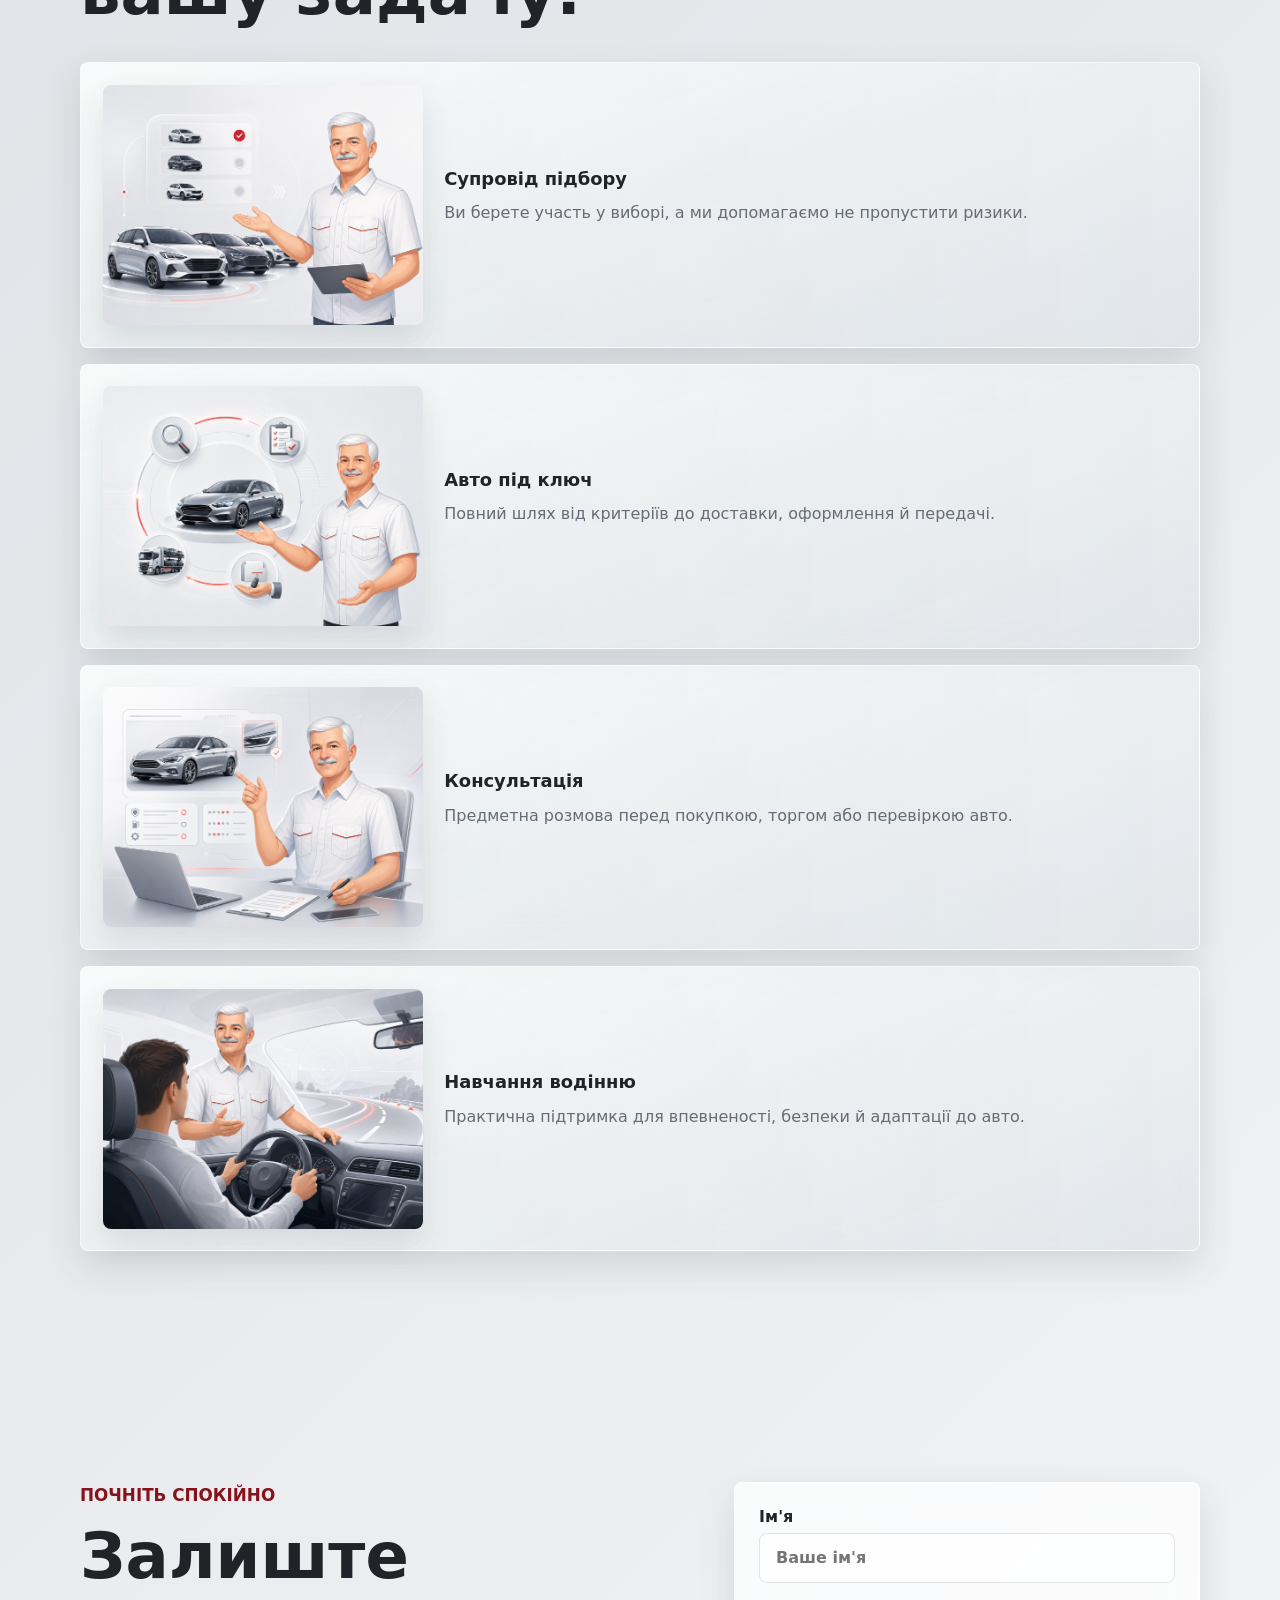
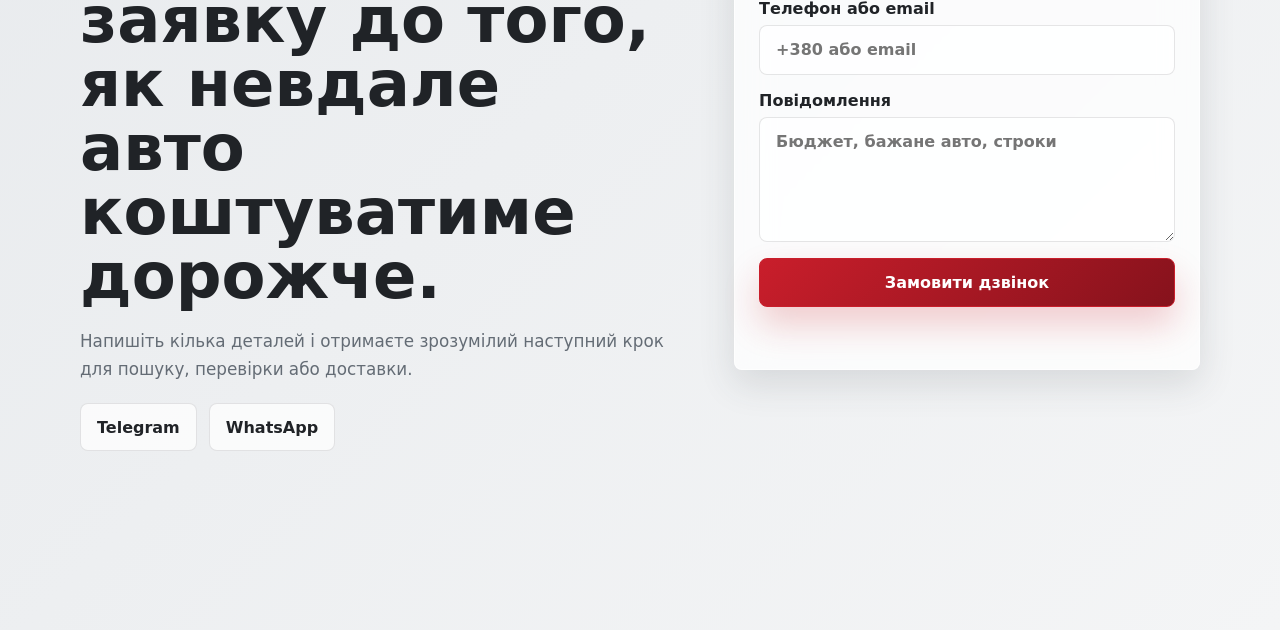
==== commit 1841211b: "s1-content-changes | Added interactive map." ====
--- a/index.html
+++ b/index.html
@@ -34,6 +34,7 @@
             <p class="menu-group-title">Сторінки</p>
             <a href="index.html" aria-current="page">Головна сторінка</a>
             <a href="biography.html">Біографія</a>
+            <a href="routes.html">Мапа трас</a>
           </div>
         </div>
       </nav>
--- a/styles.css
+++ b/styles.css
@@ -1139,6 +1139,317 @@
   gap: 0.75rem;
 }
 
+.routes-main {
+  padding-top: 6.8rem;
+}
+
+.routes-hero {
+  padding: 2.6rem 0 2rem;
+}
+
+.routes-hero-layout {
+  display: grid;
+  grid-template-columns: minmax(0, 1.3fr) minmax(18rem, 0.72fr);
+  gap: clamp(1.4rem, 4vw, 3rem);
+  align-items: end;
+}
+
+.routes-subtext {
+  max-width: 45rem;
+  margin-bottom: 1.6rem;
+  font-size: 1.13rem;
+}
+
+.routes-summary {
+  display: grid;
+  grid-template-columns: repeat(3, minmax(0, 1fr));
+  gap: 0.9rem;
+}
+
+.routes-summary-item,
+.routes-hero-note,
+.routes-note,
+.routes-place-card {
+  border: 1px solid rgba(255, 255, 255, 0.72);
+  border-radius: var(--radius);
+  background: var(--glass);
+  box-shadow: var(--soft-shadow);
+  backdrop-filter: blur(18px);
+}
+
+.routes-summary-item {
+  min-height: 6.6rem;
+  padding: 1rem;
+}
+
+.routes-summary-item strong {
+  display: block;
+  margin-bottom: 0.35rem;
+  color: var(--accent-dark);
+  font-size: 1.8rem;
+  line-height: 1;
+}
+
+.routes-hero-note {
+  padding: 1.2rem;
+}
+
+.routes-heading {
+  margin-bottom: 1.5rem;
+}
+
+.routes-filters {
+  display: grid;
+  gap: 1rem;
+  margin-bottom: 1.4rem;
+}
+
+.routes-filter-group {
+  display: grid;
+  gap: 0.55rem;
+}
+
+.routes-filter-label {
+  color: var(--accent-dark);
+  font-size: 0.78rem;
+  font-weight: 900;
+  text-transform: uppercase;
+}
+
+.routes-filter-options {
+  display: flex;
+  flex-wrap: wrap;
+  gap: 0.6rem;
+}
+
+.routes-filter-chip {
+  min-height: 2.6rem;
+  padding: 0.55rem 0.9rem;
+  border: 1px solid rgba(41, 45, 50, 0.12);
+  border-radius: var(--radius);
+  background: rgba(255, 255, 255, 0.72);
+  color: var(--muted);
+  cursor: pointer;
+  transition: transform 0.2s ease, background 0.2s ease, border-color 0.2s ease, color 0.2s ease;
+}
+
+.routes-filter-chip:hover,
+.routes-filter-chip:focus-visible,
+.routes-filter-chip.is-active {
+  border-color: rgba(201, 30, 43, 0.28);
+  background: rgba(255, 255, 255, 0.95);
+  color: var(--accent-dark);
+  outline: 0;
+  transform: translateY(-1px);
+}
+
+.routes-layout {
+  display: grid;
+  grid-template-columns: minmax(0, 1.15fr) minmax(20rem, 0.9fr);
+  gap: 1.2rem;
+  align-items: start;
+}
+
+.routes-map-shell,
+.routes-list-panel {
+  border: 1px solid rgba(255, 255, 255, 0.72);
+  border-radius: var(--radius);
+  background: var(--glass);
+  box-shadow: var(--soft-shadow);
+  backdrop-filter: blur(18px);
+  overflow: hidden;
+}
+
+.routes-map-chrome,
+.routes-list-header {
+  display: flex;
+  align-items: center;
+  justify-content: space-between;
+  gap: 1rem;
+  padding: 0.95rem 1rem;
+  border-bottom: 1px solid rgba(41, 45, 50, 0.08);
+  background: rgba(255, 255, 255, 0.56);
+}
+
+.routes-map-chrome {
+  color: var(--muted);
+  font-size: 0.9rem;
+  font-weight: 800;
+}
+
+.routes-map-canvas {
+  min-height: 36rem;
+  background: linear-gradient(180deg, rgba(232, 236, 240, 0.9), rgba(216, 223, 229, 0.9));
+}
+
+.routes-list-panel {
+  display: grid;
+  grid-template-rows: auto minmax(0, 1fr);
+  min-height: 42rem;
+}
+
+.routes-list-header {
+  align-items: end;
+}
+
+.routes-list-meta {
+  margin-bottom: 0;
+  font-size: 0.94rem;
+}
+
+.routes-list {
+  display: grid;
+  gap: 0.9rem;
+  padding: 1rem;
+  overflow: auto;
+}
+
+.routes-place-card {
+  padding: 1rem;
+  cursor: pointer;
+  transition: transform 0.2s ease, border-color 0.2s ease, box-shadow 0.2s ease;
+}
+
+.routes-place-card:hover,
+.routes-place-card.is-active {
+  transform: translateY(-2px);
+  border-color: rgba(201, 30, 43, 0.26);
+  box-shadow: 0 18px 34px rgba(56, 63, 70, 0.15);
+}
+
+.routes-place-top {
+  display: flex;
+  align-items: start;
+  justify-content: space-between;
+  gap: 0.8rem;
+  margin-bottom: 0.55rem;
+}
+
+.routes-place-route {
+  margin-bottom: 0.35rem;
+  color: var(--accent-dark);
+  font-size: 0.76rem;
+  font-weight: 900;
+  text-transform: uppercase;
+}
+
+.routes-place-category {
+  padding: 0.35rem 0.6rem;
+  border-radius: 999px;
+  background: rgba(201, 30, 43, 0.1);
+  color: var(--accent-dark);
+  font-size: 0.76rem;
+  font-weight: 900;
+  white-space: nowrap;
+}
+
+.routes-place-city {
+  margin-bottom: 0.55rem;
+  color: var(--ink);
+  font-weight: 800;
+}
+
+.routes-tags {
+  display: flex;
+  flex-wrap: wrap;
+  gap: 0.5rem;
+  padding: 0;
+  margin: 0.8rem 0;
+  list-style: none;
+}
+
+.routes-tag {
+  padding: 0.34rem 0.55rem;
+  border-radius: 999px;
+  background: rgba(107, 155, 147, 0.14);
+  color: #33564f;
+  font-size: 0.8rem;
+  font-weight: 800;
+}
+
+.routes-place-accent {
+  color: var(--accent-dark);
+  font-weight: 800;
+}
+
+.routes-place-meta {
+  display: grid;
+  gap: 0.55rem;
+  margin: 0 0 0.9rem;
+}
+
+.routes-place-meta div {
+  display: grid;
+  gap: 0.2rem;
+}
+
+.routes-place-meta dt {
+  color: var(--muted);
+  font-size: 0.8rem;
+  font-weight: 900;
+}
+
+.routes-place-meta dd {
+  margin: 0;
+  color: var(--ink);
+}
+
+.routes-place-actions {
+  display: flex;
+  flex-wrap: wrap;
+  gap: 0.6rem;
+}
+
+.routes-place-actions .button {
+  min-height: 2.8rem;
+  padding-inline: 0.95rem;
+}
+
+.routes-notes-layout {
+  display: grid;
+  gap: 1.4rem;
+}
+
+.routes-notes-grid {
+  display: grid;
+  grid-template-columns: repeat(3, minmax(0, 1fr));
+  gap: 1rem;
+}
+
+.routes-note {
+  padding: 1.2rem;
+}
+
+.routes-marker-wrapper {
+  background: transparent;
+  border: 0;
+}
+
+.routes-marker {
+  position: relative;
+  display: block;
+  width: 1.4rem;
+  height: 1.4rem;
+  border: 3px solid #fff;
+  border-radius: 50% 50% 50% 0;
+  background: var(--marker-tone, var(--accent));
+  box-shadow: 0 10px 18px rgba(32, 35, 39, 0.22);
+  transform: rotate(-45deg);
+}
+
+.routes-marker::before {
+  position: absolute;
+  inset: 0.22rem;
+  content: "";
+  border-radius: 50%;
+  background: rgba(255, 255, 255, 0.92);
+}
+
+.routes-marker.is-active {
+  transform: rotate(-45deg) scale(1.12);
+  box-shadow: 0 14px 22px rgba(201, 30, 43, 0.28);
+}
+
 .sticky-cta {
   right: clamp(0.8rem, 2.2vw, 1.5rem);
   bottom: clamp(0.8rem, 2.2vw, 1.5rem);
@@ -1223,6 +1534,12 @@
   .contact-layout {
     grid-template-columns: 1fr;
   }
+
+  .routes-layout,
+  .routes-hero-layout,
+  .routes-notes-grid {
+    grid-template-columns: 1fr;
+  }
 }
 
 @media (max-width: 720px) {
@@ -1349,6 +1666,29 @@
     grid-template-columns: 1fr;
   }
 
+  .routes-summary,
+  .bio-hero-layout,
+  .journal-grid,
+  .bio-stats,
+  .routes-notes-grid {
+    grid-template-columns: 1fr;
+  }
+
+  .routes-map-canvas {
+    min-height: 24rem;
+  }
+
+  .routes-list-panel {
+    min-height: auto;
+  }
+
+  .routes-place-top,
+  .routes-list-header,
+  .routes-map-chrome {
+    align-items: start;
+    flex-direction: column;
+  }
+
   .bio-hero-layout,
   .journal-grid,
   .bio-stats {
